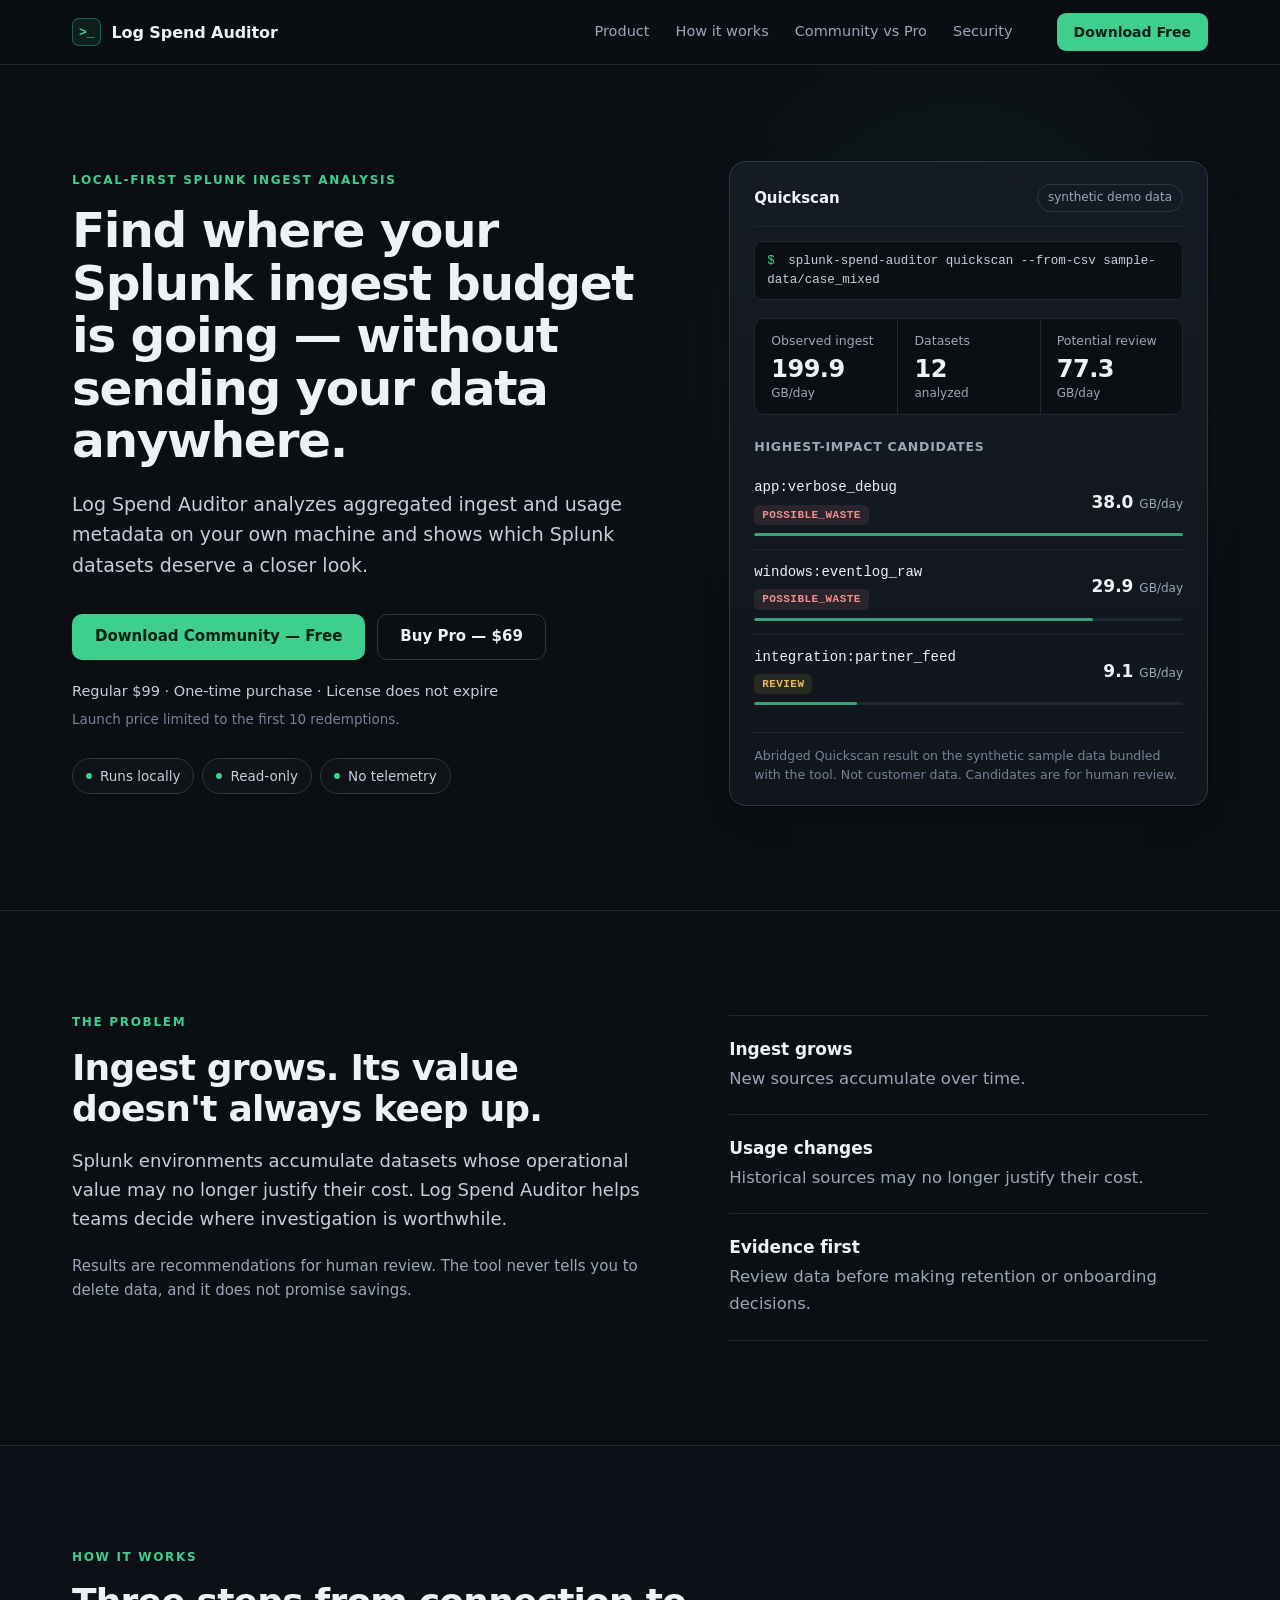
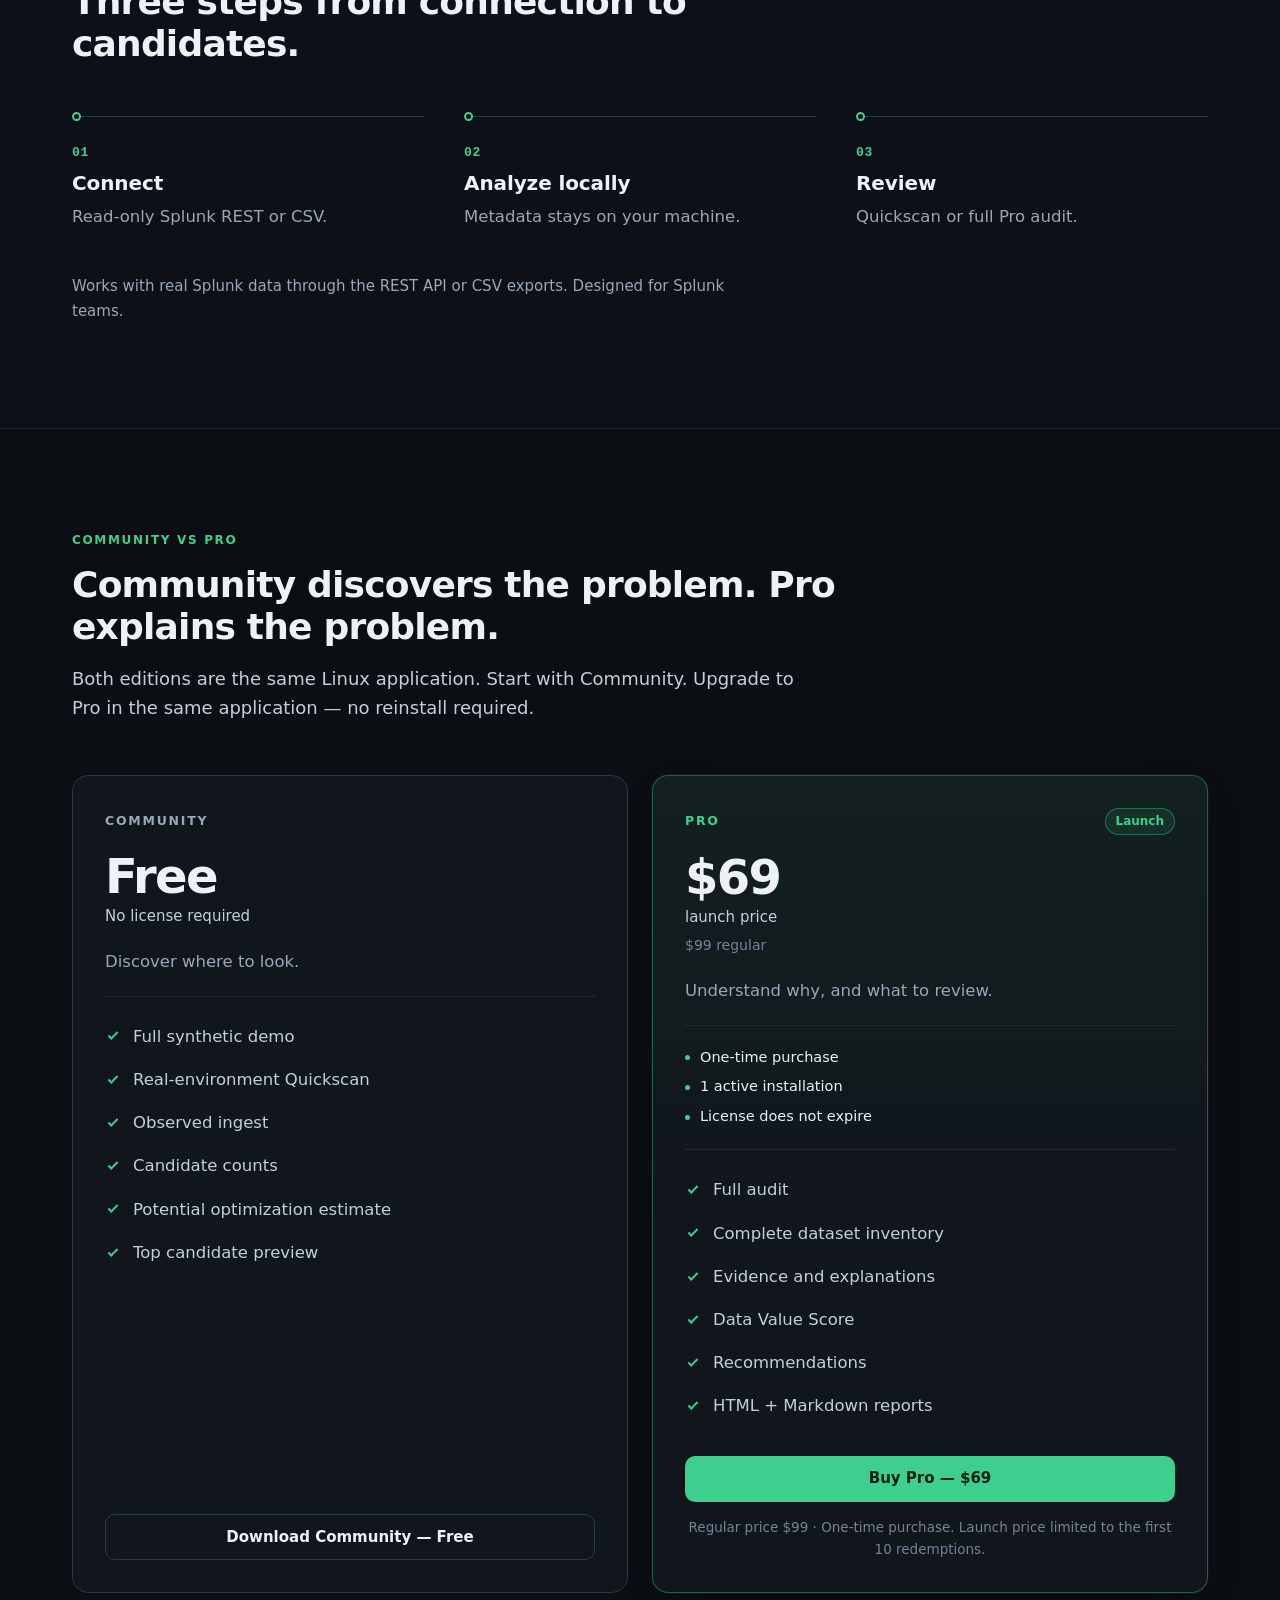
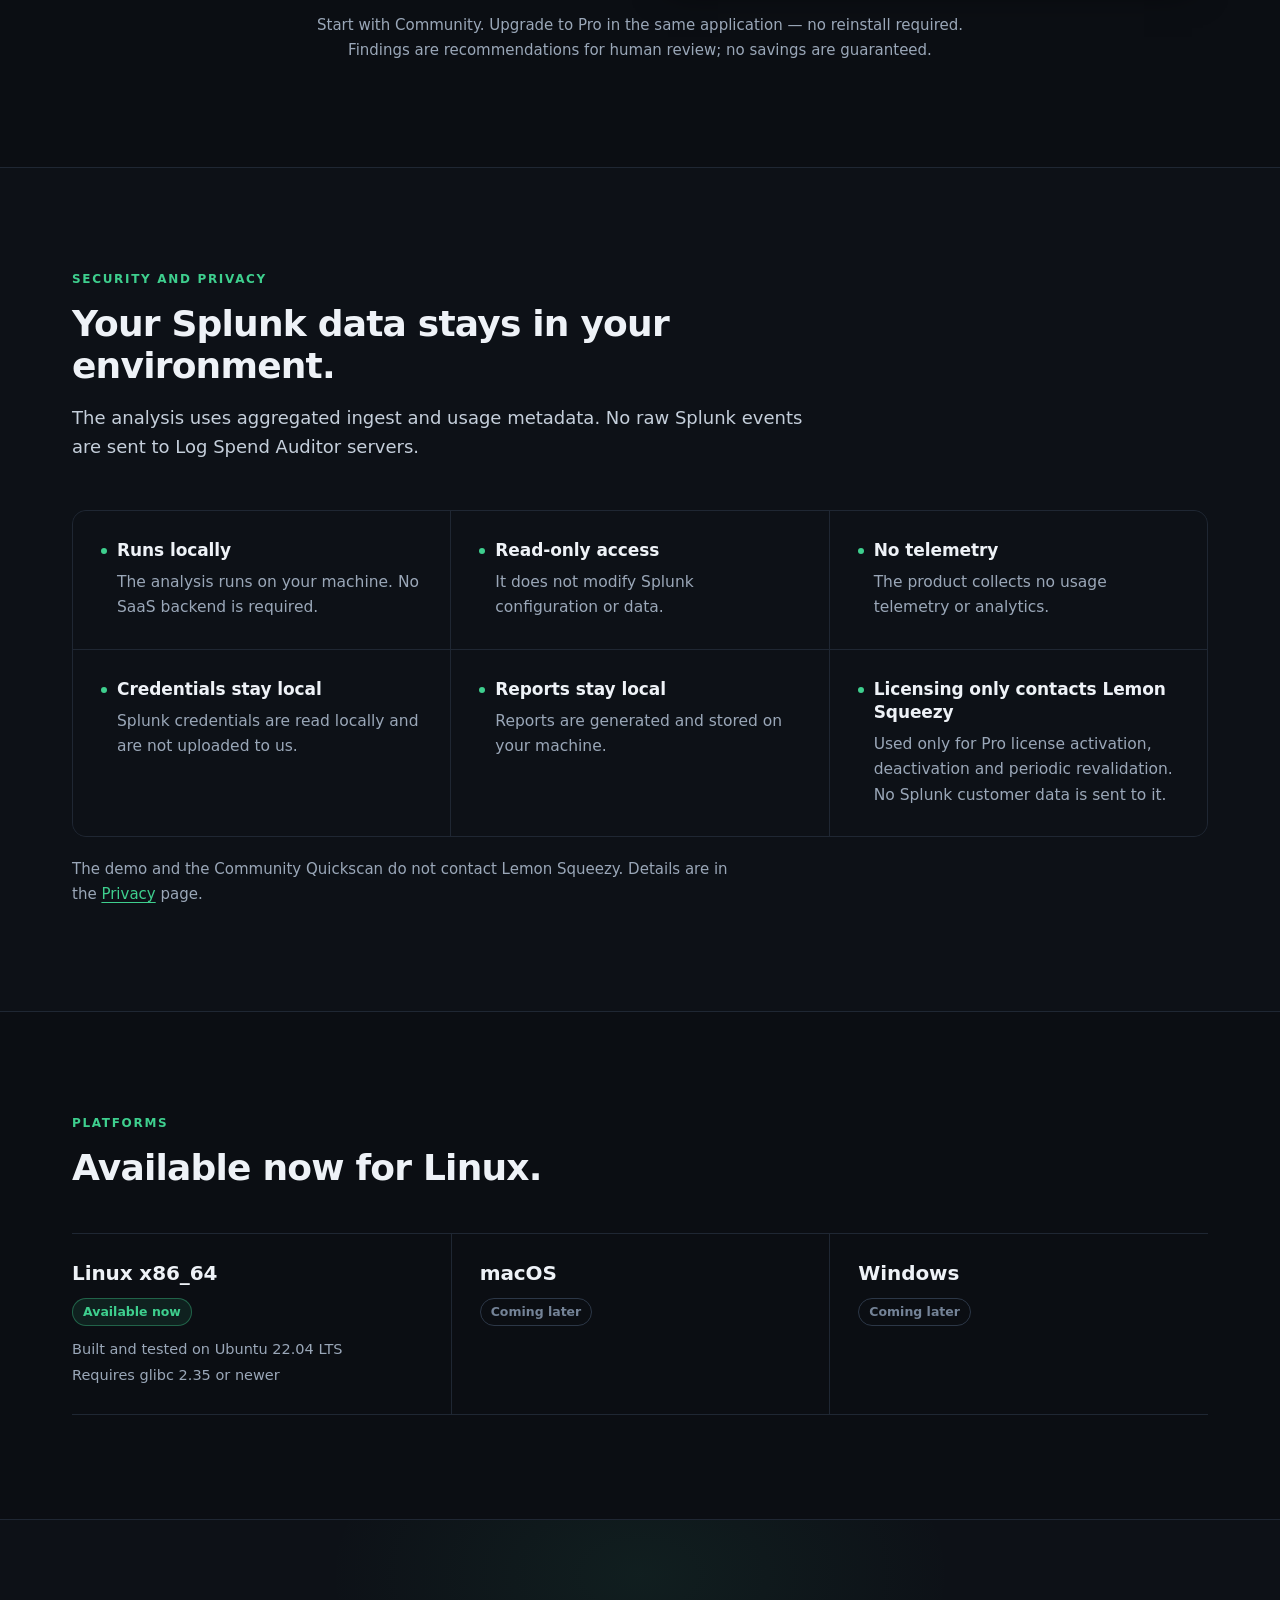
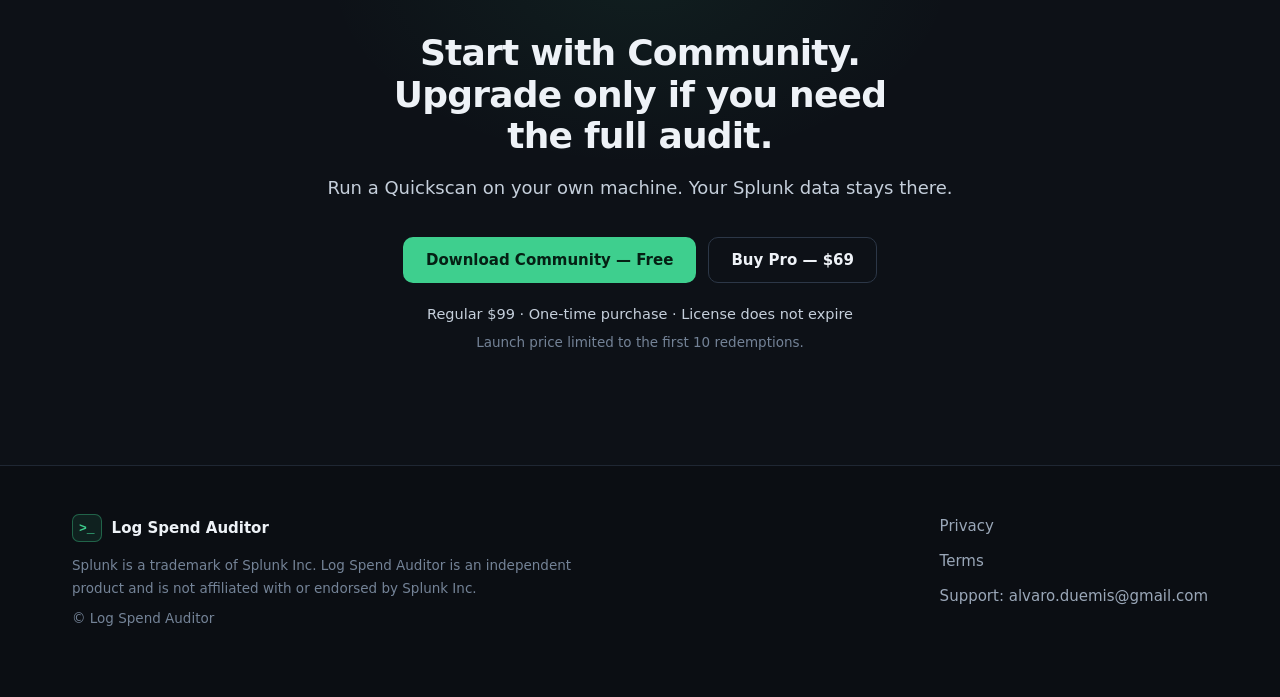
==== index.html @ 69019ebb "Phase 5E.5F: full visual redesign v2 (new stylesheet, product result panel, simplified sections, no " ====
<!doctype html>
<html lang="en">
<head>
<meta charset="utf-8">
<meta name="viewport" content="width=device-width, initial-scale=1">
<title>Log Spend Auditor — Local-first Splunk ingest cost analysis for Linux</title>
<meta name="description" content="Local-first Splunk ingest cost analysis for Linux. Run a free Quickscan on your own machine to find ingest optimization candidates; upgrade to Pro for the full audit. No Splunk events leave your environment.">
<link rel="canonical" href="https://logspendauditor.com/">
<meta property="og:type" content="website">
<meta property="og:site_name" content="Log Spend Auditor">
<meta property="og:url" content="https://logspendauditor.com/">
<meta property="og:title" content="Log Spend Auditor — Local-first Splunk ingest cost analysis for Linux">
<meta property="og:description" content="Find where your Splunk ingest budget is going — without sending your data anywhere. Free Community Quickscan; Pro for the full audit.">
<meta name="twitter:card" content="summary">
<meta name="theme-color" content="#0b0e13">
<link rel="icon" type="image/svg+xml" href="favicon.svg">
<link rel="stylesheet" href="site-v2.css">
</head>
<body>
<a class="skip" href="#main">Skip to content</a>

<header class="site">
  <div class="wrap bar">
    <a class="brand" href="./" aria-label="Log Spend Auditor — home"><span class="mark" aria-hidden="true">&gt;_</span><span class="brand-name">Log Spend Auditor</span></a>
    <nav aria-label="Primary">
      <ul>
        <li><a href="#product">Product</a></li>
        <li><a href="#how-it-works">How it works</a></li>
        <li><a href="#compare">Community vs Pro</a></li>
        <li><a href="#security">Security</a></li>
      </ul>
    </nav>
    <a class="btn btn-primary btn-nav" href="https://logspendauditor.lemonsqueezy.com/checkout/buy/523549b0-405d-4bcf-a2f1-47c3e58e5934" rel="noopener">Download Free</a>
  </div>
</header>

<main id="main">

  <section class="hero" aria-labelledby="hero-title">
    <div class="wrap hero-grid">
      <div class="hero-copy">
        <p class="eyebrow">Local-first Splunk ingest analysis</p>
        <h1 id="hero-title">Find where your Splunk ingest budget is going — without sending your data anywhere.</h1>
        <p class="lead">Log Spend Auditor analyzes aggregated ingest and usage metadata on your own machine and shows which Splunk datasets deserve a closer look.</p>
        <div class="cta">
          <a class="btn btn-primary" href="https://logspendauditor.lemonsqueezy.com/checkout/buy/523549b0-405d-4bcf-a2f1-47c3e58e5934" rel="noopener">Download Community — Free</a>
          <a class="btn btn-secondary" href="https://logspendauditor.lemonsqueezy.com/checkout/buy/294c335c-f859-4297-9a2c-e9415ec3e669?checkout[discount_code]=LAUNCH69" rel="noopener">Buy Pro — $69</a>
        </div>
        <p class="price-line">Regular $99 · One-time purchase · License does not expire</p>
        <p class="price-fine">Launch price limited to the first 10 redemptions.</p>
        <ul class="chips" aria-label="Key properties">
          <li>Runs locally</li>
          <li>Read-only</li>
          <li>No telemetry</li>
        </ul>
      </div>

      <figure class="result" aria-labelledby="result-cap">
        <div class="result-head">
          <span class="result-title">Quickscan</span>
          <span class="result-tag">synthetic demo data</span>
        </div>
        <p class="result-cmd"><span class="prompt" aria-hidden="true">$</span> splunk-spend-auditor quickscan --from-csv sample-data/case_mixed</p>

        <dl class="stats">
          <div><dt>Observed ingest</dt><dd>199.9 <small>GB/day</small></dd></div>
          <div><dt>Datasets</dt><dd>12 <small>analyzed</small></dd></div>
          <div><dt>Potential review</dt><dd>77.3 <small>GB/day</small></dd></div>
        </dl>

        <p class="result-sub">Highest-impact candidates</p>
        <ul class="cands">
          <li>
            <span class="cand-name">app:verbose_debug</span>
            <span class="cand-val">38.0 <small>GB/day</small></span>
            <span class="cand-status st-waste">POSSIBLE_WASTE</span>
            <span class="cand-bar" aria-hidden="true"><i class="w100"></i></span>
          </li>
          <li>
            <span class="cand-name">windows:eventlog_raw</span>
            <span class="cand-val">29.9 <small>GB/day</small></span>
            <span class="cand-status st-waste">POSSIBLE_WASTE</span>
            <span class="cand-bar" aria-hidden="true"><i class="w79"></i></span>
          </li>
          <li>
            <span class="cand-name">integration:partner_feed</span>
            <span class="cand-val">9.1 <small>GB/day</small></span>
            <span class="cand-status st-review">REVIEW</span>
            <span class="cand-bar" aria-hidden="true"><i class="w24"></i></span>
          </li>
        </ul>
        <figcaption id="result-cap">Abridged Quickscan result on the synthetic sample data bundled with the tool. Not customer data. Candidates are for human review.</figcaption>
      </figure>
    </div>
  </section>

  <section class="section" id="product" aria-labelledby="product-title">
    <div class="wrap two-col">
      <div>
        <p class="eyebrow">The problem</p>
        <h2 id="product-title">Ingest grows. Its value doesn't always keep up.</h2>
        <p class="body-lg">Splunk environments accumulate datasets whose operational value may no longer justify their cost. Log Spend Auditor helps teams decide where investigation is worthwhile.</p>
        <p class="muted">Results are recommendations for human review. The tool never tells you to delete data, and it does not promise savings.</p>
      </div>
      <ul class="statements">
        <li><h3>Ingest grows</h3><p>New sources accumulate over time.</p></li>
        <li><h3>Usage changes</h3><p>Historical sources may no longer justify their cost.</p></li>
        <li><h3>Evidence first</h3><p>Review data before making retention or onboarding decisions.</p></li>
      </ul>
    </div>
  </section>

  <section class="section section-alt" id="how-it-works" aria-labelledby="how-title">
    <div class="wrap">
      <p class="eyebrow">How it works</p>
      <h2 id="how-title">Three steps from connection to candidates.</h2>
      <ol class="timeline">
        <li>
          <span class="step-no">01</span>
          <h3>Connect</h3>
          <p>Read-only Splunk REST or CSV.</p>
        </li>
        <li>
          <span class="step-no">02</span>
          <h3>Analyze locally</h3>
          <p>Metadata stays on your machine.</p>
        </li>
        <li>
          <span class="step-no">03</span>
          <h3>Review</h3>
          <p>Quickscan or full Pro audit.</p>
        </li>
      </ol>
      <p class="muted">Works with real Splunk data through the REST API or CSV exports. Designed for Splunk teams.</p>
    </div>
  </section>

  <section class="section" id="compare" aria-labelledby="compare-title">
    <div class="wrap">
      <p class="eyebrow">Community vs Pro</p>
      <h2 id="compare-title">Community discovers the problem. Pro explains the problem.</h2>
      <p class="body-lg narrow">Both editions are the same Linux application. Start with Community. Upgrade to Pro in the same application — no reinstall required.</p>

      <div class="editions">
        <article class="edition" aria-labelledby="ed-community">
          <div class="ed-top"><h3 id="ed-community" class="ed-label">Community</h3></div>
          <div class="ed-price">
            <p class="amount">Free</p>
            <p class="amount-sub">No license required</p>
          </div>
          <p class="ed-tagline">Discover where to look.</p>
          <ul class="check">
            <li>Full synthetic demo</li>
            <li>Real-environment Quickscan</li>
            <li>Observed ingest</li>
            <li>Candidate counts</li>
            <li>Potential optimization estimate</li>
            <li>Top candidate preview</li>
          </ul>
          <a class="btn btn-secondary btn-block" href="https://logspendauditor.lemonsqueezy.com/checkout/buy/523549b0-405d-4bcf-a2f1-47c3e58e5934" rel="noopener">Download Community — Free</a>
        </article>

        <article class="edition edition-pro" aria-labelledby="ed-pro">
          <div class="ed-top">
            <h3 id="ed-pro" class="ed-label">Pro</h3>
            <span class="badge-launch">Launch</span>
          </div>
          <div class="ed-price">
            <p class="amount">$69</p>
            <p class="amount-sub">launch price</p>
            <p class="amount-was">$99 regular</p>
          </div>
          <p class="ed-tagline">Understand why, and what to review.</p>
          <ul class="terms">
            <li>One-time purchase</li>
            <li>1 active installation</li>
            <li>License does not expire</li>
          </ul>
          <ul class="check">
            <li>Full audit</li>
            <li>Complete dataset inventory</li>
            <li>Evidence and explanations</li>
            <li>Data Value Score</li>
            <li>Recommendations</li>
            <li>HTML + Markdown reports</li>
          </ul>
          <a class="btn btn-primary btn-block" href="https://logspendauditor.lemonsqueezy.com/checkout/buy/294c335c-f859-4297-9a2c-e9415ec3e669?checkout[discount_code]=LAUNCH69" rel="noopener">Buy Pro — $69</a>
          <p class="fine">Regular price $99 · One-time purchase. Launch price limited to the first 10 redemptions.</p>
        </article>
      </div>
      <p class="muted center">Start with Community. Upgrade to Pro in the same application — no reinstall required. Findings are recommendations for human review; no savings are guaranteed.</p>
    </div>
  </section>

  <section class="section section-alt" id="security" aria-labelledby="security-title">
    <div class="wrap">
      <p class="eyebrow">Security and privacy</p>
      <h2 id="security-title">Your Splunk data stays in your environment.</h2>
      <p class="body-lg narrow">The analysis uses aggregated ingest and usage metadata. No raw Splunk events are sent to Log Spend Auditor servers.</p>
      <ul class="facts">
        <li><h3>Runs locally</h3><p>The analysis runs on your machine. No SaaS backend is required.</p></li>
        <li><h3>Read-only access</h3><p>It does not modify Splunk configuration or data.</p></li>
        <li><h3>No telemetry</h3><p>The product collects no usage telemetry or analytics.</p></li>
        <li><h3>Credentials stay local</h3><p>Splunk credentials are read locally and are not uploaded to us.</p></li>
        <li><h3>Reports stay local</h3><p>Reports are generated and stored on your machine.</p></li>
        <li><h3>Licensing only contacts Lemon Squeezy</h3><p>Used only for Pro license activation, deactivation and periodic revalidation. No Splunk customer data is sent to it.</p></li>
      </ul>
      <p class="muted">The demo and the Community Quickscan do not contact Lemon Squeezy. Details are in the <a href="privacy/">Privacy</a> page.</p>
    </div>
  </section>

  <section class="section" id="platforms" aria-labelledby="platforms-title">
    <div class="wrap">
      <p class="eyebrow">Platforms</p>
      <h2 id="platforms-title">Available now for Linux.</h2>
      <ul class="platforms">
        <li class="plat-live">
          <h3>Linux x86_64</h3>
          <p class="plat-status"><span class="status-ok">Available now</span></p>
          <p class="plat-detail">Built and tested on Ubuntu 22.04 LTS</p>
          <p class="plat-detail">Requires glibc 2.35 or newer</p>
        </li>
        <li>
          <h3>macOS</h3>
          <p class="plat-status"><span class="status-later">Coming later</span></p>
        </li>
        <li>
          <h3>Windows</h3>
          <p class="plat-status"><span class="status-later">Coming later</span></p>
        </li>
      </ul>
    </div>
  </section>

  <section class="final" id="get-started" aria-labelledby="final-title">
    <div class="wrap final-inner">
      <h2 id="final-title">Start with Community. Upgrade only if you need the full audit.</h2>
      <p class="body-lg">Run a Quickscan on your own machine. Your Splunk data stays there.</p>
      <div class="cta cta-center">
        <a class="btn btn-primary" href="https://logspendauditor.lemonsqueezy.com/checkout/buy/523549b0-405d-4bcf-a2f1-47c3e58e5934" rel="noopener">Download Community — Free</a>
        <a class="btn btn-secondary" href="https://logspendauditor.lemonsqueezy.com/checkout/buy/294c335c-f859-4297-9a2c-e9415ec3e669?checkout[discount_code]=LAUNCH69" rel="noopener">Buy Pro — $69</a>
      </div>
      <p class="price-line center">Regular $99 · One-time purchase · License does not expire</p>
      <p class="price-fine center">Launch price limited to the first 10 redemptions.</p>
    </div>
  </section>
</main>

<footer class="site-foot">
  <div class="wrap foot-grid">
    <div>
      <p class="foot-brand"><span class="mark" aria-hidden="true">&gt;_</span> Log Spend Auditor</p>
      <p class="legal">Splunk is a trademark of Splunk Inc. Log Spend Auditor is an independent product and is not affiliated with or endorsed by Splunk Inc.</p>
      <p class="legal">&copy; Log Spend Auditor</p>
    </div>
    <nav aria-label="Footer">
      <ul class="links">
        <li><a href="privacy/">Privacy</a></li>
        <li><a href="terms/">Terms</a></li>
        <li><a href="mailto:alvaro.duemis@gmail.com">Support: alvaro.duemis@gmail.com</a></li>
      </ul>
    </nav>
  </div>
</footer>
</body>
</html>
---- site-v2.css ----
/* Log Spend Auditor — static site, design system v2.
   System fonts only. No external fonts, scripts, images or requests. */
:root {
  /* surfaces */
  --bg: #0b0e13;
  --bg-alt: #0d1117;
  --surface: #11161d;
  --surface-2: #151b24;
  /* borders */
  --border: #1f2733;
  --border-strong: #2c3747;
  /* text */
  --text: #eef2f7;
  --text-2: #c5cfdb;
  --muted: #9aa7b8;
  --faint: #748397;
  /* accents (green sparingly, cyan only for technical detail) */
  --accent: #3ecf8e;
  --accent-hover: #5fdba5;
  --accent-ink: #052014;
  --accent-soft: rgba(62, 207, 142, .10);
  --accent-line: rgba(62, 207, 142, .38);
  --cyan: #7cc4f5;
  --amber: #e6b95a;
  --red: #f08f8f;
  /* shape + rhythm */
  --radius: 12px;
  --radius-sm: 8px;
  --shadow: 0 1px 2px rgba(0, 0, 0, .35), 0 12px 32px -16px rgba(0, 0, 0, .6);
  --maxw: 1200px;
  --gutter: 32px;
  --sans: system-ui, -apple-system, "Segoe UI", Roboto, "Helvetica Neue", Arial, sans-serif;
  --mono: ui-monospace, "SF Mono", "Cascadia Mono", Menlo, Consolas, "Liberation Mono", monospace;
}
*, *::before, *::after { box-sizing: border-box; }
html { scroll-behavior: smooth; -webkit-text-size-adjust: 100%; }
body { margin: 0; background: var(--bg); color: var(--text); font: 400 16.5px/1.65 var(--sans); -webkit-font-smoothing: antialiased; }
h1, h2, h3, p, ul, ol, dl, dd, figure { margin: 0; padding: 0; }
ul, ol { list-style: none; }
a { color: var(--accent); text-underline-offset: 3px; }
a:hover { color: var(--accent-hover); }
:focus-visible { outline: 2px solid var(--cyan); outline-offset: 3px; border-radius: 6px; }
.skip { position: absolute; left: -999px; top: 8px; z-index: 50; padding: 10px 16px; border-radius: var(--radius-sm); background: var(--accent); color: var(--accent-ink); font-weight: 600; }
.skip:focus { left: 8px; }
.wrap { width: 100%; max-width: var(--maxw); margin: 0 auto; padding: 0 var(--gutter); }
.center { text-align: center; margin-left: auto; margin-right: auto; }

/* ---------- typography ---------- */
h1 { font-size: clamp(32px, 3.8vw, 50px); line-height: 1.08; font-weight: 650; letter-spacing: -.028em; }
h2 { font-size: clamp(26px, 3vw, 36px); line-height: 1.15; font-weight: 650; letter-spacing: -.022em; max-width: 32ch; }
h3 { font-size: 17px; line-height: 1.35; font-weight: 600; letter-spacing: -.005em; }
.eyebrow { margin-bottom: 16px; font: 600 12px/1.3 var(--sans); letter-spacing: .14em; text-transform: uppercase; color: var(--accent); }
.body-lg { margin-top: 18px; font-size: 18px; line-height: 1.6; color: var(--text-2); max-width: 58ch; }
.narrow { max-width: 64ch; }
.muted { margin-top: 20px; font-size: 15px; color: var(--muted); max-width: 70ch; }
.muted.center { text-align: center; }
.fine { margin-top: 14px; font-size: 13.5px; color: var(--faint); text-align: center; }

/* ---------- header ---------- */
header.site { position: sticky; top: 0; z-index: 30; background: rgba(11, 14, 19, .92); border-bottom: 1px solid var(--border); }
.bar { display: flex; align-items: center; gap: 12px 32px; min-height: 64px; }
.brand { display: inline-flex; align-items: center; gap: 10px; color: var(--text); text-decoration: none; font: 650 16px var(--sans); letter-spacing: -.005em; }
.brand:hover { color: var(--text); }
.mark { display: inline-grid; place-items: center; min-width: 28px; height: 28px; padding: 0 6px; border-radius: 7px; border: 1px solid var(--accent-line); background: var(--accent-soft); color: var(--accent); font: 700 13px var(--mono); }
header.site nav { margin-left: auto; }
header.site nav ul { display: flex; gap: 2px; }
header.site nav a { display: block; padding: 8px 12px; border-radius: 8px; color: var(--muted); text-decoration: none; font-size: 14.5px; font-weight: 500; }
header.site nav a:hover { color: var(--text); background: var(--surface); }

/* ---------- buttons: primary, secondary, text link ---------- */
.btn { display: inline-flex; align-items: center; justify-content: center; min-height: 46px; padding: 0 22px; border-radius: 10px; border: 1px solid transparent; font: 600 15px/1 var(--sans); text-decoration: none; text-align: center; cursor: pointer; transition: background-color .15s ease, border-color .15s ease, color .15s ease, transform .15s ease; }
.btn-primary { background: var(--accent); color: var(--accent-ink); }
.btn-primary:hover { background: var(--accent-hover); color: var(--accent-ink); }
.btn-secondary { background: transparent; color: var(--text); border-color: var(--border-strong); }
.btn-secondary:hover { color: var(--text); border-color: var(--muted); background: var(--surface); }
.btn-nav { min-height: 38px; padding: 0 16px; font-size: 14px; border-radius: 9px; }
.btn-block { width: 100%; }
.btn:active { transform: translateY(1px); }

/* ---------- hero ---------- */
.hero { position: relative; padding: 96px 0 104px; border-bottom: 1px solid var(--border); overflow: hidden; }
.hero::before { content: ""; position: absolute; pointer-events: none; right: -10%; top: -30%; width: 70%; height: 130%; background: radial-gradient(closest-side, rgba(62, 207, 142, .09), transparent 70%); }
.hero-grid { position: relative; display: grid; grid-template-columns: minmax(0, 11fr) minmax(0, 9fr); gap: 72px; align-items: center; }
.hero-copy .lead { margin-top: 22px; font-size: 19px; line-height: 1.6; color: var(--text-2); max-width: 50ch; }
.cta { display: flex; flex-wrap: wrap; gap: 12px; margin-top: 34px; }
.cta-center { justify-content: center; }
.price-line { margin-top: 20px; font-size: 14.5px; color: var(--text-2); }
.price-fine { margin-top: 4px; font-size: 13.5px; color: var(--faint); }
.chips { display: flex; flex-wrap: wrap; gap: 8px; margin-top: 28px; }
.chips li { display: inline-flex; align-items: center; gap: 8px; padding: 6px 13px; border: 1px solid var(--border-strong); border-radius: 999px; font-size: 13.5px; font-weight: 500; color: var(--text-2); background: rgba(255, 255, 255, .015); }
.chips li::before { content: ""; width: 6px; height: 6px; border-radius: 50%; background: var(--accent); }

/* ---------- product result panel ---------- */
.result { min-width: 0; padding: 22px 24px 20px; border: 1px solid var(--border-strong); border-radius: 16px; background: linear-gradient(180deg, var(--surface-2), var(--surface)); box-shadow: var(--shadow); }
.result-head { display: flex; align-items: center; justify-content: space-between; gap: 12px; padding-bottom: 14px; border-bottom: 1px solid var(--border); }
.result-title { font-size: 15px; font-weight: 600; letter-spacing: -.005em; }
.result-tag { padding: 3px 10px; border: 1px solid var(--border-strong); border-radius: 999px; font-size: 12px; color: var(--muted); }
.result-cmd { margin-top: 14px; padding: 10px 12px; border-radius: var(--radius-sm); background: var(--bg); border: 1px solid var(--border); font: 12.5px/1.5 var(--mono); color: var(--text-2); overflow-wrap: anywhere; }
.result-cmd .prompt { color: var(--accent); margin-right: 6px; }
.stats { display: grid; grid-template-columns: repeat(3, minmax(0, 1fr)); gap: 0; margin-top: 18px; border: 1px solid var(--border); border-radius: 10px; background: var(--bg); }
.stats > div { padding: 14px 16px; min-width: 0; }
.stats > div + div { border-left: 1px solid var(--border); }
.stats dt { font-size: 12.5px; color: var(--muted); line-height: 1.35; }
.stats dd { margin-top: 6px; font-size: 24px; line-height: 1.1; font-weight: 650; letter-spacing: -.02em; font-variant-numeric: tabular-nums; }
.stats dd small { display: block; margin-top: 4px; }
.stats small, .cand-val small { font-size: 12px; font-weight: 500; color: var(--muted); letter-spacing: 0; }
.result-sub { margin-top: 22px; font-size: 12.5px; font-weight: 600; letter-spacing: .06em; text-transform: uppercase; color: var(--muted); }
.cands { margin-top: 8px; }
.cands li { display: grid; grid-template-columns: minmax(0, 1fr) auto; column-gap: 16px; row-gap: 8px; align-items: center; padding: 13px 0; border-top: 1px solid var(--border); }
.cands li:first-child { border-top: 0; }
.cand-name { grid-column: 1; font: 500 14px/1.3 var(--mono); color: var(--text); overflow-wrap: anywhere; }
.cand-val { grid-column: 2; grid-row: 1 / span 2; align-self: center; text-align: right; font-size: 17px; font-weight: 650; font-variant-numeric: tabular-nums; white-space: nowrap; }
.cand-status { grid-column: 1; justify-self: start; padding: 2px 8px; border-radius: 5px; font: 600 11px/1.5 var(--mono); letter-spacing: .04em; }
.st-waste { color: var(--red); background: rgba(240, 143, 143, .10); }
.st-review { color: var(--amber); background: rgba(230, 185, 90, .10); }
.cand-bar { grid-column: 1 / -1; height: 3px; border-radius: 3px; background: var(--border); overflow: hidden; }
.cand-bar i { display: block; height: 100%; border-radius: 3px; background: var(--accent); opacity: .75; }
.cand-bar .w100 { width: 100%; } .cand-bar .w79 { width: 79%; } .cand-bar .w24 { width: 24%; }
.result figcaption { margin-top: 14px; padding-top: 14px; border-top: 1px solid var(--border); font-size: 12.5px; line-height: 1.5; color: var(--faint); }

/* ---------- sections ---------- */
.section { padding: 104px 0; border-bottom: 1px solid var(--border); scroll-margin-top: 64px; }
.section-alt { background: var(--bg-alt); }
.two-col { display: grid; grid-template-columns: minmax(0, 11fr) minmax(0, 9fr); gap: 72px; align-items: start; }
.statements { border-top: 1px solid var(--border); }
.statements li { padding: 22px 0; border-bottom: 1px solid var(--border); }
.statements p { margin-top: 4px; color: var(--muted); }

/* ---------- how it works: horizontal timeline ---------- */
.timeline { display: grid; grid-template-columns: repeat(3, minmax(0, 1fr)); gap: 40px; margin: 52px 0 0; }
.timeline li { position: relative; padding-top: 28px; border-top: 1px solid var(--border-strong); }
.timeline li::before { content: ""; position: absolute; top: -5px; left: 0; width: 9px; height: 9px; border-radius: 50%; background: var(--bg-alt); border: 2px solid var(--accent); }
.step-no { display: block; margin-bottom: 10px; font: 600 13px var(--mono); color: var(--accent); letter-spacing: .05em; }
.timeline h3 { font-size: 20px; }
.timeline p { margin-top: 6px; color: var(--muted); }
.timeline + .muted { margin-top: 44px; }

/* ---------- Community vs Pro ---------- */
.editions { display: grid; grid-template-columns: repeat(2, minmax(0, 1fr)); gap: 24px; margin-top: 52px; align-items: stretch; }
.edition { display: flex; flex-direction: column; padding: 32px; border: 1px solid var(--border-strong); border-radius: 16px; background: var(--surface); min-width: 0; }
.edition-pro { border-color: var(--accent-line); background: linear-gradient(180deg, #13201f, var(--surface) 55%); box-shadow: var(--shadow), 0 0 0 1px rgba(62, 207, 142, .08); }
.ed-top { min-height: 26px; display: flex; align-items: center; justify-content: space-between; gap: 12px; }
.ed-label { font: 600 12.5px/1.3 var(--sans); letter-spacing: .14em; text-transform: uppercase; color: var(--muted); }
.edition-pro .ed-label { color: var(--accent); }
.badge-launch { padding: 3px 10px; border-radius: 999px; border: 1px solid var(--accent-line); background: var(--accent-soft); color: var(--accent); font-size: 12px; font-weight: 600; }
.ed-price { display: flex; flex-direction: column; gap: 4px; margin-top: 18px; }
.amount { font-size: 48px; line-height: 1; font-weight: 650; letter-spacing: -.035em; }
.amount-sub { font-size: 15px; color: var(--text-2); }
.amount-was { font-size: 14px; color: var(--faint); }
.ed-tagline { margin-top: 20px; padding-bottom: 20px; border-bottom: 1px solid var(--border); color: var(--muted); }
ul.terms { display: flex; flex-direction: column; gap: 6px; margin-top: 20px; padding-bottom: 20px; border-bottom: 1px solid var(--border); font-size: 14.5px; color: var(--text); font-weight: 500; }
ul.terms li { display: flex; align-items: center; gap: 10px; }
ul.terms li::before { content: ""; width: 5px; height: 5px; border-radius: 50%; background: var(--accent); flex: none; }
ul.check { margin: 18px 0 28px; flex: 1; }
ul.check li { position: relative; padding: 8px 0 8px 28px; color: var(--text-2); }
ul.check li::before { content: ""; position: absolute; left: 3px; top: 1.08em; width: 10px; height: 5px; border-left: 2px solid var(--accent); border-bottom: 2px solid var(--accent); transform: rotate(-45deg); }

/* ---------- security: 2x3 facts ---------- */
.facts { display: grid; grid-template-columns: repeat(3, minmax(0, 1fr)); margin-top: 48px; border: 1px solid var(--border); border-radius: 14px; background: var(--border); gap: 1px; overflow: hidden; }
.facts li { padding: 28px; background: var(--bg-alt); min-width: 0; }
.facts h3 { display: flex; align-items: baseline; gap: 10px; }
.facts h3::before { content: ""; width: 6px; height: 6px; border-radius: 50%; background: var(--accent); flex: none; transform: translateY(-2px); }
.facts p { margin-top: 8px; padding-left: 16px; color: var(--muted); font-size: 15.5px; }

/* ---------- platforms: one horizontal row ---------- */
.platforms { display: grid; grid-template-columns: repeat(3, minmax(0, 1fr)); margin-top: 44px; border-top: 1px solid var(--border); border-bottom: 1px solid var(--border); }
.platforms li { padding: 26px 28px 26px 0; min-width: 0; }
.platforms li + li { padding-left: 28px; border-left: 1px solid var(--border); }
.platforms h3 { font-size: 20px; }
.plat-status { margin-top: 10px; }
.status-ok, .status-later { display: inline-block; padding: 3px 10px; border-radius: 999px; font-size: 12.5px; font-weight: 600; }
.status-ok { color: var(--accent); background: var(--accent-soft); border: 1px solid var(--accent-line); }
.status-later { color: var(--faint); border: 1px solid var(--border-strong); }
.plat-detail { margin-top: 8px; font-size: 14.5px; color: var(--muted); }
.plat-detail + .plat-detail { margin-top: 2px; }
.plat-live .plat-status + .plat-detail { margin-top: 12px; }

/* ---------- final CTA ---------- */
.final { padding: 112px 0; text-align: center; background: var(--bg-alt); position: relative; overflow: hidden; }
.final::before { content: ""; position: absolute; left: 50%; top: -40%; width: 70%; height: 100%; transform: translateX(-50%); pointer-events: none; background: radial-gradient(closest-side, rgba(62, 207, 142, .07), transparent 70%); }
.final-inner { position: relative; }
.final h2 { margin: 0 auto; max-width: 22ch; }
.final .body-lg { margin-left: auto; margin-right: auto; }

/* ---------- footer ---------- */
.site-foot { padding: 48px 0 60px; border-top: 1px solid var(--border); background: var(--bg); font-size: 15px; color: var(--muted); }
.foot-grid { display: flex; flex-wrap: wrap; justify-content: space-between; gap: 28px 48px; }
.foot-brand { display: flex; align-items: center; gap: 10px; margin-bottom: 12px; font: 650 15px var(--sans); color: var(--text); }
.legal { max-width: 62ch; margin-bottom: 8px; font-size: 13.5px; color: var(--faint); }
.site-foot .links { display: grid; gap: 10px; }
.site-foot .links a { color: var(--muted); text-decoration: none; }
.site-foot .links a:hover { color: var(--text); text-decoration: underline; }

/* ---------- legal pages (privacy, terms) ---------- */
.doc { padding: 72px 0 104px; }
.doc .wrap { max-width: 820px; }
.doc h1 { font-size: clamp(30px, 4vw, 42px); margin-bottom: 12px; }
.doc .note { margin-bottom: 28px; font-size: 14.5px; color: var(--faint); }
.doc h2 { max-width: none; margin: 44px 0 14px; padding-top: 28px; border-top: 1px solid var(--border); font-size: 22px; letter-spacing: -.012em; }
.doc p, .doc li { max-width: 72ch; color: var(--text-2); }
.doc p { margin-bottom: 1em; }
.doc ul { list-style: disc; padding-left: 22px; }
.doc li { margin: 9px 0; padding-left: 4px; }
.doc li::marker { color: var(--accent); }

/* ---------- responsive ---------- */
@media (max-width: 1080px) {
  :root { --gutter: 28px; }
  .hero { padding: 72px 0 80px; }
  .hero-grid { gap: 48px; }
  .two-col { gap: 48px; }
  .facts { grid-template-columns: repeat(2, minmax(0, 1fr)); }
}
@media (max-width: 900px) {
  .hero-grid, .two-col { grid-template-columns: 1fr; }
  .section { padding: 80px 0; }
  .editions { grid-template-columns: 1fr; }
  .timeline { grid-template-columns: 1fr; gap: 0; margin-top: 36px; border-left: 1px solid var(--border-strong); }
  .timeline li { padding: 0 0 32px 28px; border-top: 0; }
  .timeline li:last-child { padding-bottom: 8px; }
  .timeline li::before { top: 3px; left: -6px; }
  .platforms { grid-template-columns: 1fr; }
  .platforms li, .platforms li + li { padding: 22px 0; border-left: 0; }
  .platforms li + li { border-top: 1px solid var(--border); }
}
@media (max-width: 760px) {
  header.site { position: static; }
  .bar { flex-wrap: wrap; padding-top: 12px; padding-bottom: 8px; gap: 8px 12px; }
  .btn-nav { margin-left: auto; }
  header.site nav { order: 3; flex-basis: 100%; margin: 0 -12px; }
  header.site nav ul { flex-wrap: wrap; }
}
@media (max-width: 560px) {
  :root { --gutter: 20px; }
  body { font-size: 16px; }
  .hero { padding: 48px 0 56px; }
  .hero-copy .lead { font-size: 17.5px; }
  .cta .btn { width: 100%; }
  .section { padding: 64px 0; }
  .final { padding: 72px 0; }
  .facts { grid-template-columns: 1fr; }
  .facts li { padding: 22px; }
  .edition { padding: 26px 22px; }
  .result { padding: 18px 16px 16px; }
  .stats { grid-template-columns: 1fr; }
  .stats > div { display: flex; justify-content: space-between; align-items: baseline; gap: 12px; padding: 12px 14px; }
  .stats > div + div { border-left: 0; border-top: 1px solid var(--border); }
  .stats dd { margin-top: 0; font-size: 20px; display: flex; align-items: baseline; gap: 8px; }
  .stats dd small { display: inline; margin: 0; }
  .brand-name { font-size: 14px; }
  .btn-nav { padding: 0 10px; font-size: 12.5px; min-height: 36px; }
  .brand { gap: 8px; }
}
@media (prefers-reduced-motion: reduce) {
  html { scroll-behavior: auto; }
  *, *::before, *::after { transition: none !important; }
}
@media (max-width: 400px) {
  :root { --gutter: 16px; }
  .brand-name { font-size: 13.5px; }
  .brand { gap: 7px; }
  .btn-nav { padding: 0 9px; font-size: 12px; }
}
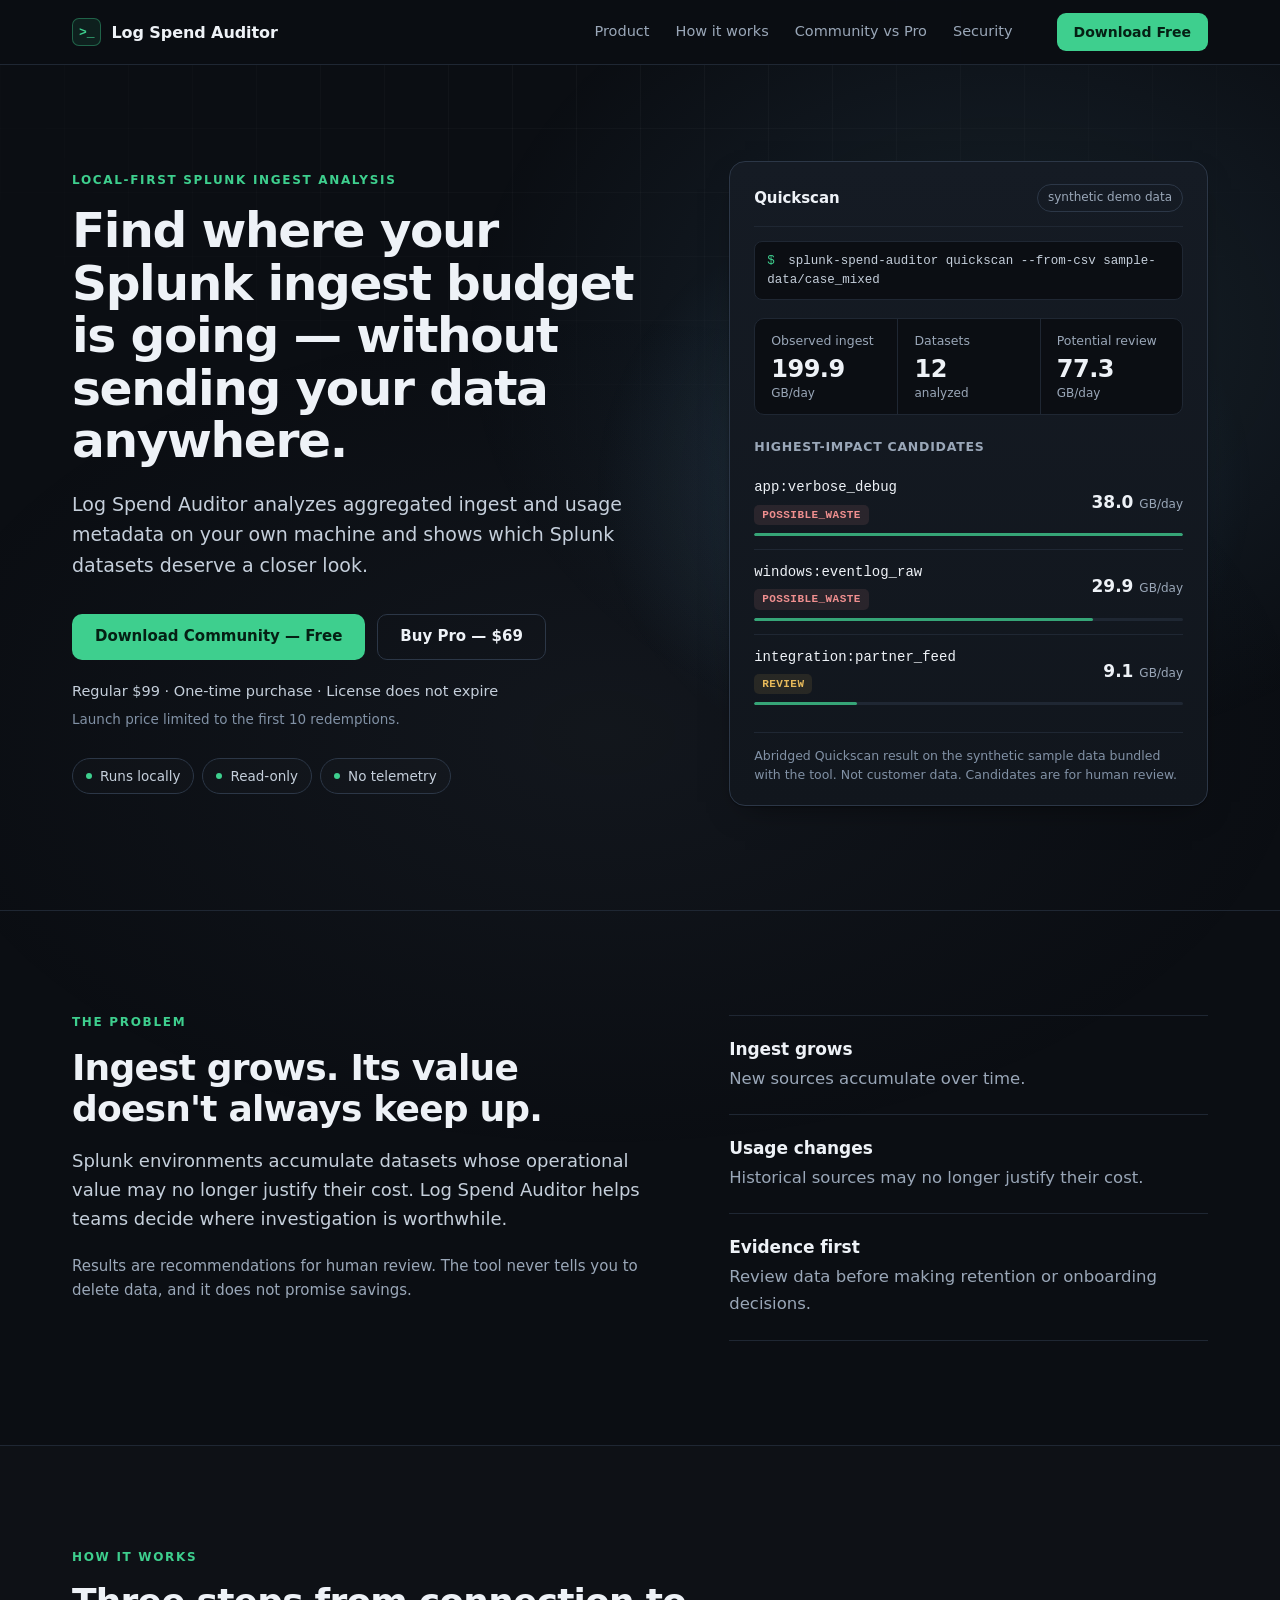
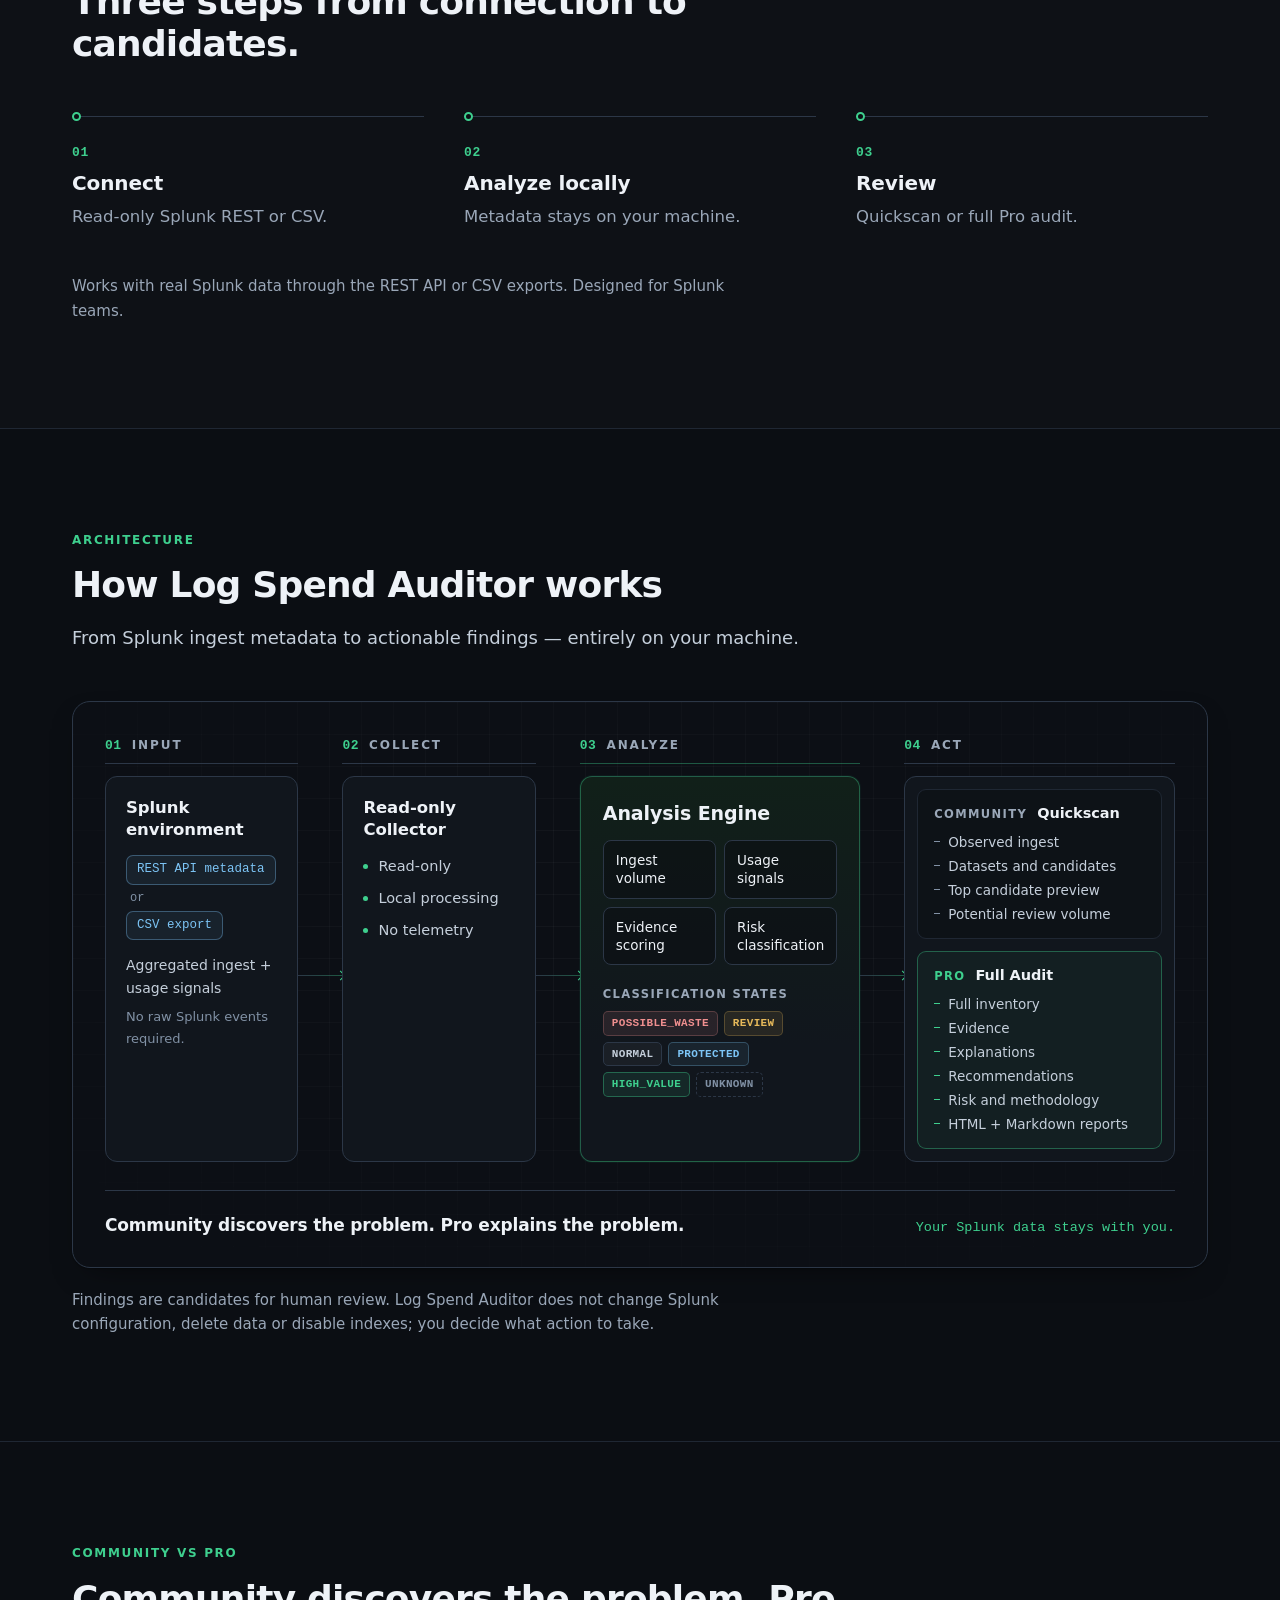
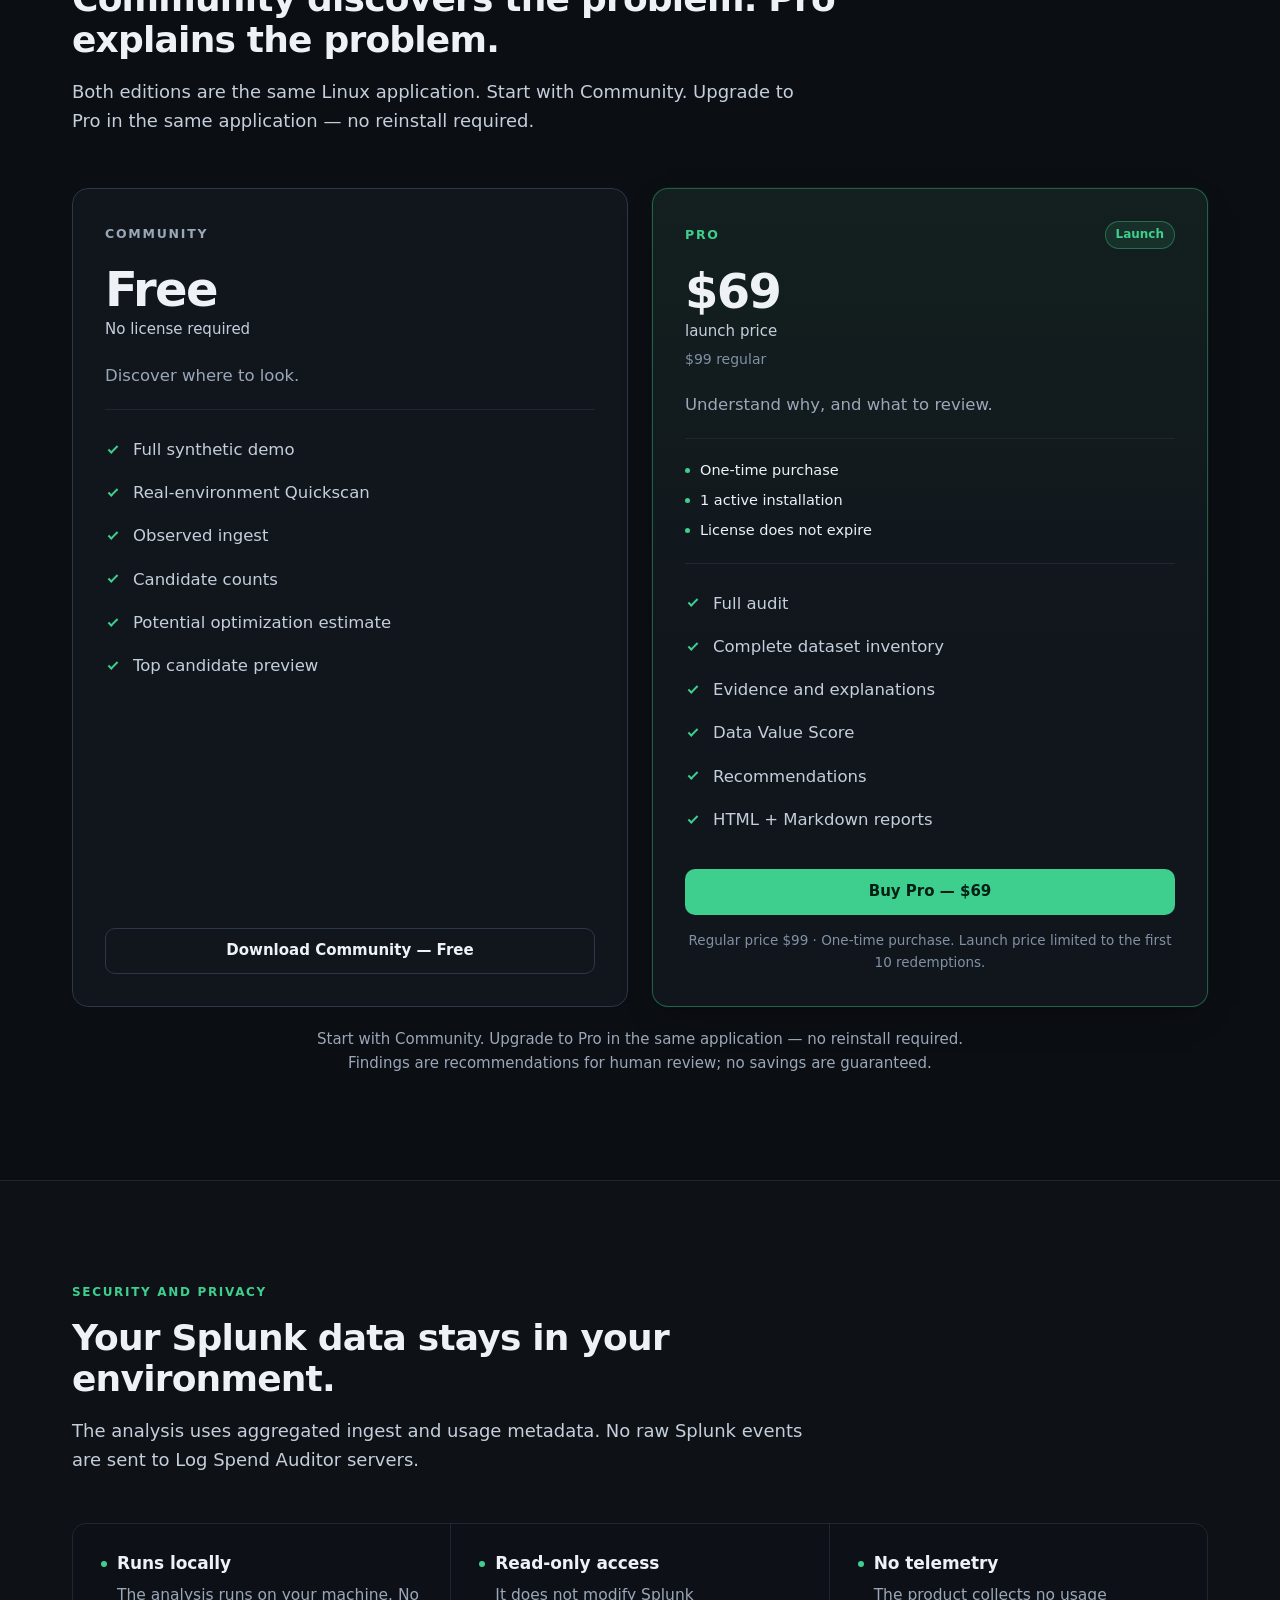
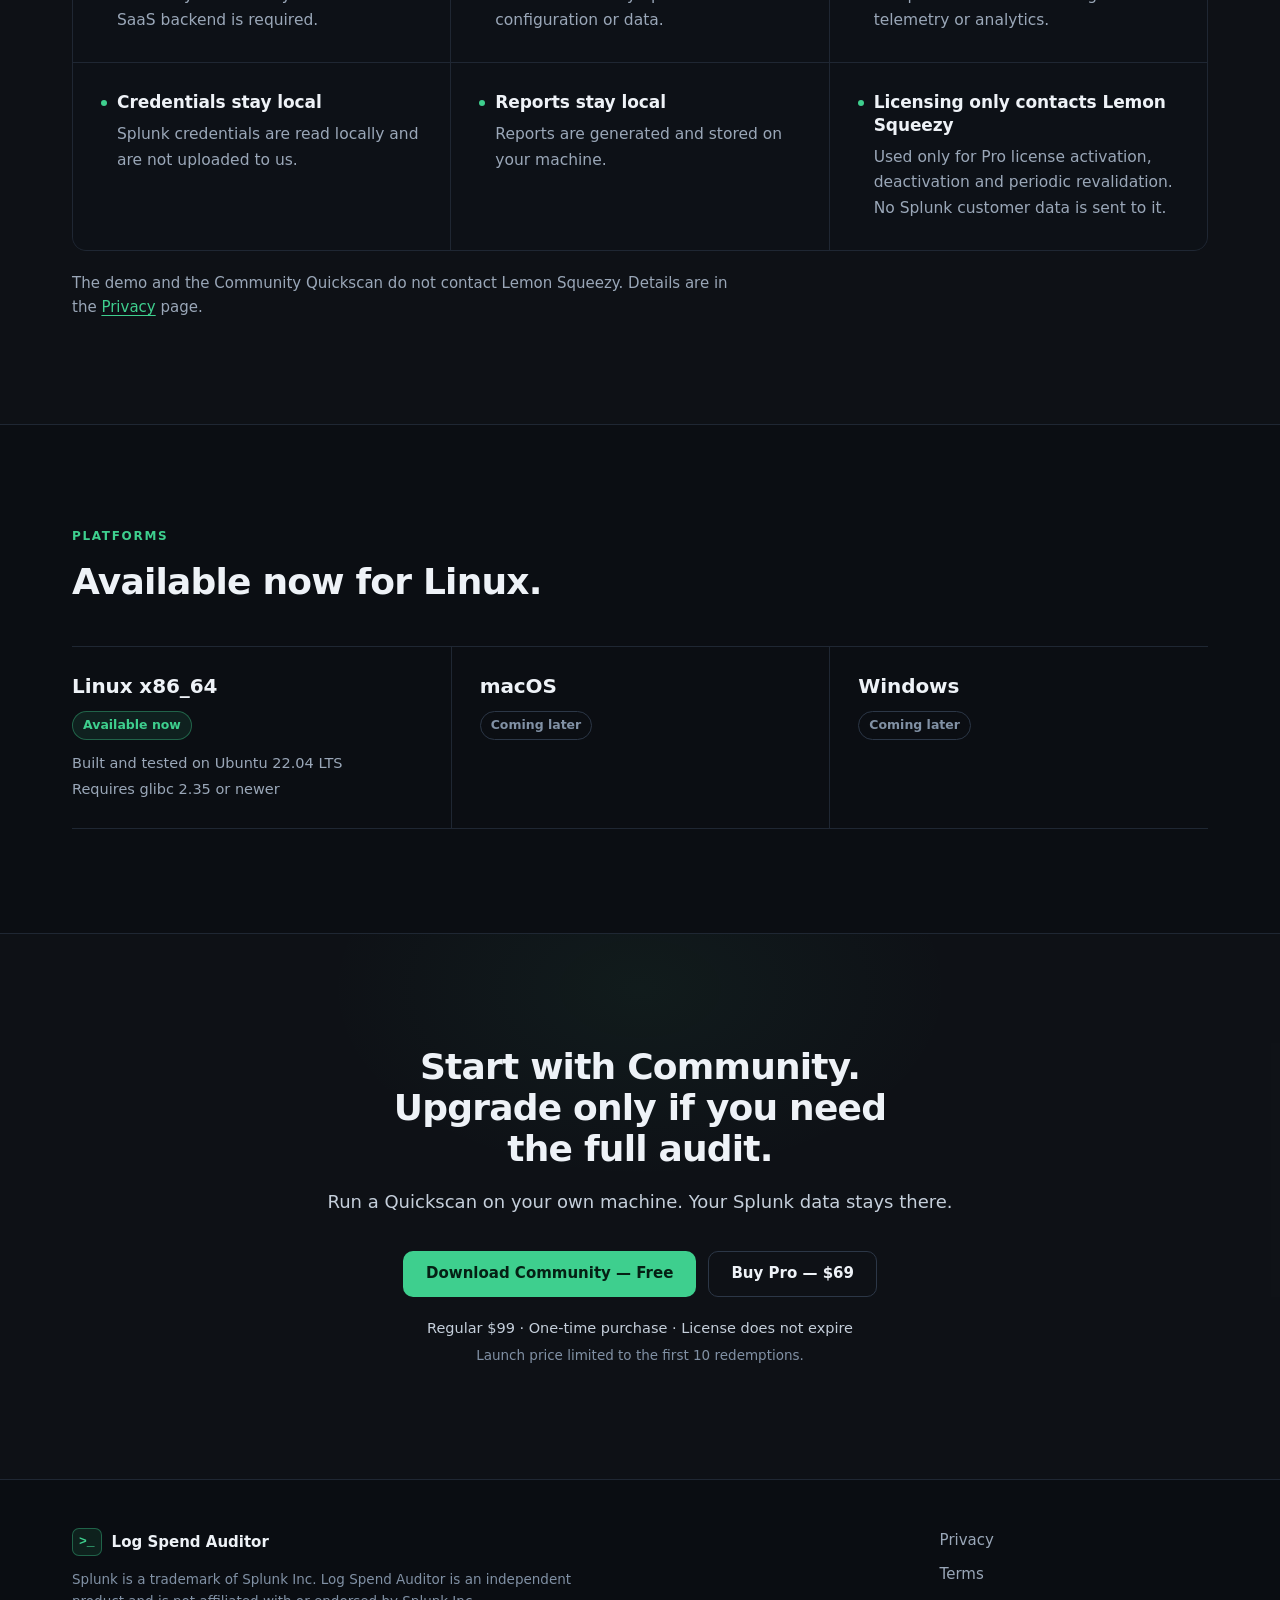
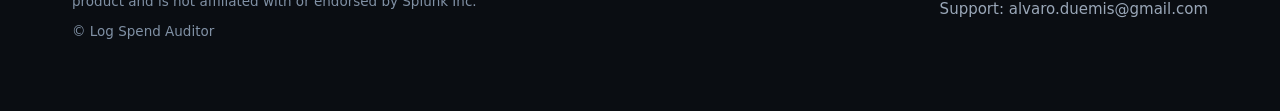
==== commit a4e33f3a: "Add 'How Log Spend Auditor works' technical architecture diagram (HTML + CSS only) Co-Authored-By: C" ====
--- a/index.html
+++ b/index.html
@@ -132,6 +132,98 @@
         </li>
       </ol>
       <p class="muted">Works with real Splunk data through the REST API or CSV exports. Designed for Splunk teams.</p>
+    </div>
+  </section>
+
+  <section class="section" id="architecture" aria-labelledby="arch-title">
+    <div class="wrap">
+      <p class="eyebrow">Architecture</p>
+      <h2 id="arch-title">How Log Spend Auditor works</h2>
+      <p class="body-lg narrow">From Splunk ingest metadata to actionable findings — entirely on your machine.</p>
+
+      <div class="arch">
+        <ol class="arch-flow" aria-label="Log Spend Auditor processing pipeline">
+          <li class="stage stage-input">
+            <p class="stage-tag"><span class="stage-no">01</span><span class="stage-name">Input</span></p>
+            <div class="stage-body">
+              <h3>Splunk environment</h3>
+              <ul class="sources">
+                <li class="src">REST API metadata</li>
+                <li class="src-or" aria-hidden="true">or</li>
+                <li class="src">CSV export</li>
+              </ul>
+              <p class="stage-text">Aggregated ingest + usage signals</p>
+              <p class="stage-note">No raw Splunk events required.</p>
+            </div>
+          </li>
+
+          <li class="stage stage-collect">
+            <p class="stage-tag"><span class="stage-no">02</span><span class="stage-name">Collect</span></p>
+            <div class="stage-body">
+              <h3>Read-only Collector</h3>
+              <ul class="props">
+                <li>Read-only</li>
+                <li>Local processing</li>
+                <li>No telemetry</li>
+              </ul>
+            </div>
+          </li>
+
+          <li class="stage stage-engine">
+            <p class="stage-tag"><span class="stage-no">03</span><span class="stage-name">Analyze</span></p>
+            <div class="stage-body">
+              <h3>Analysis Engine</h3>
+              <ul class="signals">
+                <li>Ingest volume</li>
+                <li>Usage signals</li>
+                <li>Evidence scoring</li>
+                <li>Risk classification</li>
+              </ul>
+              <p class="tags-label">Classification states</p>
+              <ul class="tags">
+                <li class="tag tag-waste">POSSIBLE_WASTE</li>
+                <li class="tag tag-review">REVIEW</li>
+                <li class="tag tag-normal">NORMAL</li>
+                <li class="tag tag-protected">PROTECTED</li>
+                <li class="tag tag-value">HIGH_VALUE</li>
+                <li class="tag tag-unknown">UNKNOWN</li>
+              </ul>
+            </div>
+          </li>
+
+          <li class="stage stage-act">
+            <p class="stage-tag"><span class="stage-no">04</span><span class="stage-name">Act</span></p>
+            <div class="stage-body outputs">
+              <div class="output output-community">
+                <h3><span class="out-edition">Community</span> <span class="out-name">Quickscan</span></h3>
+                <ul>
+                  <li>Observed ingest</li>
+                  <li>Datasets and candidates</li>
+                  <li>Top candidate preview</li>
+                  <li>Potential review volume</li>
+                </ul>
+              </div>
+              <div class="output output-pro">
+                <h3><span class="out-edition">Pro</span> <span class="out-name">Full Audit</span></h3>
+                <ul>
+                  <li>Full inventory</li>
+                  <li>Evidence</li>
+                  <li>Explanations</li>
+                  <li>Recommendations</li>
+                  <li>Risk and methodology</li>
+                  <li>HTML + Markdown reports</li>
+                </ul>
+              </div>
+            </div>
+          </li>
+        </ol>
+
+        <div class="arch-foot">
+          <p class="arch-claim">Community discovers the problem. Pro explains the problem.</p>
+          <p class="arch-secure">Your Splunk data stays with you.</p>
+        </div>
+      </div>
+      <p class="muted">Findings are candidates for human review. Log Spend Auditor does not change Splunk configuration, delete data or disable indexes; you decide what action to take.</p>
     </div>
   </section>
 
--- a/site-v2.css
+++ b/site-v2.css
@@ -13,7 +13,7 @@
   --text: #eef2f7;
   --text-2: #c5cfdb;
   --muted: #9aa7b8;
-  --faint: #748397;
+  --faint: #8191a5;
   /* accents (green sparingly, cyan only for technical detail) */
   --accent: #3ecf8e;
   --accent-hover: #5fdba5;
@@ -28,12 +28,48 @@
   --radius-sm: 8px;
   --shadow: 0 1px 2px rgba(0, 0, 0, .35), 0 12px 32px -16px rgba(0, 0, 0, .6);
   --maxw: 1200px;
+  /* ambient background (html.quiet = legal pages, lower intensity) */
+  --amb-green: .14;
+  --amb-cyan: .11;
+  --amb-neutral: .06;
+  --amb-grid: .035;
+  --hero-glow: .20;
   --gutter: 32px;
   --sans: system-ui, -apple-system, "Segoe UI", Roboto, "Helvetica Neue", Arial, sans-serif;
   --mono: ui-monospace, "SF Mono", "Cascadia Mono", Menlo, Consolas, "Liberation Mono", monospace;
 }
 *, *::before, *::after { box-sizing: border-box; }
 html { scroll-behavior: smooth; -webkit-text-size-adjust: 100%; }
+html.quiet { --amb-green: .055; --amb-cyan: .04; --amb-neutral: .03; --amb-grid: .02; --hero-glow: 0; }
+
+/* ---------- ambient background: 3 fixed, pointer-less layers (2 slowly animated) ---------- */
+html::before, body::before, body::after { content: ""; position: fixed; pointer-events: none; z-index: -1; }
+/* A: muted green glow (upper left) + neutral glow (bottom) — 38s drift */
+html::before {
+  inset: -20vmax;
+  background:
+    radial-gradient(closest-side at 18% 14%, rgba(62, 207, 142, var(--amb-green)), transparent 100%) 0 0 / 70% 70% no-repeat,
+    radial-gradient(closest-side at 50% 50%, rgba(140, 160, 190, var(--amb-neutral)), transparent 100%) 40% 100% / 80% 60% no-repeat;
+  animation: drift-a 38s ease-in-out infinite alternate; will-change: transform;
+}
+/* B: subtle cyan/blue glow (right) — 30s drift */
+body::before {
+  inset: -20vmax;
+  background: radial-gradient(closest-side at 50% 50%, rgba(124, 196, 245, var(--amb-cyan)), transparent 100%) 100% 30% / 60% 60% no-repeat;
+  animation: drift-b 30s ease-in-out infinite alternate; will-change: transform;
+}
+/* C: technical grid, static, fading toward the edges and lower viewport */
+body::after {
+  inset: 0;
+  background-image:
+    linear-gradient(rgba(255, 255, 255, var(--amb-grid)) 1px, transparent 1px),
+    linear-gradient(90deg, rgba(255, 255, 255, var(--amb-grid)) 1px, transparent 1px);
+  background-size: 64px 64px;
+  -webkit-mask-image: radial-gradient(ellipse 85% 75% at 50% 0%, #000 5%, transparent 78%);
+  mask-image: radial-gradient(ellipse 85% 75% at 50% 0%, #000 5%, transparent 78%);
+}
+@keyframes drift-a { from { transform: translate3d(0, 0, 0) scale(1); } to { transform: translate3d(4vw, 3vh, 0) scale(1.08); } }
+@keyframes drift-b { from { transform: translate3d(0, 0, 0) scale(1.04); } to { transform: translate3d(-4vw, 4vh, 0) scale(.96); } }
 body { margin: 0; background: var(--bg); color: var(--text); font: 400 16.5px/1.65 var(--sans); -webkit-font-smoothing: antialiased; }
 h1, h2, h3, p, ul, ol, dl, dd, figure { margin: 0; padding: 0; }
 ul, ol { list-style: none; }
@@ -57,7 +93,7 @@
 .fine { margin-top: 14px; font-size: 13.5px; color: var(--faint); text-align: center; }
 
 /* ---------- header ---------- */
-header.site { position: sticky; top: 0; z-index: 30; background: rgba(11, 14, 19, .92); border-bottom: 1px solid var(--border); }
+header.site { position: sticky; top: 0; z-index: 30; background: rgba(11, 14, 19, .97); border-bottom: 1px solid var(--border); }
 .bar { display: flex; align-items: center; gap: 12px 32px; min-height: 64px; }
 .brand { display: inline-flex; align-items: center; gap: 10px; color: var(--text); text-decoration: none; font: 650 16px var(--sans); letter-spacing: -.005em; }
 .brand:hover { color: var(--text); }
@@ -79,8 +115,8 @@
 
 /* ---------- hero ---------- */
 .hero { position: relative; padding: 96px 0 104px; border-bottom: 1px solid var(--border); overflow: hidden; }
-.hero::before { content: ""; position: absolute; pointer-events: none; right: -10%; top: -30%; width: 70%; height: 130%; background: radial-gradient(closest-side, rgba(62, 207, 142, .09), transparent 70%); }
-.hero-grid { position: relative; display: grid; grid-template-columns: minmax(0, 11fr) minmax(0, 9fr); gap: 72px; align-items: center; }
+.hero::before { content: ""; position: absolute; z-index: 0; pointer-events: none; right: 2%; top: 50%; width: 660px; height: 600px; transform: translateY(-50%); background: radial-gradient(closest-side, rgba(62, 207, 142, var(--hero-glow)), rgba(124, 196, 245, calc(var(--hero-glow) * .4)) 55%, transparent 100%); }
+.hero-grid { position: relative; z-index: 1; display: grid; grid-template-columns: minmax(0, 11fr) minmax(0, 9fr); gap: 72px; align-items: center; }
 .hero-copy .lead { margin-top: 22px; font-size: 19px; line-height: 1.6; color: var(--text-2); max-width: 50ch; }
 .cta { display: flex; flex-wrap: wrap; gap: 12px; margin-top: 34px; }
 .cta-center { justify-content: center; }
@@ -120,7 +156,7 @@
 
 /* ---------- sections ---------- */
 .section { padding: 104px 0; border-bottom: 1px solid var(--border); scroll-margin-top: 64px; }
-.section-alt { background: var(--bg-alt); }
+.section-alt { background: rgba(255, 255, 255, .016); }
 .two-col { display: grid; grid-template-columns: minmax(0, 11fr) minmax(0, 9fr); gap: 72px; align-items: start; }
 .statements { border-top: 1px solid var(--border); }
 .statements li { padding: 22px 0; border-bottom: 1px solid var(--border); }
@@ -129,7 +165,7 @@
 /* ---------- how it works: horizontal timeline ---------- */
 .timeline { display: grid; grid-template-columns: repeat(3, minmax(0, 1fr)); gap: 40px; margin: 52px 0 0; }
 .timeline li { position: relative; padding-top: 28px; border-top: 1px solid var(--border-strong); }
-.timeline li::before { content: ""; position: absolute; top: -5px; left: 0; width: 9px; height: 9px; border-radius: 50%; background: var(--bg-alt); border: 2px solid var(--accent); }
+.timeline li::before { content: ""; position: absolute; top: -5px; left: 0; width: 9px; height: 9px; border-radius: 50%; background: var(--bg); border: 2px solid var(--accent); }
 .step-no { display: block; margin-bottom: 10px; font: 600 13px var(--mono); color: var(--accent); letter-spacing: .05em; }
 .timeline h3 { font-size: 20px; }
 .timeline p { margin-top: 6px; color: var(--muted); }
@@ -176,14 +212,14 @@
 .plat-live .plat-status + .plat-detail { margin-top: 12px; }
 
 /* ---------- final CTA ---------- */
-.final { padding: 112px 0; text-align: center; background: var(--bg-alt); position: relative; overflow: hidden; }
-.final::before { content: ""; position: absolute; left: 50%; top: -40%; width: 70%; height: 100%; transform: translateX(-50%); pointer-events: none; background: radial-gradient(closest-side, rgba(62, 207, 142, .07), transparent 70%); }
+.final { padding: 112px 0; text-align: center; background: rgba(255, 255, 255, .016); position: relative; overflow: hidden; }
+.final::before { content: ""; position: absolute; left: 50%; top: -40%; width: 70%; height: 100%; transform: translateX(-50%); pointer-events: none; background: radial-gradient(closest-side, rgba(62, 207, 142, .05), transparent 70%); }
 .final-inner { position: relative; }
 .final h2 { margin: 0 auto; max-width: 22ch; }
 .final .body-lg { margin-left: auto; margin-right: auto; }
 
 /* ---------- footer ---------- */
-.site-foot { padding: 48px 0 60px; border-top: 1px solid var(--border); background: var(--bg); font-size: 15px; color: var(--muted); }
+.site-foot { padding: 48px 0 60px; border-top: 1px solid var(--border); background: rgba(11, 14, 19, .6); font-size: 15px; color: var(--muted); }
 .foot-grid { display: flex; flex-wrap: wrap; justify-content: space-between; gap: 28px 48px; }
 .foot-brand { display: flex; align-items: center; gap: 10px; margin-bottom: 12px; font: 650 15px var(--sans); color: var(--text); }
 .legal { max-width: 62ch; margin-bottom: 8px; font-size: 13.5px; color: var(--faint); }
@@ -203,6 +239,82 @@
 .doc li { margin: 9px 0; padding-left: 4px; }
 .doc li::marker { color: var(--accent); }
 
+/* ---------- architecture diagram (HTML + CSS only; no scripts, no inline styles) ---------- */
+.arch { position: relative; margin-top: 48px; padding: 36px 32px 28px; border: 1px solid var(--border-strong); border-radius: 18px; background: rgba(13, 17, 23, .72); box-shadow: var(--shadow); overflow: hidden; }
+.arch::before { content: ""; position: absolute; inset: 0; pointer-events: none; background-image: linear-gradient(rgba(255, 255, 255, .03) 1px, transparent 1px), linear-gradient(90deg, rgba(255, 255, 255, .03) 1px, transparent 1px); background-size: 32px 32px; -webkit-mask-image: radial-gradient(ellipse 90% 90% at 50% 40%, #000 20%, transparent 85%); mask-image: radial-gradient(ellipse 90% 90% at 50% 40%, #000 20%, transparent 85%); }
+.arch-flow { position: relative; display: grid; grid-template-columns: minmax(0, 1fr) minmax(0, 1fr) minmax(0, 1.45fr) minmax(0, 1.4fr); gap: 44px; align-items: stretch; }
+.stage { position: relative; display: flex; flex-direction: column; min-width: 0; }
+.stage-tag { display: flex; align-items: baseline; gap: 10px; margin: 0 0 12px; padding-bottom: 10px; border-bottom: 1px solid var(--border-strong); }
+.stage-no { font: 600 13px var(--mono); color: var(--accent); letter-spacing: .04em; }
+.stage-name { font: 600 12px var(--sans); letter-spacing: .16em; text-transform: uppercase; color: var(--muted); }
+.stage-body { flex: 1; padding: 20px; border: 1px solid var(--border-strong); border-radius: 12px; background: var(--surface); min-width: 0; }
+.stage h3 { font-size: 16.5px; margin-bottom: 14px; }
+.stage-text { margin: 14px 0 0; font-size: 14px; color: var(--text-2); }
+.stage-note { margin: 6px 0 0; font-size: 13px; color: var(--faint); }
+
+/* connectors between stages (decorative) */
+.stage:not(:last-child)::after { content: ""; position: absolute; top: 56%; right: -44px; width: 44px; height: 1px; background: linear-gradient(90deg, var(--border-strong), var(--accent-line)); }
+.stage:not(:last-child)::before { content: ""; position: absolute; top: calc(56% - 3px); right: -46px; width: 7px; height: 7px; border-top: 1px solid var(--accent); border-right: 1px solid var(--accent); transform: rotate(45deg); }
+
+/* 01 input */
+.sources { display: flex; flex-direction: column; align-items: flex-start; gap: 6px; }
+.src { padding: 5px 10px; border: 1px solid rgba(124, 196, 245, .35); border-radius: 7px; background: rgba(124, 196, 245, .07); font: 500 12.5px/1.4 var(--mono); color: var(--cyan); }
+.src-or { padding-left: 4px; font: 500 12px var(--mono); color: var(--faint); }
+
+/* 02 collect */
+.props { display: flex; flex-direction: column; gap: 8px; }
+.props li { display: flex; align-items: center; gap: 10px; font-size: 14.5px; color: var(--text-2); }
+.props li::before { content: ""; width: 5px; height: 5px; border-radius: 50%; background: var(--accent); flex: none; }
+
+/* 03 engine: visually dominant */
+.stage-engine .stage-tag { border-bottom-color: var(--accent-line); }
+.stage-engine .stage-body { border-color: var(--accent-line); background: linear-gradient(180deg, #112019, var(--surface) 70%); box-shadow: 0 0 0 1px rgba(62, 207, 142, .06); padding: 24px 22px; }
+.stage-engine h3 { font-size: 19px; }
+.signals { display: grid; grid-template-columns: repeat(2, minmax(0, 1fr)); gap: 8px; }
+.signals li { padding: 10px 12px; border: 1px solid var(--border-strong); border-radius: 8px; background: rgba(11, 14, 19, .6); font-size: 13.5px; line-height: 1.35; color: var(--text); }
+.tags-label { margin: 22px 0 10px; font: 600 11.5px var(--sans); letter-spacing: .12em; text-transform: uppercase; color: var(--muted); }
+.tags { display: flex; flex-wrap: wrap; gap: 6px; }
+.tag { padding: 3px 8px; border-radius: 5px; font: 600 11px/1.5 var(--mono); letter-spacing: .03em; border: 1px solid transparent; }
+.tag-waste { color: var(--red); background: rgba(240, 143, 143, .10); border-color: rgba(240, 143, 143, .25); }
+.tag-review { color: var(--amber); background: rgba(230, 185, 90, .10); border-color: rgba(230, 185, 90, .25); }
+.tag-normal { color: var(--text-2); background: rgba(255, 255, 255, .04); border-color: var(--border-strong); }
+.tag-protected { color: var(--cyan); background: rgba(124, 196, 245, .08); border-color: rgba(124, 196, 245, .28); }
+.tag-value { color: var(--accent); background: var(--accent-soft); border-color: var(--accent-line); }
+.tag-unknown { color: var(--faint); background: transparent; border-color: var(--border-strong); border-style: dashed; }
+
+/* 04 outputs: two levels */
+.outputs { display: flex; flex-direction: column; gap: 12px; padding: 12px; }
+.output { padding: 14px 16px; border: 1px solid var(--border); border-radius: 9px; background: rgba(11, 14, 19, .5); }
+.output-pro { border-color: var(--accent-line); background: rgba(62, 207, 142, .05); }
+.output h3 { display: flex; flex-wrap: wrap; align-items: baseline; gap: 4px 10px; margin-bottom: 10px; font-size: 14.5px; }
+.out-edition { font: 700 11.5px var(--sans); letter-spacing: .12em; text-transform: uppercase; color: var(--muted); }
+.output-pro .out-edition { color: var(--accent); }
+.out-name { font-weight: 600; }
+.output ul { display: flex; flex-direction: column; gap: 5px; }
+.output li { position: relative; padding-left: 14px; font-size: 13.5px; line-height: 1.4; color: var(--text-2); }
+.output li::before { content: ""; position: absolute; left: 0; top: .6em; width: 6px; height: 1px; background: var(--faint); }
+.output-pro li::before { background: var(--accent); }
+
+/* footer statements */
+.arch-foot { position: relative; display: flex; flex-wrap: wrap; justify-content: space-between; align-items: baseline; gap: 8px 32px; margin-top: 28px; padding-top: 20px; border-top: 1px solid var(--border-strong); }
+.arch-claim { margin: 0; font-size: 17px; font-weight: 600; letter-spacing: -.01em; }
+.arch-secure { margin: 0; font: 500 13.5px var(--mono); color: var(--accent); }
+
+/* tablet / mobile: vertical stepped sequence */
+@media (max-width: 1180px) {
+  .arch { padding: 28px 22px 22px; }
+  .arch-flow { grid-template-columns: minmax(0, 1fr); gap: 40px; max-width: 640px; margin: 0 auto; }
+  .stage:not(:last-child)::after { top: auto; right: auto; bottom: -34px; left: 28px; width: 1px; height: 28px; background: linear-gradient(180deg, var(--border-strong), var(--accent-line)); }
+  .stage:not(:last-child)::before { top: auto; right: auto; bottom: -34px; left: 25px; transform: rotate(135deg); }
+  .arch-foot { max-width: 640px; margin-left: auto; margin-right: auto; }
+}
+@media (max-width: 560px) {
+  .arch { margin-top: 36px; padding: 22px 14px 18px; border-radius: 14px; }
+  .stage-body { padding: 16px; }
+  .stage-engine .stage-body { padding: 18px 16px; }
+  .signals { grid-template-columns: 1fr; }
+}
+
 /* ---------- responsive ---------- */
 @media (max-width: 1080px) {
   :root { --gutter: 28px; }
@@ -212,6 +324,7 @@
   .facts { grid-template-columns: repeat(2, minmax(0, 1fr)); }
 }
 @media (max-width: 900px) {
+  .hero::before { right: 50%; top: auto; bottom: 0; width: 120vw; height: 70%; transform: translateX(50%); }
   .hero-grid, .two-col { grid-template-columns: 1fr; }
   .section { padding: 80px 0; }
   .editions { grid-template-columns: 1fr; }
@@ -231,7 +344,8 @@
   header.site nav ul { flex-wrap: wrap; }
 }
 @media (max-width: 560px) {
-  :root { --gutter: 20px; }
+  :root { --gutter: 20px; --amb-grid: .024; }
+  body::after { background-size: 48px 48px; }
   body { font-size: 16px; }
   .hero { padding: 48px 0 56px; }
   .hero-copy .lead { font-size: 17.5px; }
@@ -253,7 +367,8 @@
 }
 @media (prefers-reduced-motion: reduce) {
   html { scroll-behavior: auto; }
-  *, *::before, *::after { transition: none !important; }
+  *, *::before, *::after { transition: none !important; animation: none !important; }
+  html::before, body::before { will-change: auto; }
 }
 @media (max-width: 400px) {
   :root { --gutter: 16px; }
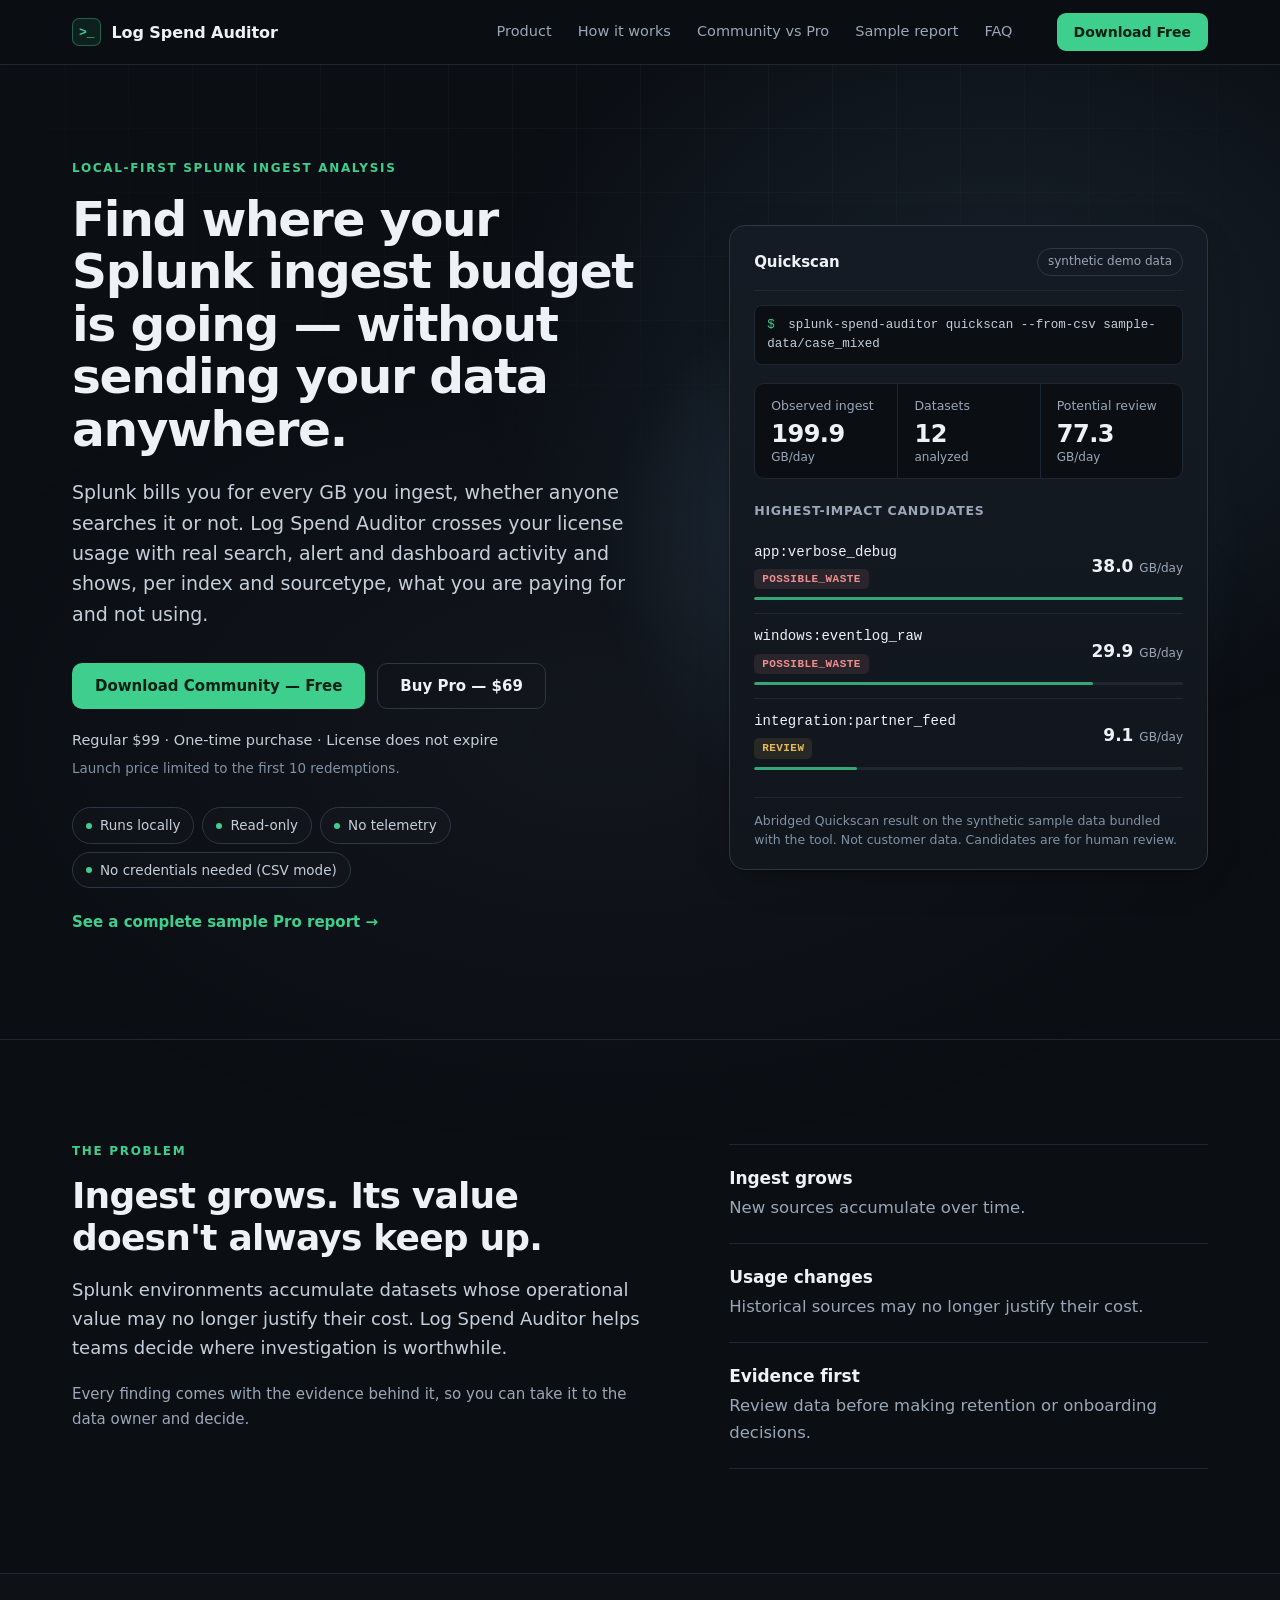
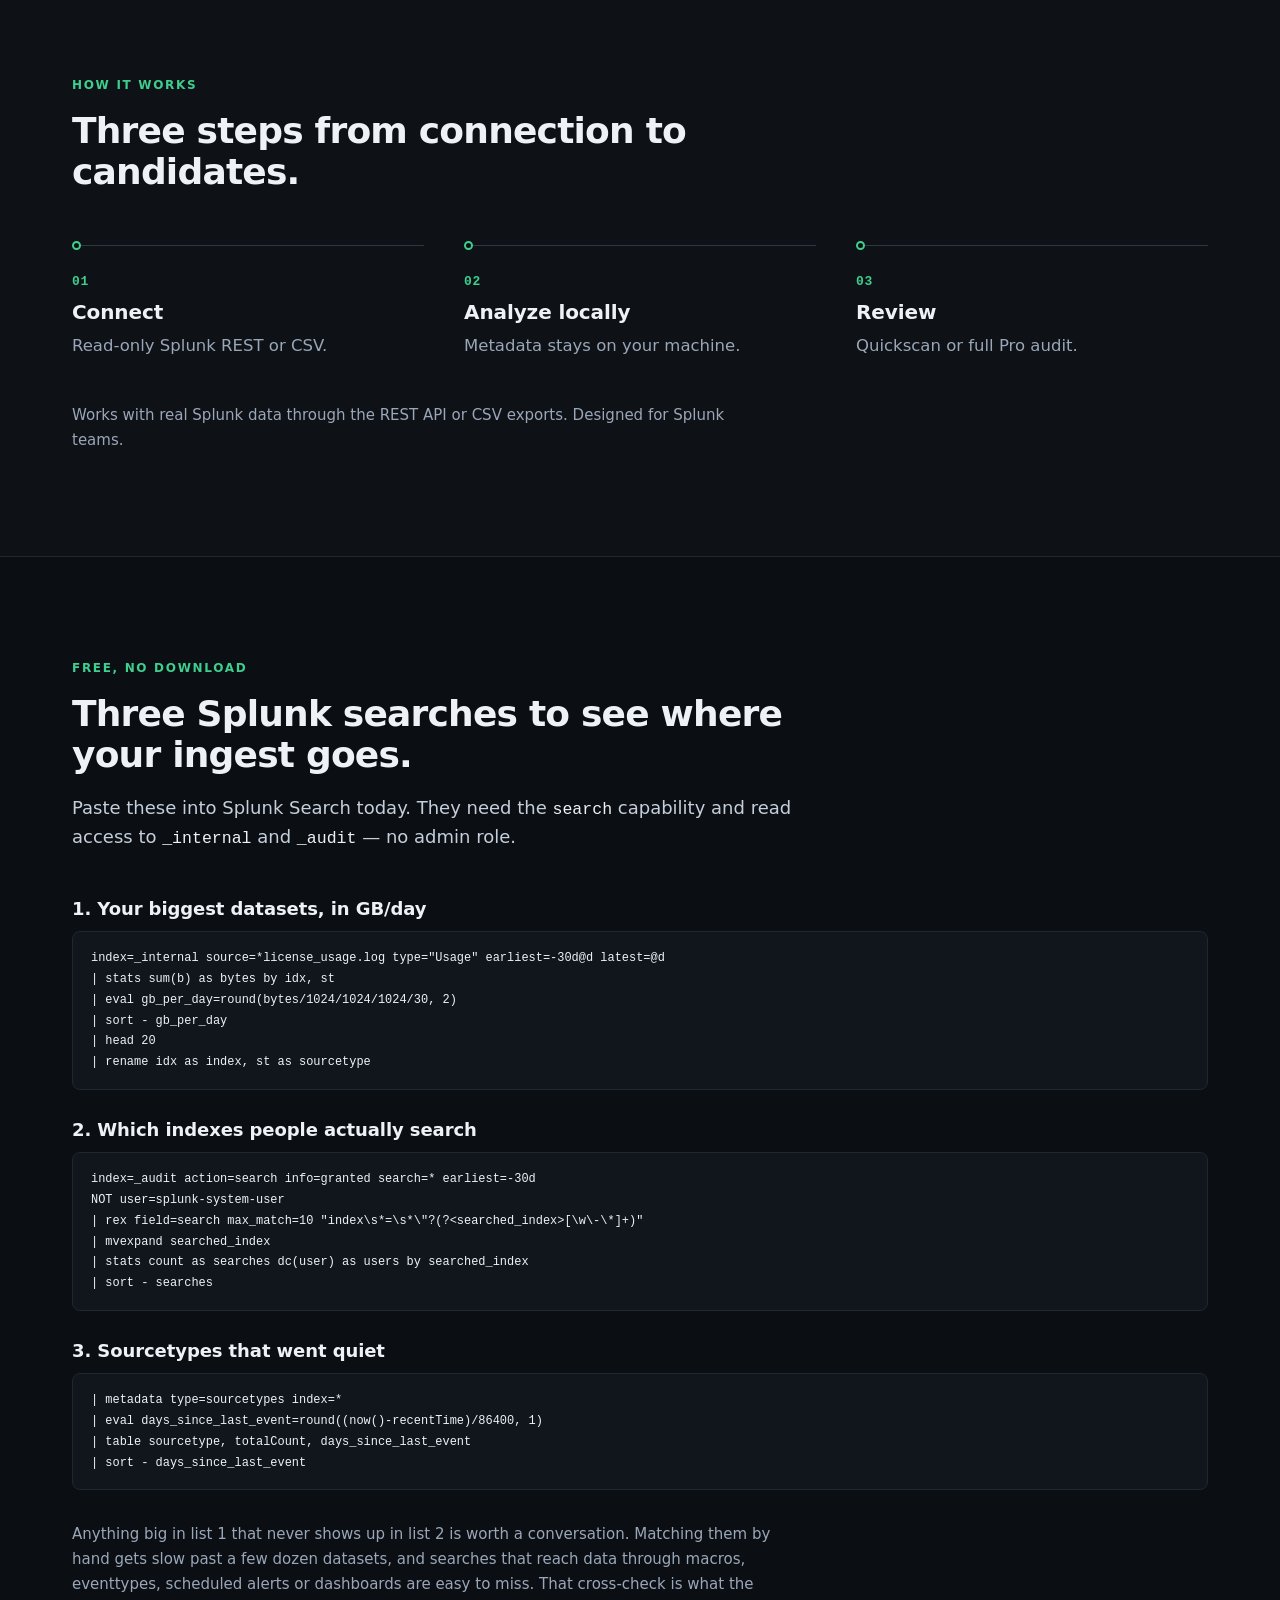
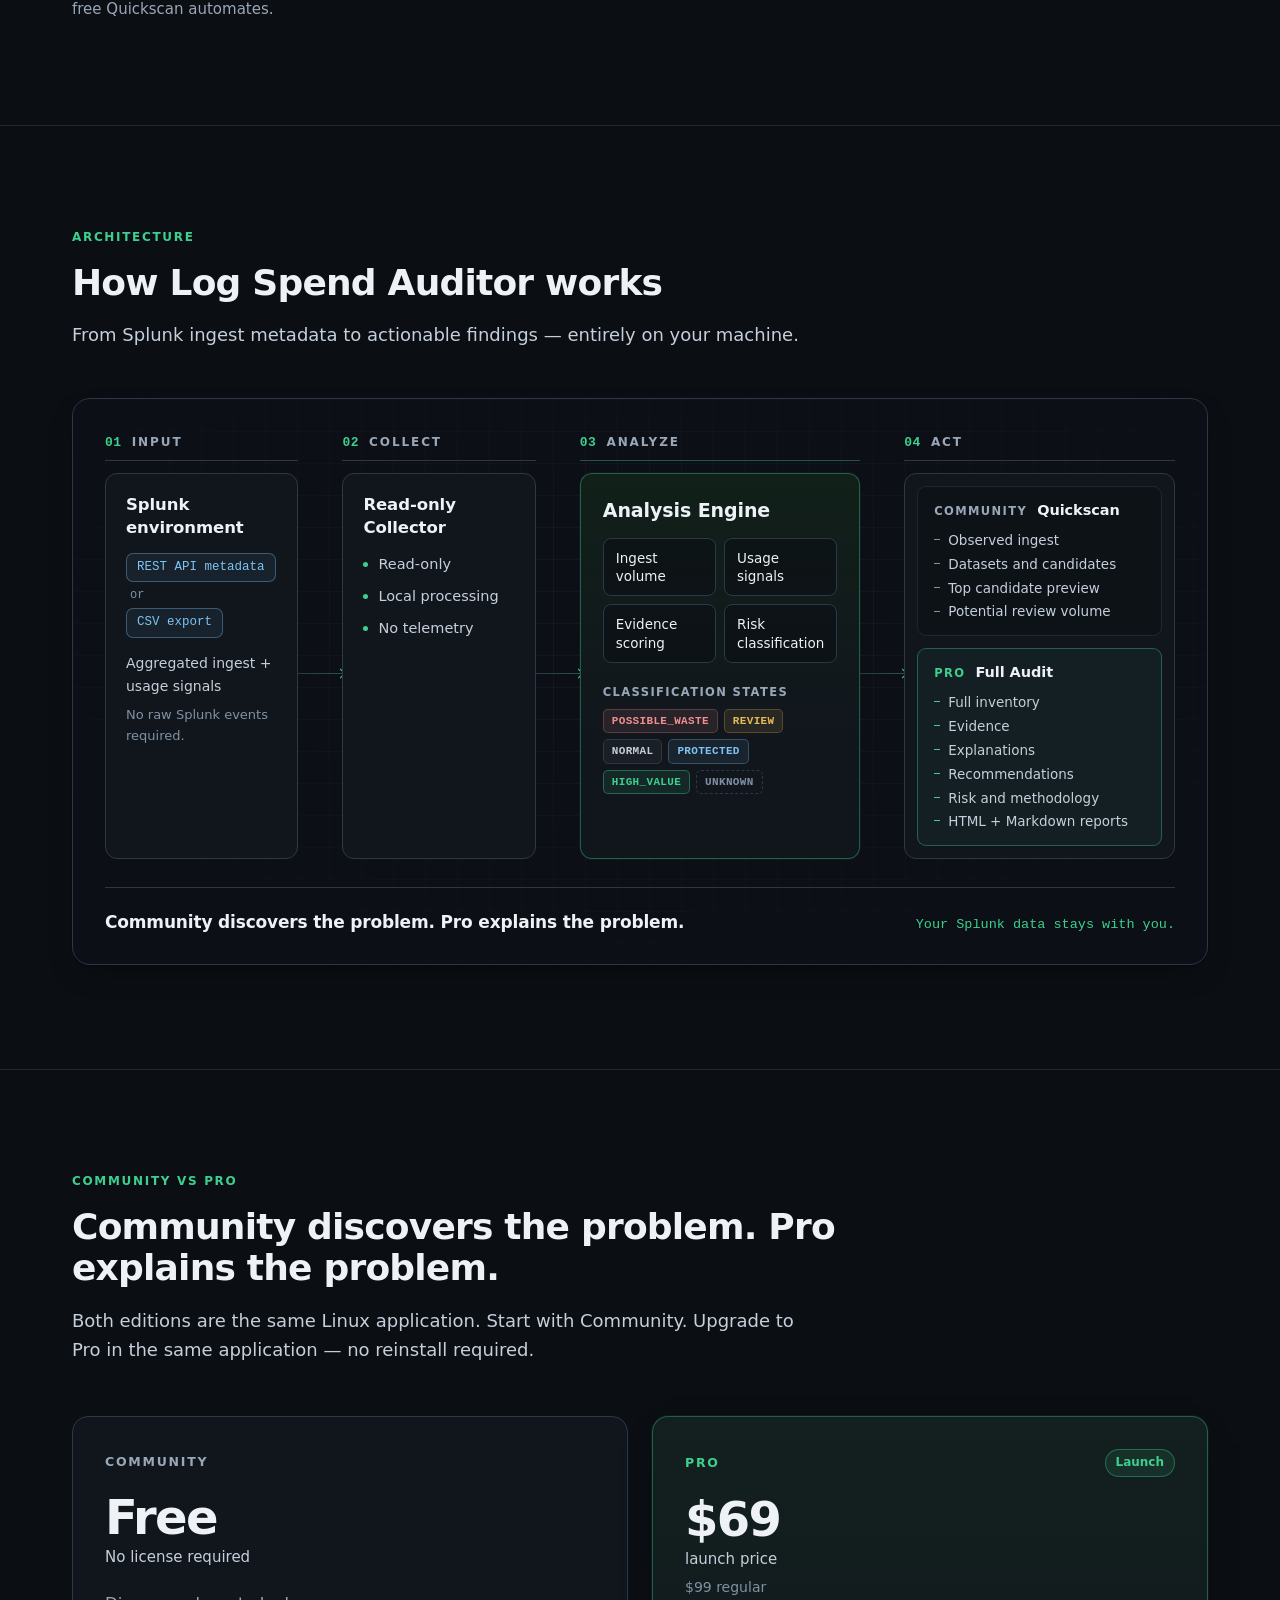
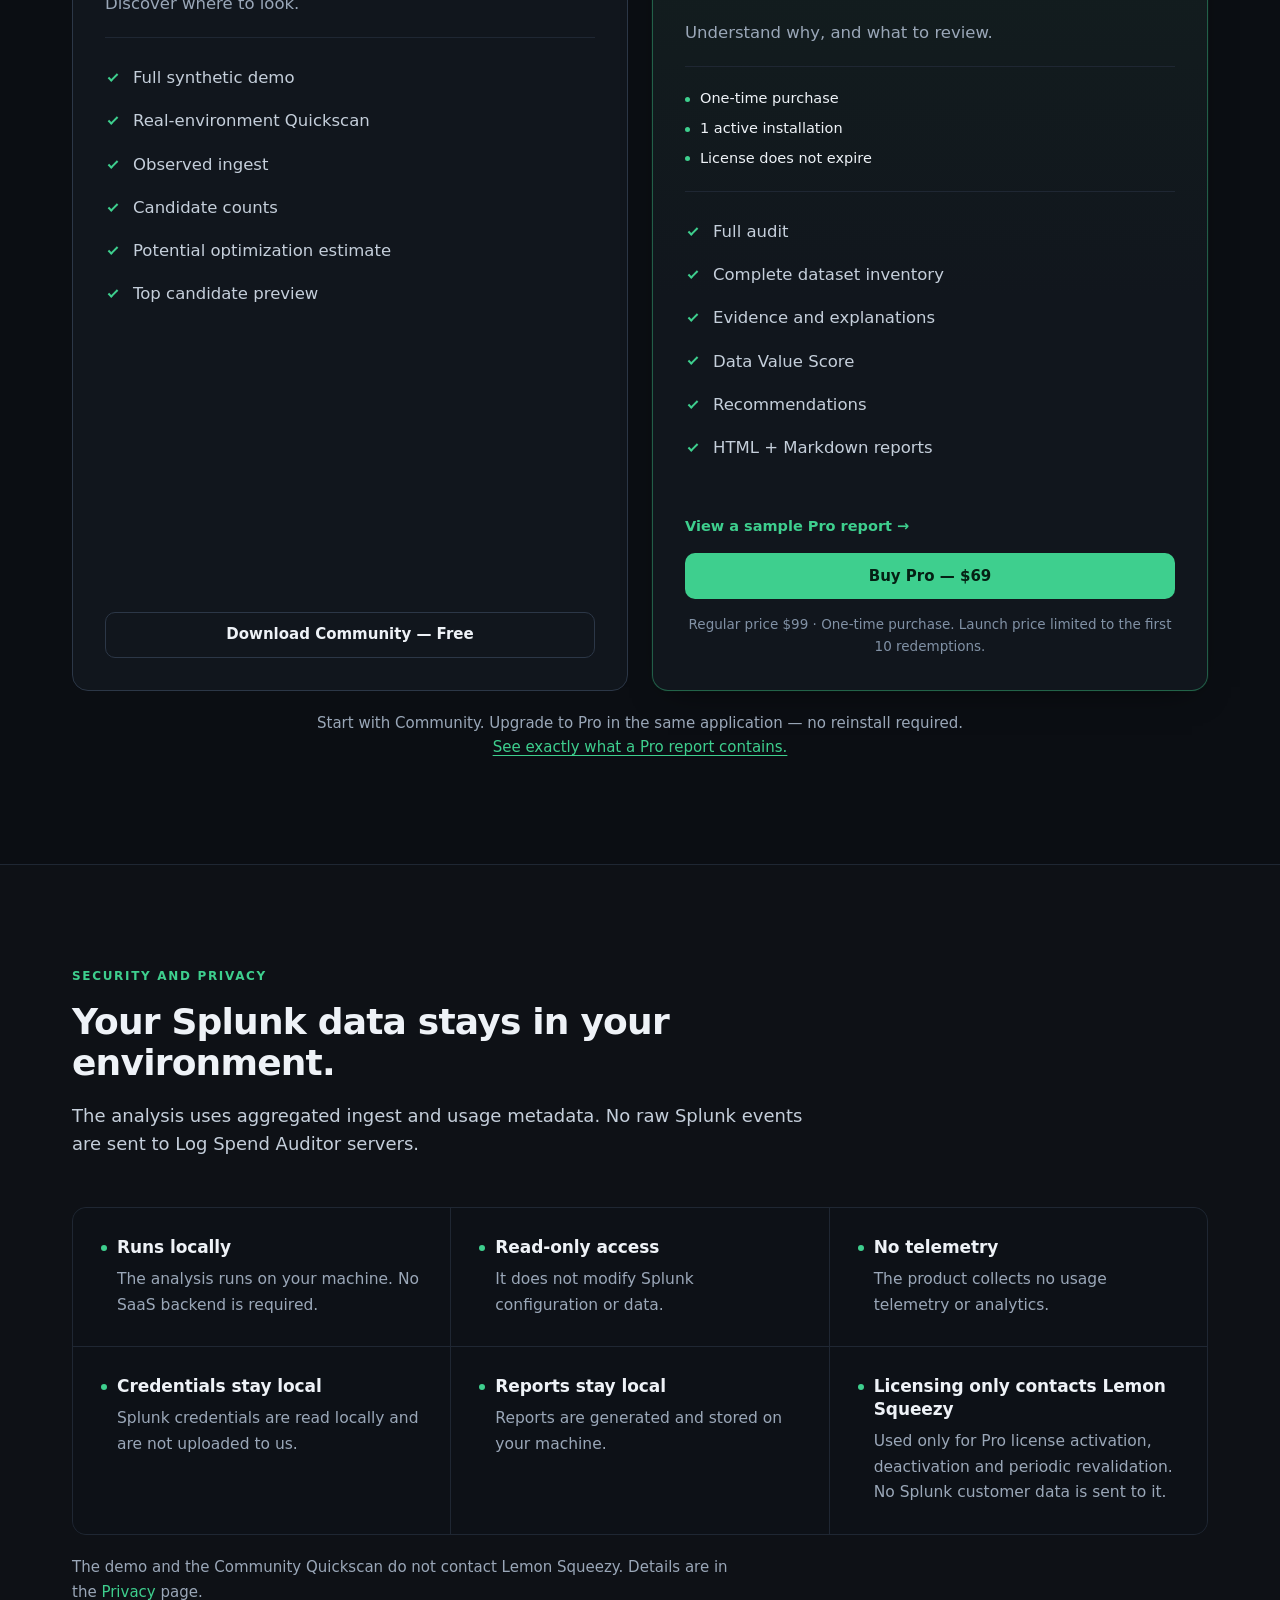
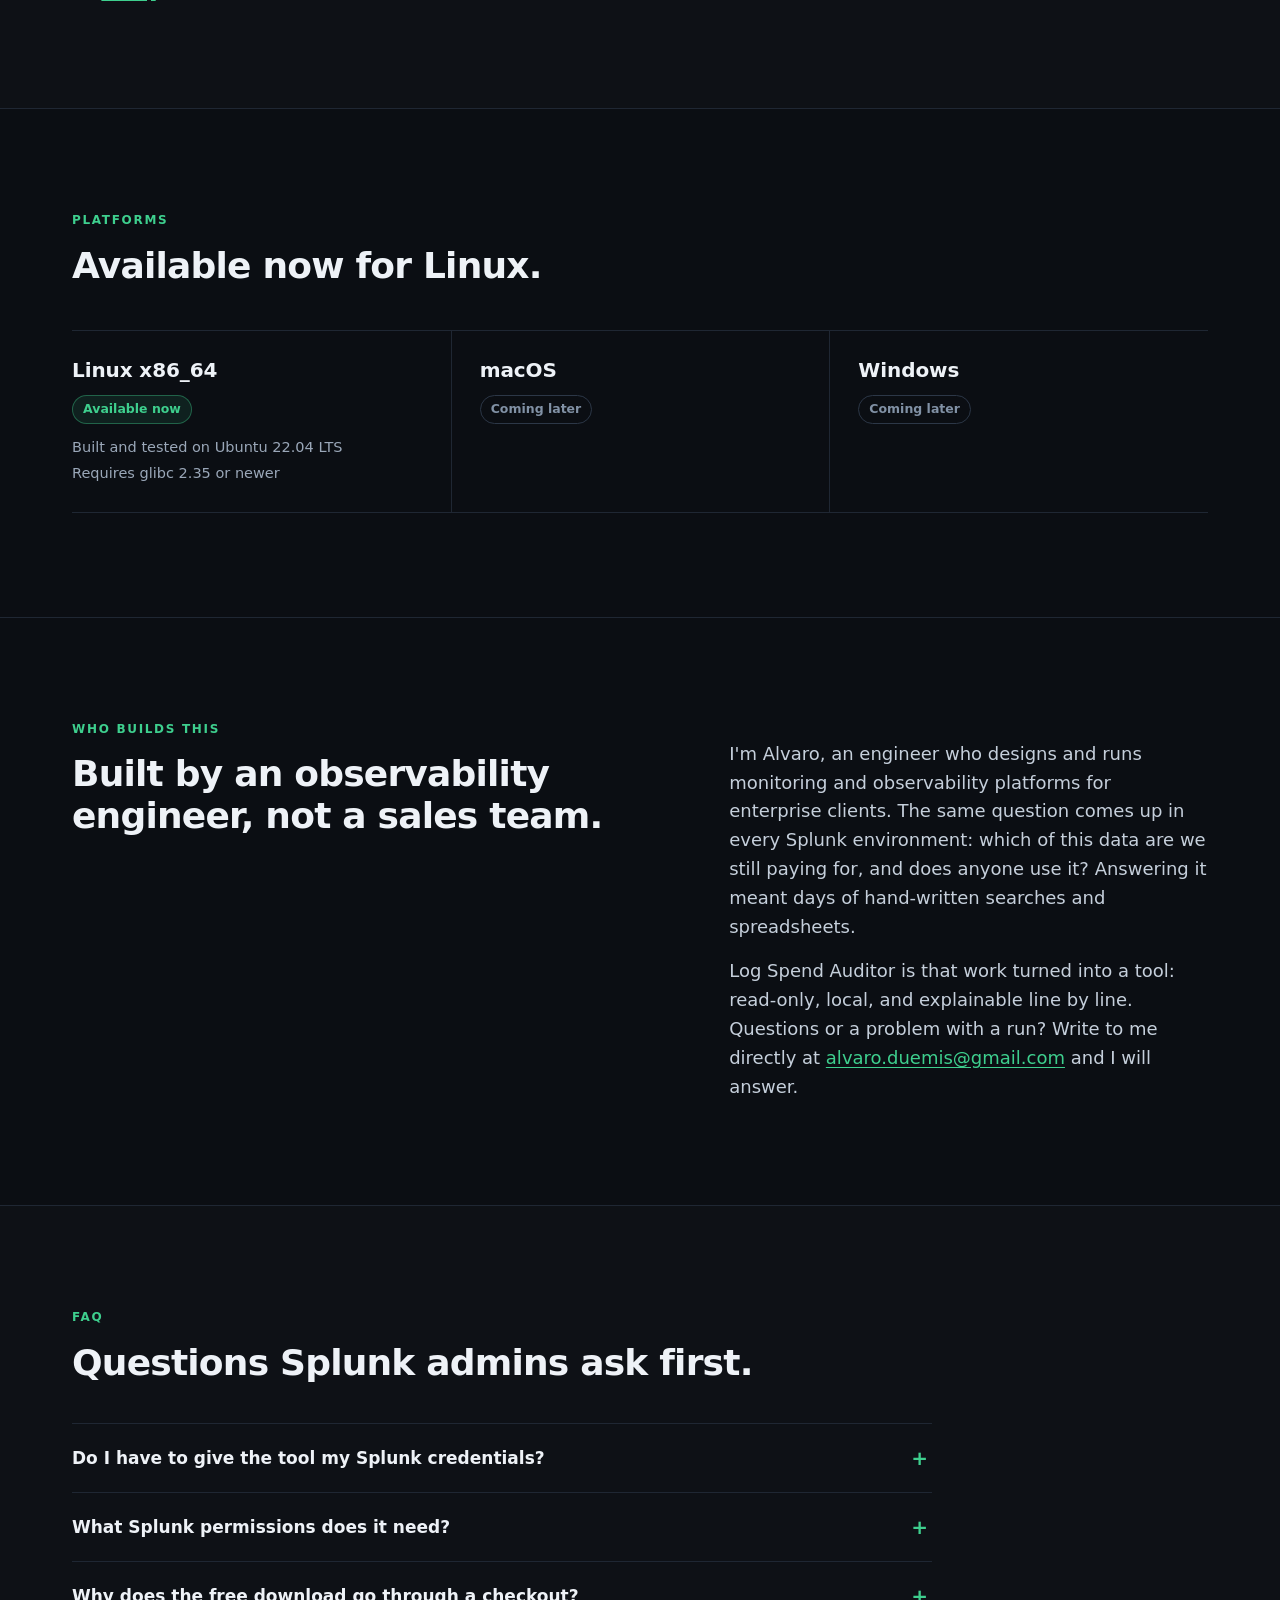
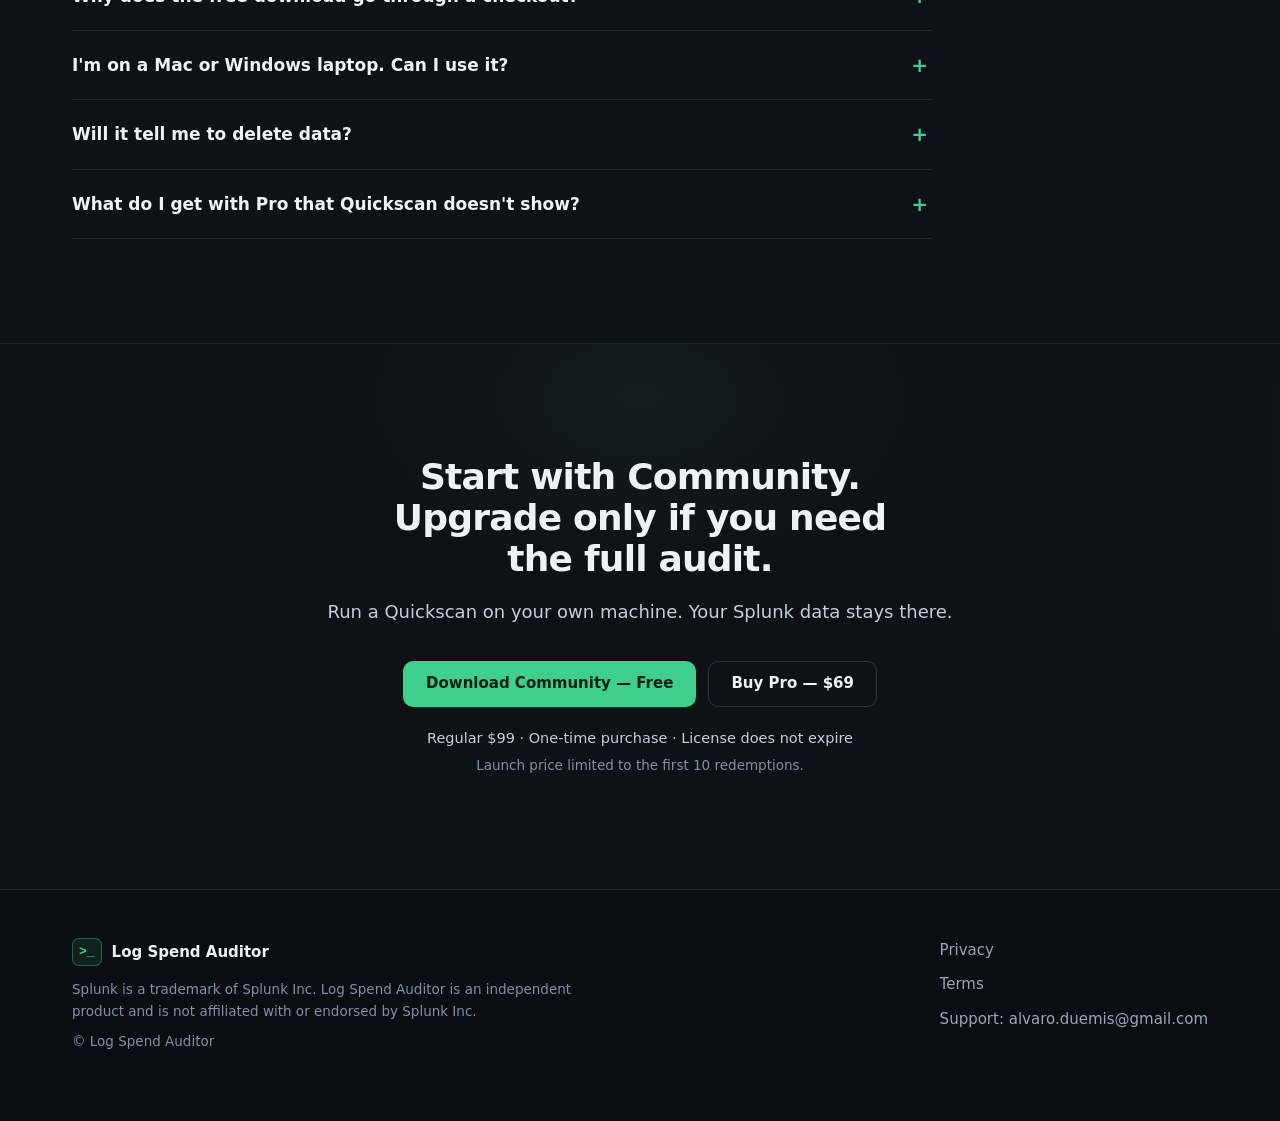
==== commit c76b98ab: "Landing conversion pass: sample Pro report, free SPL queries, builder, FAQ - New /sample-report/ pag" ====
--- a/index.html
+++ b/index.html
@@ -3,13 +3,13 @@
 <head>
 <meta charset="utf-8">
 <meta name="viewport" content="width=device-width, initial-scale=1">
-<title>Log Spend Auditor — Local-first Splunk ingest cost analysis for Linux</title>
-<meta name="description" content="Local-first Splunk ingest cost analysis for Linux. Run a free Quickscan on your own machine to find ingest optimization candidates; upgrade to Pro for the full audit. No Splunk events leave your environment.">
+<title>Log Spend Auditor — Find the Splunk ingest nobody uses</title>
+<meta name="description" content="Find the Splunk data you pay to ingest but rarely search. Run a free, read-only Quickscan on your own machine to find ingest optimization candidates; upgrade to Pro for the full audit. No Splunk events leave your environment.">
 <link rel="canonical" href="https://logspendauditor.com/">
 <meta property="og:type" content="website">
 <meta property="og:site_name" content="Log Spend Auditor">
 <meta property="og:url" content="https://logspendauditor.com/">
-<meta property="og:title" content="Log Spend Auditor — Local-first Splunk ingest cost analysis for Linux">
+<meta property="og:title" content="Log Spend Auditor — Find the Splunk ingest nobody uses">
 <meta property="og:description" content="Find where your Splunk ingest budget is going — without sending your data anywhere. Free Community Quickscan; Pro for the full audit.">
 <meta name="twitter:card" content="summary">
 <meta name="theme-color" content="#0b0e13">
@@ -27,7 +27,8 @@
         <li><a href="#product">Product</a></li>
         <li><a href="#how-it-works">How it works</a></li>
         <li><a href="#compare">Community vs Pro</a></li>
-        <li><a href="#security">Security</a></li>
+        <li><a href="sample-report/">Sample report</a></li>
+        <li><a href="#faq">FAQ</a></li>
       </ul>
     </nav>
     <a class="btn btn-primary btn-nav" href="https://logspendauditor.lemonsqueezy.com/checkout/buy/523549b0-405d-4bcf-a2f1-47c3e58e5934" rel="noopener">Download Free</a>
@@ -41,7 +42,7 @@
       <div class="hero-copy">
         <p class="eyebrow">Local-first Splunk ingest analysis</p>
         <h1 id="hero-title">Find where your Splunk ingest budget is going — without sending your data anywhere.</h1>
-        <p class="lead">Log Spend Auditor analyzes aggregated ingest and usage metadata on your own machine and shows which Splunk datasets deserve a closer look.</p>
+        <p class="lead">Splunk bills you for every GB you ingest, whether anyone searches it or not. Log Spend Auditor crosses your license usage with real search, alert and dashboard activity and shows, per index and sourcetype, what you are paying for and not using.</p>
         <div class="cta">
           <a class="btn btn-primary" href="https://logspendauditor.lemonsqueezy.com/checkout/buy/523549b0-405d-4bcf-a2f1-47c3e58e5934" rel="noopener">Download Community — Free</a>
           <a class="btn btn-secondary" href="https://logspendauditor.lemonsqueezy.com/checkout/buy/294c335c-f859-4297-9a2c-e9415ec3e669?checkout[discount_code]=LAUNCH69" rel="noopener">Buy Pro — $69</a>
@@ -52,7 +53,9 @@
           <li>Runs locally</li>
           <li>Read-only</li>
           <li>No telemetry</li>
+          <li>No credentials needed (CSV mode)</li>
         </ul>
+        <p class="hero-link"><a href="sample-report/">See a complete sample Pro report →</a></p>
       </div>
 
       <figure class="result" aria-labelledby="result-cap">
@@ -100,7 +103,7 @@
         <p class="eyebrow">The problem</p>
         <h2 id="product-title">Ingest grows. Its value doesn't always keep up.</h2>
         <p class="body-lg">Splunk environments accumulate datasets whose operational value may no longer justify their cost. Log Spend Auditor helps teams decide where investigation is worthwhile.</p>
-        <p class="muted">Results are recommendations for human review. The tool never tells you to delete data, and it does not promise savings.</p>
+        <p class="muted">Every finding comes with the evidence behind it, so you can take it to the data owner and decide.</p>
       </div>
       <ul class="statements">
         <li><h3>Ingest grows</h3><p>New sources accumulate over time.</p></li>
@@ -132,6 +135,43 @@
         </li>
       </ol>
       <p class="muted">Works with real Splunk data through the REST API or CSV exports. Designed for Splunk teams.</p>
+    </div>
+  </section>
+
+
+  <section class="section" id="free-queries" aria-labelledby="queries-title">
+    <div class="wrap">
+      <p class="eyebrow">Free, no download</p>
+      <h2 id="queries-title">Three Splunk searches to see where your ingest goes.</h2>
+      <p class="body-lg narrow">Paste these into Splunk Search today. They need the <code>search</code> capability and read access to <code>_internal</code> and <code>_audit</code> — no admin role.</p>
+      <ol class="queries">
+        <li>
+          <h3>1. Your biggest datasets, in GB/day</h3>
+          <pre><code>index=_internal source=*license_usage.log type="Usage" earliest=-30d@d latest=@d
+| stats sum(b) as bytes by idx, st
+| eval gb_per_day=round(bytes/1024/1024/1024/30, 2)
+| sort - gb_per_day
+| head 20
+| rename idx as index, st as sourcetype</code></pre>
+        </li>
+        <li>
+          <h3>2. Which indexes people actually search</h3>
+          <pre><code>index=_audit action=search info=granted search=* earliest=-30d
+NOT user=splunk-system-user
+| rex field=search max_match=10 "index\s*=\s*\"?(?&lt;searched_index&gt;[\w\-\*]+)"
+| mvexpand searched_index
+| stats count as searches dc(user) as users by searched_index
+| sort - searches</code></pre>
+        </li>
+        <li>
+          <h3>3. Sourcetypes that went quiet</h3>
+          <pre><code>| metadata type=sourcetypes index=*
+| eval days_since_last_event=round((now()-recentTime)/86400, 1)
+| table sourcetype, totalCount, days_since_last_event
+| sort - days_since_last_event</code></pre>
+        </li>
+      </ol>
+      <p class="muted">Anything big in list 1 that never shows up in list 2 is worth a conversation. Matching them by hand gets slow past a few dozen datasets, and searches that reach data through macros, eventtypes, scheduled alerts or dashboards are easy to miss. That cross-check is what the free Quickscan automates.</p>
     </div>
   </section>
 
@@ -223,8 +263,7 @@
           <p class="arch-secure">Your Splunk data stays with you.</p>
         </div>
       </div>
-      <p class="muted">Findings are candidates for human review. Log Spend Auditor does not change Splunk configuration, delete data or disable indexes; you decide what action to take.</p>
-    </div>
+          </div>
   </section>
 
   <section class="section" id="compare" aria-labelledby="compare-title">
@@ -276,11 +315,12 @@
             <li>Recommendations</li>
             <li>HTML + Markdown reports</li>
           </ul>
+          <p class="ed-sample"><a href="sample-report/">View a sample Pro report →</a></p>
           <a class="btn btn-primary btn-block" href="https://logspendauditor.lemonsqueezy.com/checkout/buy/294c335c-f859-4297-9a2c-e9415ec3e669?checkout[discount_code]=LAUNCH69" rel="noopener">Buy Pro — $69</a>
           <p class="fine">Regular price $99 · One-time purchase. Launch price limited to the first 10 redemptions.</p>
         </article>
       </div>
-      <p class="muted center">Start with Community. Upgrade to Pro in the same application — no reinstall required. Findings are recommendations for human review; no savings are guaranteed.</p>
+      <p class="muted center">Start with Community. Upgrade to Pro in the same application — no reinstall required. <a href="sample-report/">See exactly what a Pro report contains.</a></p>
     </div>
   </section>
 
@@ -324,6 +364,53 @@
     </div>
   </section>
 
+
+  <section class="section" id="builder" aria-labelledby="builder-title">
+    <div class="wrap two-col">
+      <div>
+        <p class="eyebrow">Who builds this</p>
+        <h2 id="builder-title">Built by an observability engineer, not a sales team.</h2>
+      </div>
+      <div>
+        <p class="body-lg">I'm Alvaro, an engineer who designs and runs monitoring and observability platforms for enterprise clients. The same question comes up in every Splunk environment: which of this data are we still paying for, and does anyone use it? Answering it meant days of hand-written searches and spreadsheets.</p>
+        <p class="body-lg">Log Spend Auditor is that work turned into a tool: read-only, local, and explainable line by line. Questions or a problem with a run? Write to me directly at <a href="mailto:alvaro.duemis@gmail.com">alvaro.duemis@gmail.com</a> and I will answer.</p>
+      </div>
+    </div>
+  </section>
+
+  <section class="section section-alt" id="faq" aria-labelledby="faq-title">
+    <div class="wrap">
+      <p class="eyebrow">FAQ</p>
+      <h2 id="faq-title">Questions Splunk admins ask first.</h2>
+      <div class="faq">
+        <details>
+          <summary>Do I have to give the tool my Splunk credentials?</summary>
+          <p>No. In CSV mode you run the bundled searches yourself, export the results and point the tool at the folder. It never talks to Splunk. REST mode is optional and uses a read-only token you provide, which stays on your machine.</p>
+        </details>
+        <details>
+          <summary>What Splunk permissions does it need?</summary>
+          <p>The <code>search</code> capability plus read access to <code>_internal</code> (license usage) and <code>_audit</code> (search activity). No admin role. It never creates, modifies or deletes configuration or data.</p>
+        </details>
+        <details>
+          <summary>Why does the free download go through a checkout?</summary>
+          <p>Community is delivered through Lemon Squeezy so you get a permanent download link by email. It is free: no payment details and no license key are needed.</p>
+        </details>
+        <details>
+          <summary>I'm on a Mac or Windows laptop. Can I use it?</summary>
+          <p>The current build runs on Linux x86_64 with glibc 2.35 or newer, for example a jump host, a VM or WSL2 with Ubuntu 22.04. Native macOS and Windows builds come later.</p>
+        </details>
+        <details>
+          <summary>Will it tell me to delete data?</summary>
+          <p>No. It classifies each index and sourcetype and shows the evidence behind it. Findings are candidates for review with the data owner; savings are an estimate, not a guarantee, and you decide what to change.</p>
+        </details>
+        <details>
+          <summary>What do I get with Pro that Quickscan doesn't show?</summary>
+          <p>The full inventory of every dataset, the evidence and explanation for each classification, the Data Value Score, recommendations, risks and methodology, as an HTML and Markdown report you can share. <a href="sample-report/">Here is a complete example.</a></p>
+        </details>
+      </div>
+    </div>
+  </section>
+
   <section class="final" id="get-started" aria-labelledby="final-title">
     <div class="wrap final-inner">
       <h2 id="final-title">Start with Community. Upgrade only if you need the full audit.</h2>
--- a/site-v2.css
+++ b/site-v2.css
@@ -376,3 +376,25 @@
   .brand { gap: 7px; }
   .btn-nav { padding: 0 9px; font-size: 12px; }
 }
+
+/* --- conversion pass: sample report link, free queries, builder, FAQ --- */
+.hero-link { margin-top: 22px; font-size: 15px; }
+.hero-link a, .ed-sample a { color: var(--accent); font-weight: 600; text-decoration: none; }
+.hero-link a:hover, .ed-sample a:hover { text-decoration: underline; }
+.ed-sample { margin: 18px 0 14px; font-size: 14.5px; }
+.queries { display: grid; grid-template-columns: minmax(0, 1fr); gap: 28px; margin-top: 44px; }
+.queries li { min-width: 0; }
+.queries h3 { font-size: 18px; margin-bottom: 10px; }
+.queries pre { margin: 0; padding: 16px 18px; border: 1px solid var(--border); border-radius: var(--radius-sm); background: var(--surface); overflow-x: auto; font: 13px/1.6 var(--mono); color: var(--text-2); }
+.queries + .muted { margin-top: 32px; max-width: 75ch; }
+.section code { font-family: var(--mono); font-size: .92em; color: var(--text); }
+#builder .body-lg + .body-lg { margin-top: 16px; }
+#builder a, .faq a { color: var(--accent); }
+.faq { margin-top: 40px; border-top: 1px solid var(--border); max-width: 860px; }
+.faq details { border-bottom: 1px solid var(--border); }
+.faq summary { padding: 20px 28px 20px 0; cursor: pointer; font-weight: 600; font-size: 17px; list-style: none; position: relative; }
+.faq summary::-webkit-details-marker { display: none; }
+.faq summary::after { content: "+"; position: absolute; right: 4px; top: 18px; color: var(--accent); font-size: 20px; }
+.faq details[open] summary::after { content: "–"; }
+.faq details p { padding: 0 0 22px; color: var(--muted); max-width: 72ch; }
+@media (max-width: 720px) { .queries pre { font-size: 12px; } .faq summary { font-size: 16px; } }
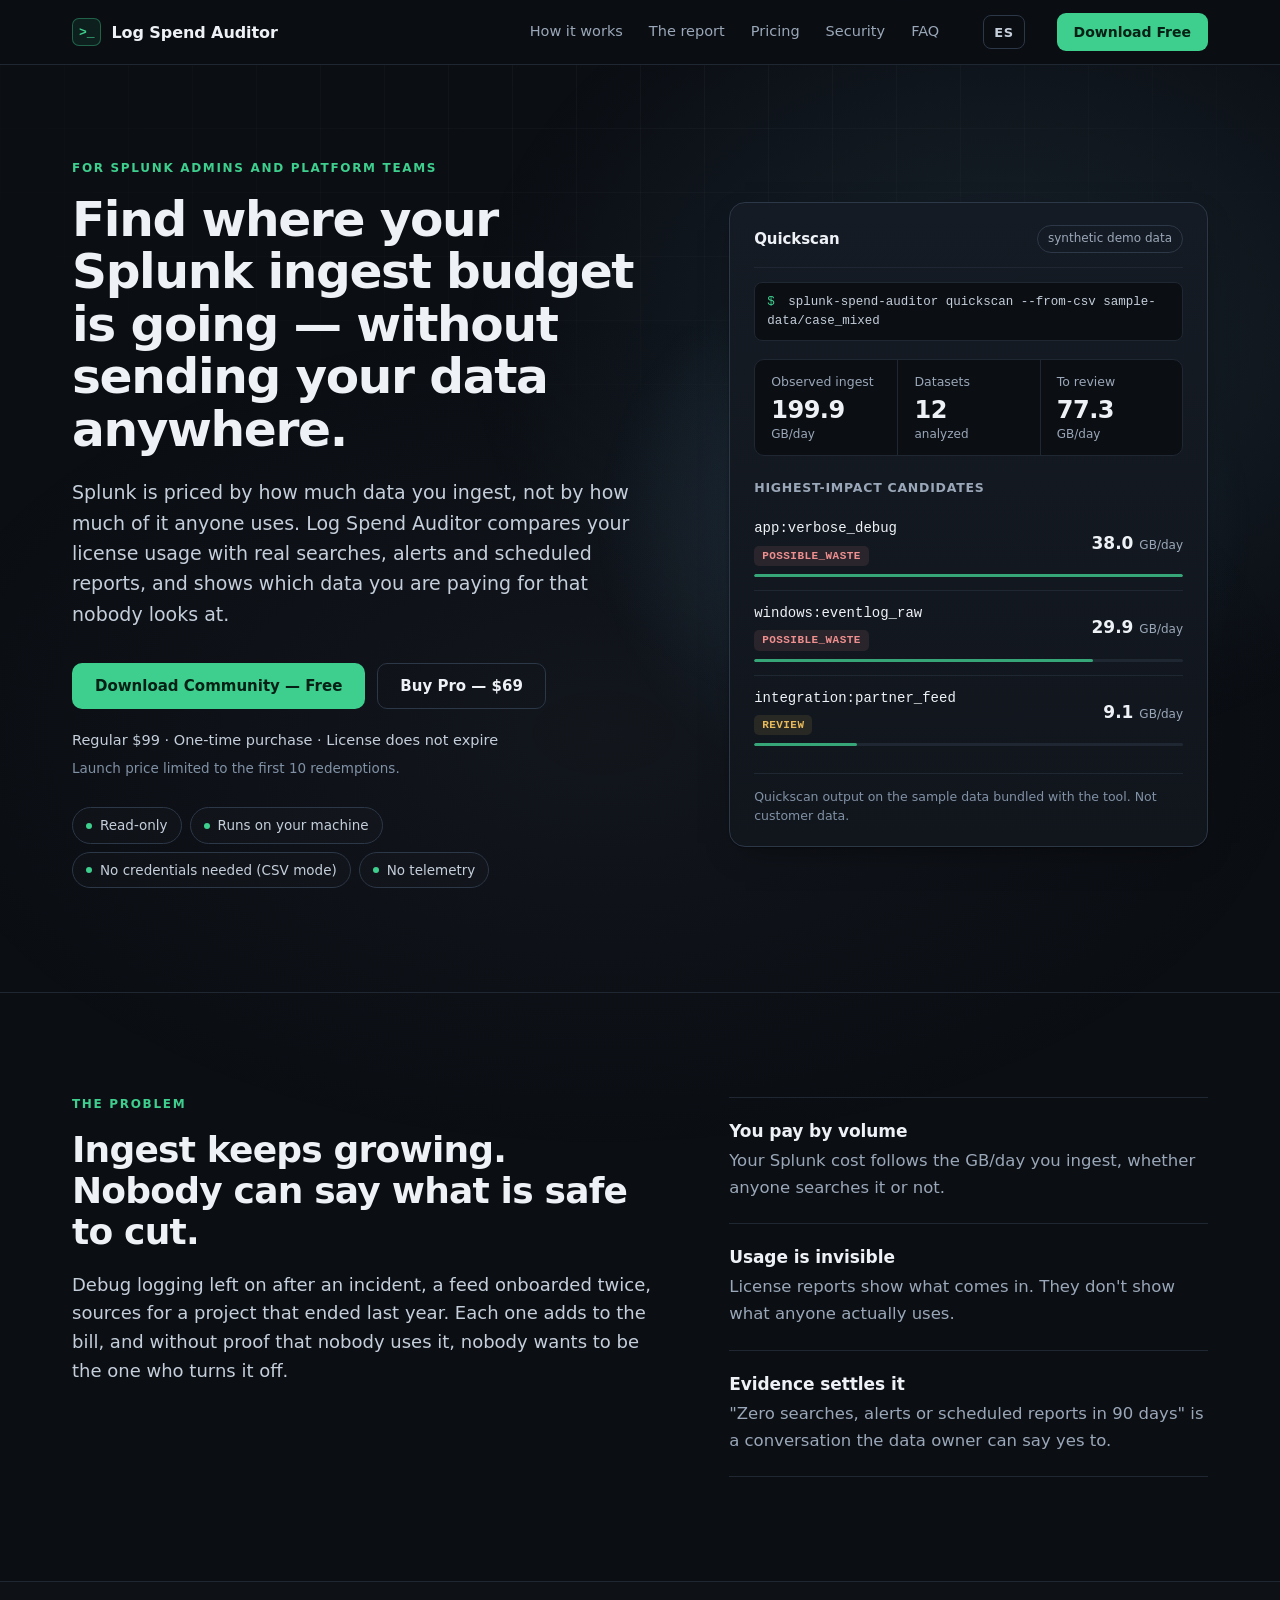
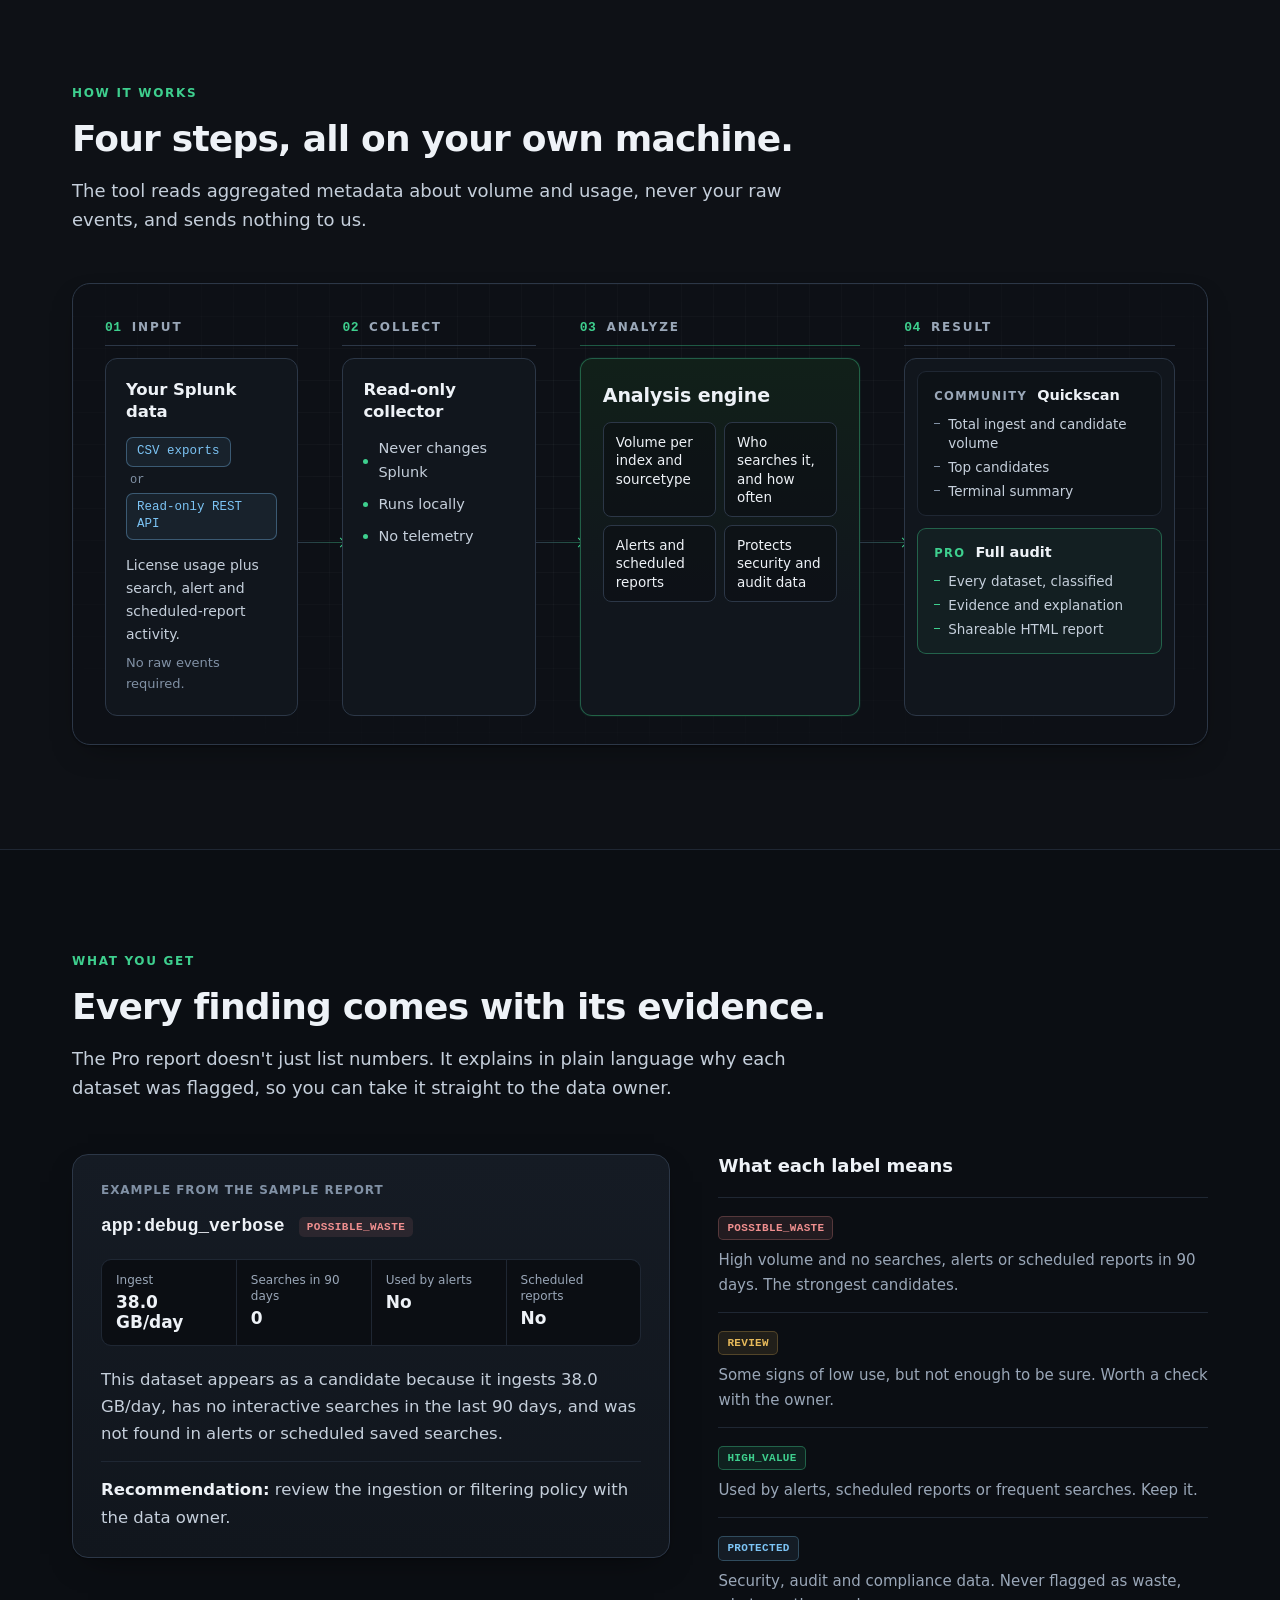
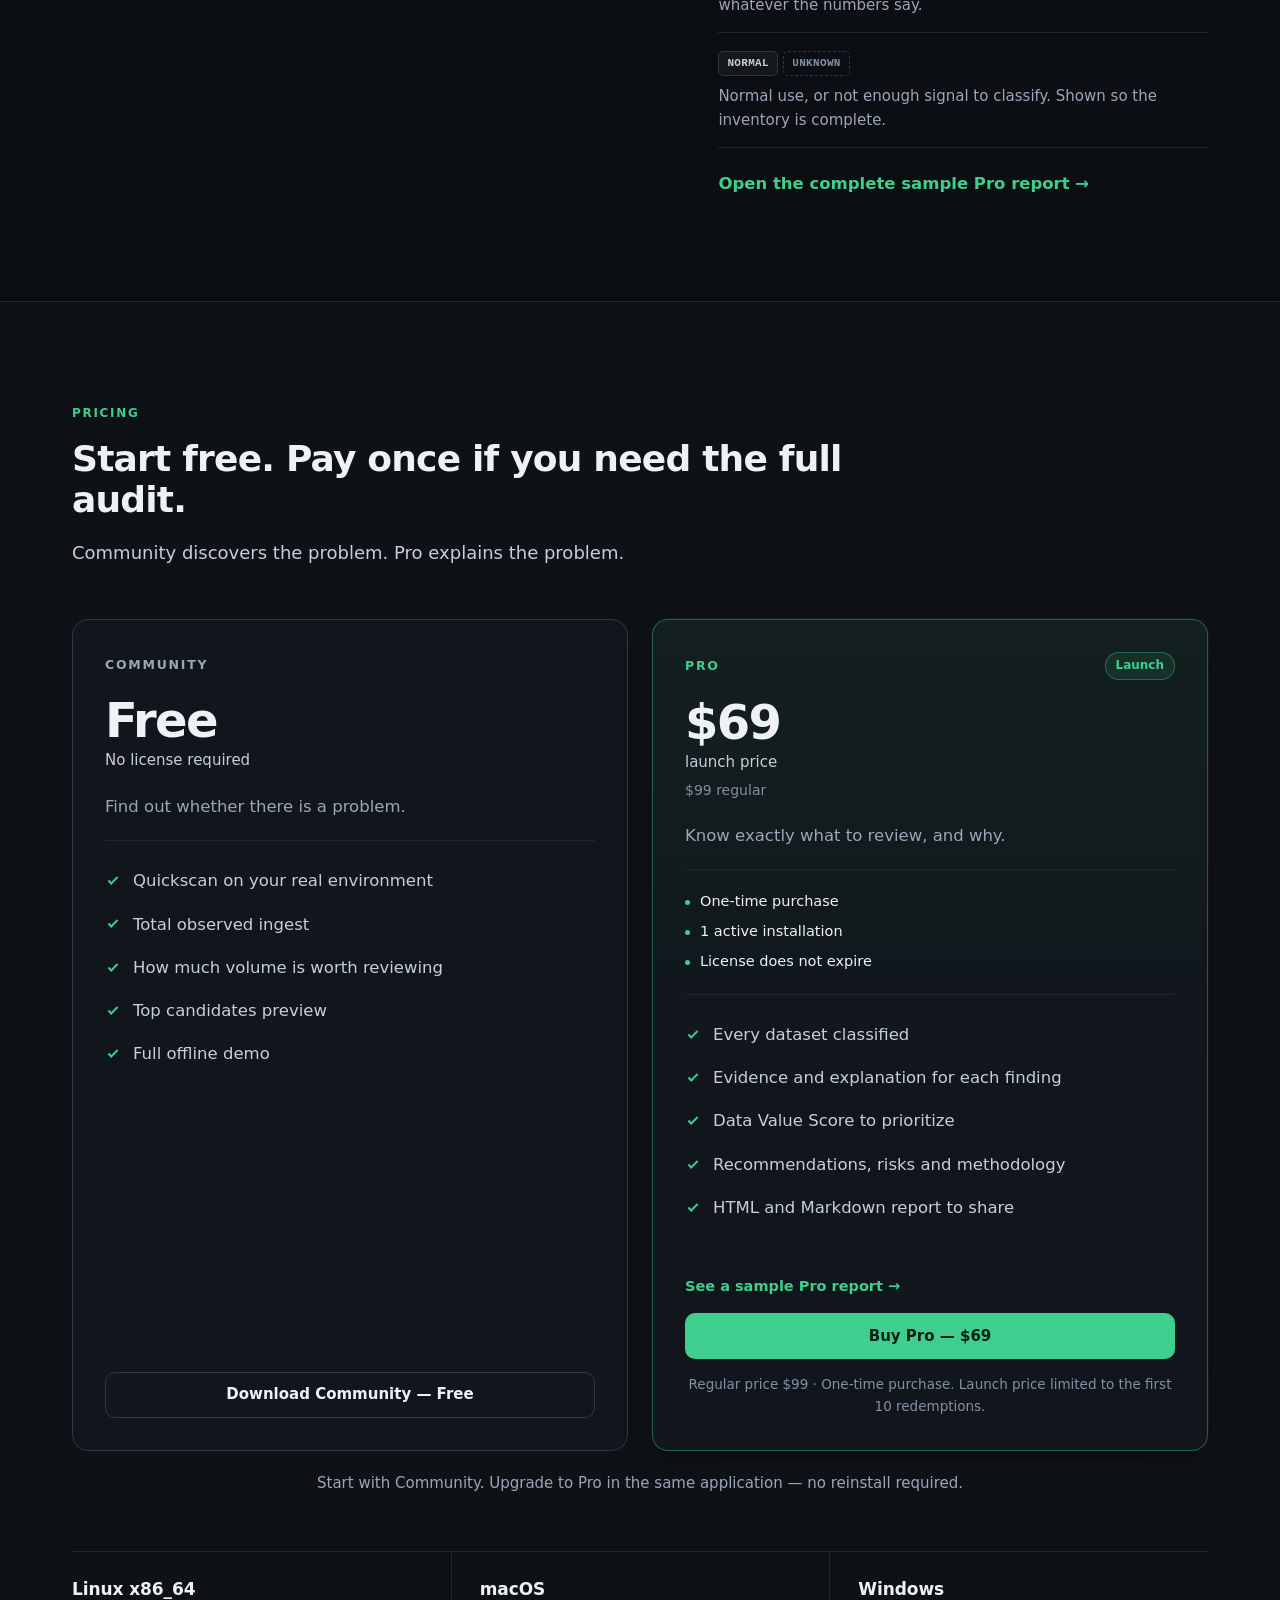
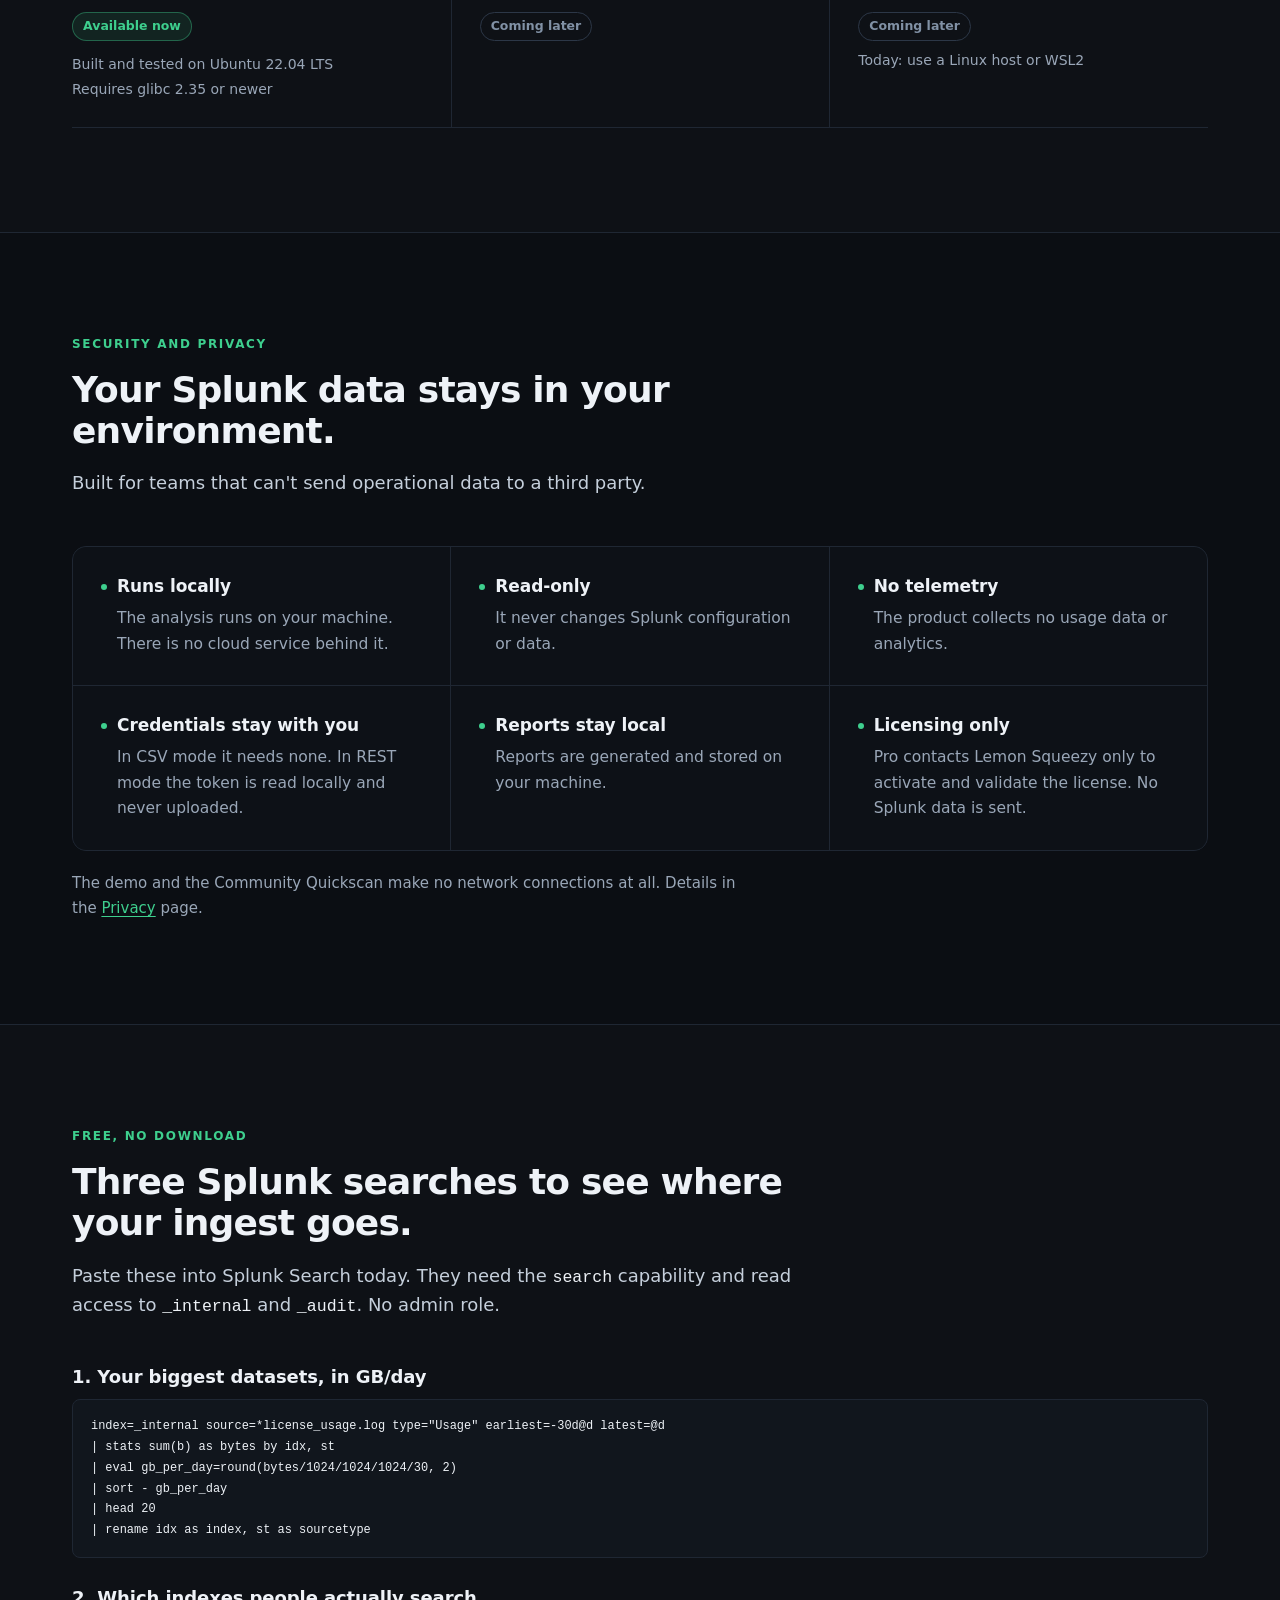
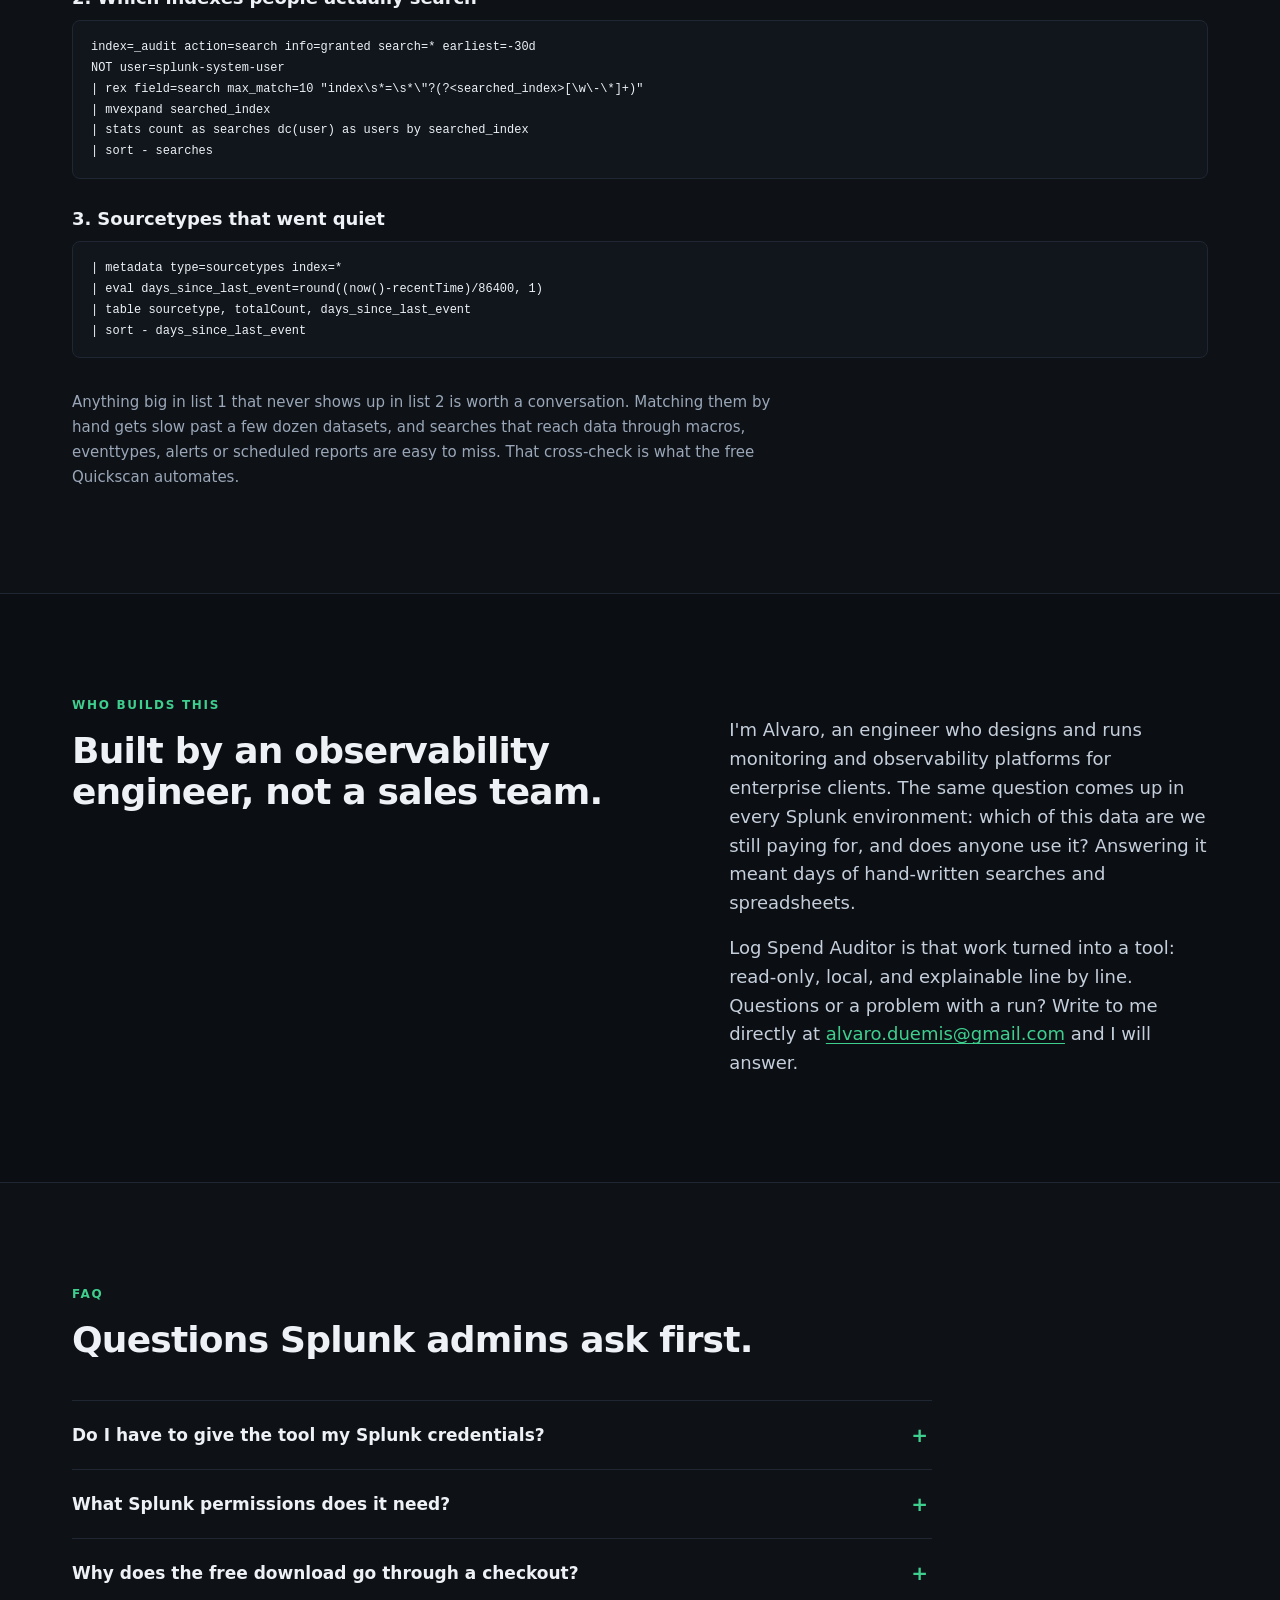
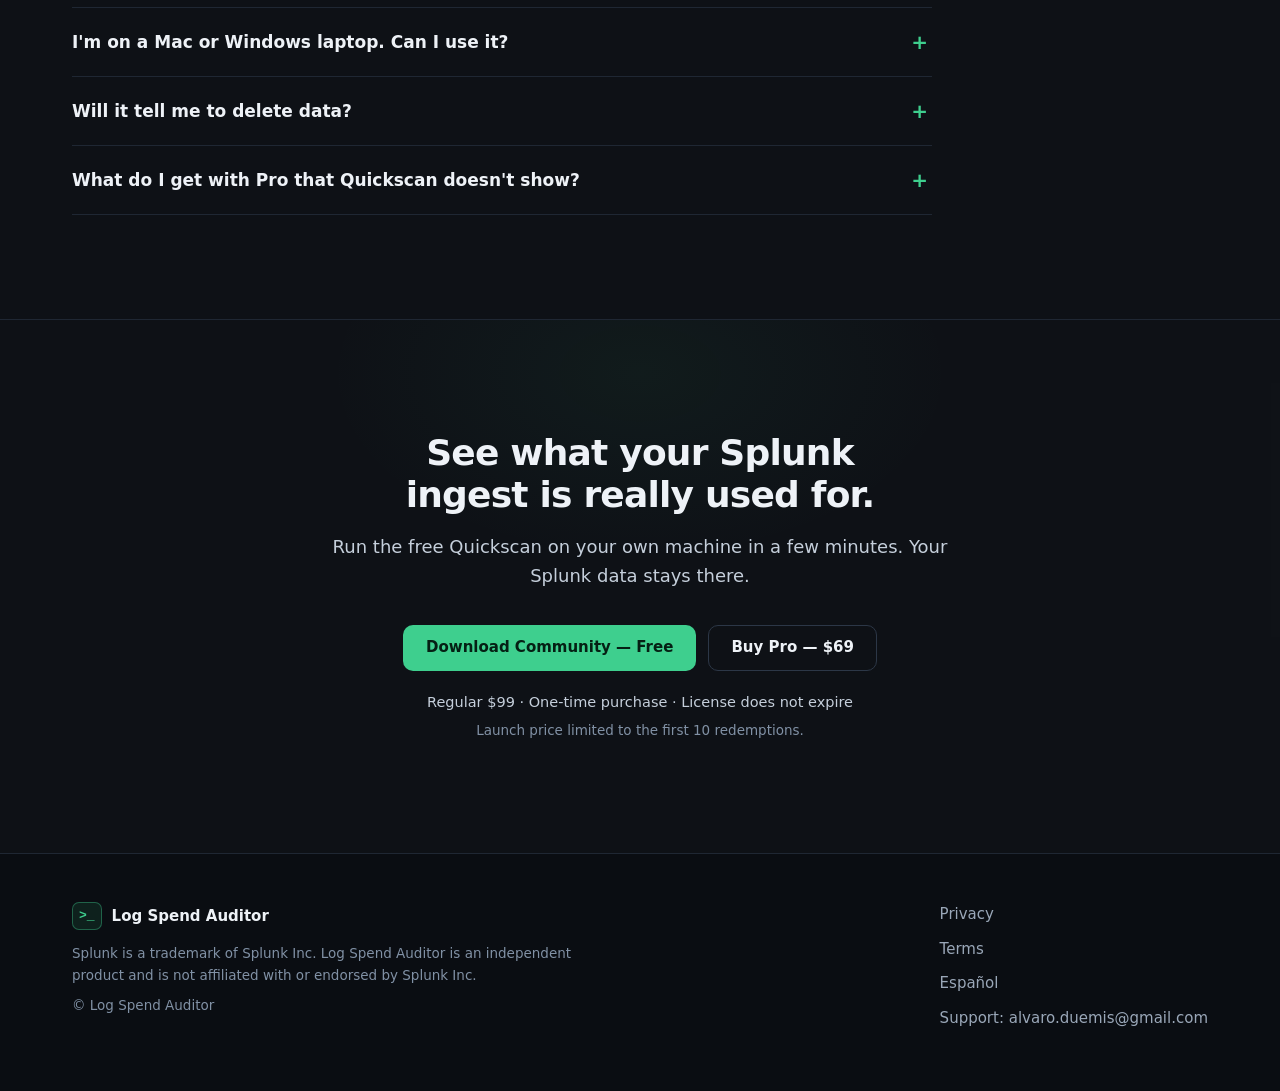
==== commit da7b0cf1: "Redesign landing for clarity and add Spanish version (/es/) - One template (scripts/i18n/template.ht" ====
--- a/index.html
+++ b/index.html
@@ -1,16 +1,21 @@
 <!doctype html>
+<!-- GENERATED by scripts/build_i18n.py from scripts/i18n/ — edit the template or the strings there, not this file. -->
 <html lang="en">
 <head>
 <meta charset="utf-8">
 <meta name="viewport" content="width=device-width, initial-scale=1">
 <title>Log Spend Auditor — Find the Splunk ingest nobody uses</title>
-<meta name="description" content="Find the Splunk data you pay to ingest but rarely search. Run a free, read-only Quickscan on your own machine to find ingest optimization candidates; upgrade to Pro for the full audit. No Splunk events leave your environment.">
+<meta name="description" content="Find the Splunk data you pay to ingest but nobody searches. A read-only tool that runs on your own machine: free Quickscan, one-time Pro audit with evidence for every finding.">
 <link rel="canonical" href="https://logspendauditor.com/">
+<link rel="alternate" hreflang="en" href="https://logspendauditor.com/">
+<link rel="alternate" hreflang="es" href="https://logspendauditor.com/es/">
+<link rel="alternate" hreflang="x-default" href="https://logspendauditor.com/">
 <meta property="og:type" content="website">
 <meta property="og:site_name" content="Log Spend Auditor">
+<meta property="og:locale" content="en_US">
 <meta property="og:url" content="https://logspendauditor.com/">
 <meta property="og:title" content="Log Spend Auditor — Find the Splunk ingest nobody uses">
-<meta property="og:description" content="Find where your Splunk ingest budget is going — without sending your data anywhere. Free Community Quickscan; Pro for the full audit.">
+<meta property="og:description" content="Find the Splunk data you pay to ingest but nobody searches — without sending your data anywhere.">
 <meta name="twitter:card" content="summary">
 <meta name="theme-color" content="#0b0e13">
 <link rel="icon" type="image/svg+xml" href="favicon.svg">
@@ -24,13 +29,14 @@
     <a class="brand" href="./" aria-label="Log Spend Auditor — home"><span class="mark" aria-hidden="true">&gt;_</span><span class="brand-name">Log Spend Auditor</span></a>
     <nav aria-label="Primary">
       <ul>
-        <li><a href="#product">Product</a></li>
         <li><a href="#how-it-works">How it works</a></li>
-        <li><a href="#compare">Community vs Pro</a></li>
-        <li><a href="sample-report/">Sample report</a></li>
+        <li><a href="#report">The report</a></li>
+        <li><a href="#pricing">Pricing</a></li>
+        <li><a href="#security">Security</a></li>
         <li><a href="#faq">FAQ</a></li>
       </ul>
     </nav>
+    <a class="lang" href="es/" hreflang="es" lang="es" aria-label="Ver esta página en español">ES</a>
     <a class="btn btn-primary btn-nav" href="https://logspendauditor.lemonsqueezy.com/checkout/buy/523549b0-405d-4bcf-a2f1-47c3e58e5934" rel="noopener">Download Free</a>
   </div>
 </header>
@@ -40,9 +46,9 @@
   <section class="hero" aria-labelledby="hero-title">
     <div class="wrap hero-grid">
       <div class="hero-copy">
-        <p class="eyebrow">Local-first Splunk ingest analysis</p>
+        <p class="eyebrow">For Splunk admins and platform teams</p>
         <h1 id="hero-title">Find where your Splunk ingest budget is going — without sending your data anywhere.</h1>
-        <p class="lead">Splunk bills you for every GB you ingest, whether anyone searches it or not. Log Spend Auditor crosses your license usage with real search, alert and dashboard activity and shows, per index and sourcetype, what you are paying for and not using.</p>
+        <p class="lead">Splunk is priced by how much data you ingest, not by how much of it anyone uses. Log Spend Auditor compares your license usage with real searches, alerts and scheduled reports, and shows which data you are paying for that nobody looks at.</p>
         <div class="cta">
           <a class="btn btn-primary" href="https://logspendauditor.lemonsqueezy.com/checkout/buy/523549b0-405d-4bcf-a2f1-47c3e58e5934" rel="noopener">Download Community — Free</a>
           <a class="btn btn-secondary" href="https://logspendauditor.lemonsqueezy.com/checkout/buy/294c335c-f859-4297-9a2c-e9415ec3e669?checkout[discount_code]=LAUNCH69" rel="noopener">Buy Pro — $69</a>
@@ -50,12 +56,11 @@
         <p class="price-line">Regular $99 · One-time purchase · License does not expire</p>
         <p class="price-fine">Launch price limited to the first 10 redemptions.</p>
         <ul class="chips" aria-label="Key properties">
-          <li>Runs locally</li>
           <li>Read-only</li>
+          <li>Runs on your machine</li>
+          <li>No credentials needed (CSV mode)</li>
           <li>No telemetry</li>
-          <li>No credentials needed (CSV mode)</li>
         </ul>
-        <p class="hero-link"><a href="sample-report/">See a complete sample Pro report →</a></p>
       </div>
 
       <figure class="result" aria-labelledby="result-cap">
@@ -64,51 +69,33 @@
           <span class="result-tag">synthetic demo data</span>
         </div>
         <p class="result-cmd"><span class="prompt" aria-hidden="true">$</span> splunk-spend-auditor quickscan --from-csv sample-data/case_mixed</p>
-
         <dl class="stats">
           <div><dt>Observed ingest</dt><dd>199.9 <small>GB/day</small></dd></div>
           <div><dt>Datasets</dt><dd>12 <small>analyzed</small></dd></div>
-          <div><dt>Potential review</dt><dd>77.3 <small>GB/day</small></dd></div>
+          <div><dt>To review</dt><dd>77.3 <small>GB/day</small></dd></div>
         </dl>
-
         <p class="result-sub">Highest-impact candidates</p>
         <ul class="cands">
-          <li>
-            <span class="cand-name">app:verbose_debug</span>
-            <span class="cand-val">38.0 <small>GB/day</small></span>
-            <span class="cand-status st-waste">POSSIBLE_WASTE</span>
-            <span class="cand-bar" aria-hidden="true"><i class="w100"></i></span>
-          </li>
-          <li>
-            <span class="cand-name">windows:eventlog_raw</span>
-            <span class="cand-val">29.9 <small>GB/day</small></span>
-            <span class="cand-status st-waste">POSSIBLE_WASTE</span>
-            <span class="cand-bar" aria-hidden="true"><i class="w79"></i></span>
-          </li>
-          <li>
-            <span class="cand-name">integration:partner_feed</span>
-            <span class="cand-val">9.1 <small>GB/day</small></span>
-            <span class="cand-status st-review">REVIEW</span>
-            <span class="cand-bar" aria-hidden="true"><i class="w24"></i></span>
-          </li>
+          <li><span class="cand-name">app:verbose_debug</span><span class="cand-val">38.0 <small>GB/day</small></span><span class="cand-status st-waste">POSSIBLE_WASTE</span><span class="cand-bar" aria-hidden="true"><i class="w100"></i></span></li>
+          <li><span class="cand-name">windows:eventlog_raw</span><span class="cand-val">29.9 <small>GB/day</small></span><span class="cand-status st-waste">POSSIBLE_WASTE</span><span class="cand-bar" aria-hidden="true"><i class="w79"></i></span></li>
+          <li><span class="cand-name">integration:partner_feed</span><span class="cand-val">9.1 <small>GB/day</small></span><span class="cand-status st-review">REVIEW</span><span class="cand-bar" aria-hidden="true"><i class="w24"></i></span></li>
         </ul>
-        <figcaption id="result-cap">Abridged Quickscan result on the synthetic sample data bundled with the tool. Not customer data. Candidates are for human review.</figcaption>
+        <figcaption id="result-cap">Quickscan output on the sample data bundled with the tool. Not customer data.</figcaption>
       </figure>
     </div>
   </section>
 
-  <section class="section" id="product" aria-labelledby="product-title">
+  <section class="section" id="problem" aria-labelledby="problem-title">
     <div class="wrap two-col">
       <div>
         <p class="eyebrow">The problem</p>
-        <h2 id="product-title">Ingest grows. Its value doesn't always keep up.</h2>
-        <p class="body-lg">Splunk environments accumulate datasets whose operational value may no longer justify their cost. Log Spend Auditor helps teams decide where investigation is worthwhile.</p>
-        <p class="muted">Every finding comes with the evidence behind it, so you can take it to the data owner and decide.</p>
+        <h2 id="problem-title">Ingest keeps growing. Nobody can say what is safe to cut.</h2>
+        <p class="body-lg">Debug logging left on after an incident, a feed onboarded twice, sources for a project that ended last year. Each one adds to the bill, and without proof that nobody uses it, nobody wants to be the one who turns it off.</p>
       </div>
       <ul class="statements">
-        <li><h3>Ingest grows</h3><p>New sources accumulate over time.</p></li>
-        <li><h3>Usage changes</h3><p>Historical sources may no longer justify their cost.</p></li>
-        <li><h3>Evidence first</h3><p>Review data before making retention or onboarding decisions.</p></li>
+        <li><h3>You pay by volume</h3><p>Your Splunk cost follows the GB/day you ingest, whether anyone searches it or not.</p></li>
+        <li><h3>Usage is invisible</h3><p>License reports show what comes in. They don't show what anyone actually uses.</p></li>
+        <li><h3>Evidence settles it</h3><p>"Zero searches, alerts or scheduled reports in 90 days" is a conversation the data owner can say yes to.</p></li>
       </ul>
     </div>
   </section>
@@ -116,162 +103,105 @@
   <section class="section section-alt" id="how-it-works" aria-labelledby="how-title">
     <div class="wrap">
       <p class="eyebrow">How it works</p>
-      <h2 id="how-title">Three steps from connection to candidates.</h2>
-      <ol class="timeline">
-        <li>
-          <span class="step-no">01</span>
-          <h3>Connect</h3>
-          <p>Read-only Splunk REST or CSV.</p>
-        </li>
-        <li>
-          <span class="step-no">02</span>
-          <h3>Analyze locally</h3>
-          <p>Metadata stays on your machine.</p>
-        </li>
-        <li>
-          <span class="step-no">03</span>
-          <h3>Review</h3>
-          <p>Quickscan or full Pro audit.</p>
-        </li>
-      </ol>
-      <p class="muted">Works with real Splunk data through the REST API or CSV exports. Designed for Splunk teams.</p>
-    </div>
-  </section>
-
-
-  <section class="section" id="free-queries" aria-labelledby="queries-title">
-    <div class="wrap">
-      <p class="eyebrow">Free, no download</p>
-      <h2 id="queries-title">Three Splunk searches to see where your ingest goes.</h2>
-      <p class="body-lg narrow">Paste these into Splunk Search today. They need the <code>search</code> capability and read access to <code>_internal</code> and <code>_audit</code> — no admin role.</p>
-      <ol class="queries">
-        <li>
-          <h3>1. Your biggest datasets, in GB/day</h3>
-          <pre><code>index=_internal source=*license_usage.log type="Usage" earliest=-30d@d latest=@d
-| stats sum(b) as bytes by idx, st
-| eval gb_per_day=round(bytes/1024/1024/1024/30, 2)
-| sort - gb_per_day
-| head 20
-| rename idx as index, st as sourcetype</code></pre>
-        </li>
-        <li>
-          <h3>2. Which indexes people actually search</h3>
-          <pre><code>index=_audit action=search info=granted search=* earliest=-30d
-NOT user=splunk-system-user
-| rex field=search max_match=10 "index\s*=\s*\"?(?&lt;searched_index&gt;[\w\-\*]+)"
-| mvexpand searched_index
-| stats count as searches dc(user) as users by searched_index
-| sort - searches</code></pre>
-        </li>
-        <li>
-          <h3>3. Sourcetypes that went quiet</h3>
-          <pre><code>| metadata type=sourcetypes index=*
-| eval days_since_last_event=round((now()-recentTime)/86400, 1)
-| table sourcetype, totalCount, days_since_last_event
-| sort - days_since_last_event</code></pre>
-        </li>
-      </ol>
-      <p class="muted">Anything big in list 1 that never shows up in list 2 is worth a conversation. Matching them by hand gets slow past a few dozen datasets, and searches that reach data through macros, eventtypes, scheduled alerts or dashboards are easy to miss. That cross-check is what the free Quickscan automates.</p>
-    </div>
-  </section>
-
-  <section class="section" id="architecture" aria-labelledby="arch-title">
-    <div class="wrap">
-      <p class="eyebrow">Architecture</p>
-      <h2 id="arch-title">How Log Spend Auditor works</h2>
-      <p class="body-lg narrow">From Splunk ingest metadata to actionable findings — entirely on your machine.</p>
-
+      <h2 id="how-title">Four steps, all on your own machine.</h2>
+      <p class="body-lg narrow">The tool reads aggregated metadata about volume and usage, never your raw events, and sends nothing to us.</p>
       <div class="arch">
-        <ol class="arch-flow" aria-label="Log Spend Auditor processing pipeline">
+        <ol class="arch-flow" aria-label="Log Spend Auditor processing steps">
           <li class="stage stage-input">
             <p class="stage-tag"><span class="stage-no">01</span><span class="stage-name">Input</span></p>
             <div class="stage-body">
-              <h3>Splunk environment</h3>
+              <h3>Your Splunk data</h3>
               <ul class="sources">
-                <li class="src">REST API metadata</li>
+                <li class="src">CSV exports</li>
                 <li class="src-or" aria-hidden="true">or</li>
-                <li class="src">CSV export</li>
+                <li class="src">Read-only REST API</li>
               </ul>
-              <p class="stage-text">Aggregated ingest + usage signals</p>
-              <p class="stage-note">No raw Splunk events required.</p>
+              <p class="stage-text">License usage plus search, alert and scheduled-report activity.</p>
+              <p class="stage-note">No raw events required.</p>
             </div>
           </li>
-
           <li class="stage stage-collect">
             <p class="stage-tag"><span class="stage-no">02</span><span class="stage-name">Collect</span></p>
             <div class="stage-body">
-              <h3>Read-only Collector</h3>
+              <h3>Read-only collector</h3>
               <ul class="props">
-                <li>Read-only</li>
-                <li>Local processing</li>
+                <li>Never changes Splunk</li>
+                <li>Runs locally</li>
                 <li>No telemetry</li>
               </ul>
             </div>
           </li>
-
           <li class="stage stage-engine">
             <p class="stage-tag"><span class="stage-no">03</span><span class="stage-name">Analyze</span></p>
             <div class="stage-body">
-              <h3>Analysis Engine</h3>
+              <h3>Analysis engine</h3>
               <ul class="signals">
-                <li>Ingest volume</li>
-                <li>Usage signals</li>
-                <li>Evidence scoring</li>
-                <li>Risk classification</li>
-              </ul>
-              <p class="tags-label">Classification states</p>
-              <ul class="tags">
-                <li class="tag tag-waste">POSSIBLE_WASTE</li>
-                <li class="tag tag-review">REVIEW</li>
-                <li class="tag tag-normal">NORMAL</li>
-                <li class="tag tag-protected">PROTECTED</li>
-                <li class="tag tag-value">HIGH_VALUE</li>
-                <li class="tag tag-unknown">UNKNOWN</li>
+                <li>Volume per index and sourcetype</li>
+                <li>Who searches it, and how often</li>
+                <li>Alerts and scheduled reports</li>
+                <li>Protects security and audit data</li>
               </ul>
             </div>
           </li>
-
           <li class="stage stage-act">
-            <p class="stage-tag"><span class="stage-no">04</span><span class="stage-name">Act</span></p>
+            <p class="stage-tag"><span class="stage-no">04</span><span class="stage-name">Result</span></p>
             <div class="stage-body outputs">
               <div class="output output-community">
                 <h3><span class="out-edition">Community</span> <span class="out-name">Quickscan</span></h3>
-                <ul>
-                  <li>Observed ingest</li>
-                  <li>Datasets and candidates</li>
-                  <li>Top candidate preview</li>
-                  <li>Potential review volume</li>
-                </ul>
+                <ul><li>Total ingest and candidate volume</li><li>Top candidates</li><li>Terminal summary</li></ul>
               </div>
               <div class="output output-pro">
-                <h3><span class="out-edition">Pro</span> <span class="out-name">Full Audit</span></h3>
-                <ul>
-                  <li>Full inventory</li>
-                  <li>Evidence</li>
-                  <li>Explanations</li>
-                  <li>Recommendations</li>
-                  <li>Risk and methodology</li>
-                  <li>HTML + Markdown reports</li>
-                </ul>
+                <h3><span class="out-edition">Pro</span> <span class="out-name">Full audit</span></h3>
+                <ul><li>Every dataset, classified</li><li>Evidence and explanation</li><li>Shareable HTML report</li></ul>
               </div>
             </div>
           </li>
         </ol>
-
-        <div class="arch-foot">
-          <p class="arch-claim">Community discovers the problem. Pro explains the problem.</p>
-          <p class="arch-secure">Your Splunk data stays with you.</p>
+      </div>
+    </div>
+  </section>
+
+  <section class="section" id="report" aria-labelledby="report-title">
+    <div class="wrap">
+      <p class="eyebrow">What you get</p>
+      <h2 id="report-title">Every finding comes with its evidence.</h2>
+      <p class="body-lg narrow">The Pro report doesn't just list numbers. It explains in plain language why each dataset was flagged, so you can take it straight to the data owner.</p>
+      <div class="report-grid">
+        <article class="finding" aria-label="Example finding from the sample report">
+          <p class="finding-kicker">Example from the sample report</p>
+          <div class="finding-head">
+            <span class="finding-name">app:debug_verbose</span>
+            <span class="cand-status st-waste">POSSIBLE_WASTE</span>
+          </div>
+          <dl class="finding-signals">
+            <div><dt>Ingest</dt><dd>38.0 GB/day</dd></div>
+            <div><dt>Searches in 90 days</dt><dd>0</dd></div>
+            <div><dt>Used by alerts</dt><dd>No</dd></div>
+            <div><dt>Scheduled reports</dt><dd>No</dd></div>
+          </dl>
+          <p class="finding-why">This dataset appears as a candidate because it ingests 38.0 GB/day, has no interactive searches in the last 90 days, and was not found in alerts or scheduled saved searches.</p>
+          <p class="finding-rec"><strong>Recommendation:</strong> review the ingestion or filtering policy with the data owner.</p>
+        </article>
+        <div class="legend">
+          <h3>What each label means</h3>
+          <ul>
+            <li><span class="tag tag-waste">POSSIBLE_WASTE</span><p>High volume and no searches, alerts or scheduled reports in 90 days. The strongest candidates.</p></li>
+            <li><span class="tag tag-review">REVIEW</span><p>Some signs of low use, but not enough to be sure. Worth a check with the owner.</p></li>
+            <li><span class="tag tag-value">HIGH_VALUE</span><p>Used by alerts, scheduled reports or frequent searches. Keep it.</p></li>
+            <li><span class="tag tag-protected">PROTECTED</span><p>Security, audit and compliance data. Never flagged as waste, whatever the numbers say.</p></li>
+            <li><span class="tag tag-normal">NORMAL</span> <span class="tag tag-unknown">UNKNOWN</span><p>Normal use, or not enough signal to classify. Shown so the inventory is complete.</p></li>
+          </ul>
+          <p class="legend-link"><a href="sample-report/">Open the complete sample Pro report →</a></p>
         </div>
       </div>
-          </div>
-  </section>
-
-  <section class="section" id="compare" aria-labelledby="compare-title">
-    <div class="wrap">
-      <p class="eyebrow">Community vs Pro</p>
-      <h2 id="compare-title">Community discovers the problem. Pro explains the problem.</h2>
-      <p class="body-lg narrow">Both editions are the same Linux application. Start with Community. Upgrade to Pro in the same application — no reinstall required.</p>
-
+    </div>
+  </section>
+
+  <section class="section section-alt" id="pricing" aria-labelledby="pricing-title">
+    <div class="wrap">
+      <p class="eyebrow">Pricing</p>
+      <h2 id="pricing-title">Start free. Pay once if you need the full audit.</h2>
+      <p class="body-lg narrow">Community discovers the problem. Pro explains the problem.</p>
       <div class="editions">
         <article class="edition" aria-labelledby="ed-community">
           <div class="ed-top"><h3 id="ed-community" class="ed-label">Community</h3></div>
@@ -279,18 +209,16 @@
             <p class="amount">Free</p>
             <p class="amount-sub">No license required</p>
           </div>
-          <p class="ed-tagline">Discover where to look.</p>
+          <p class="ed-tagline">Find out whether there is a problem.</p>
           <ul class="check">
-            <li>Full synthetic demo</li>
-            <li>Real-environment Quickscan</li>
-            <li>Observed ingest</li>
-            <li>Candidate counts</li>
-            <li>Potential optimization estimate</li>
-            <li>Top candidate preview</li>
+            <li>Quickscan on your real environment</li>
+            <li>Total observed ingest</li>
+            <li>How much volume is worth reviewing</li>
+            <li>Top candidates preview</li>
+            <li>Full offline demo</li>
           </ul>
           <a class="btn btn-secondary btn-block" href="https://logspendauditor.lemonsqueezy.com/checkout/buy/523549b0-405d-4bcf-a2f1-47c3e58e5934" rel="noopener">Download Community — Free</a>
         </article>
-
         <article class="edition edition-pro" aria-labelledby="ed-pro">
           <div class="ed-top">
             <h3 id="ed-pro" class="ed-label">Pro</h3>
@@ -301,51 +229,26 @@
             <p class="amount-sub">launch price</p>
             <p class="amount-was">$99 regular</p>
           </div>
-          <p class="ed-tagline">Understand why, and what to review.</p>
+          <p class="ed-tagline">Know exactly what to review, and why.</p>
           <ul class="terms">
             <li>One-time purchase</li>
             <li>1 active installation</li>
             <li>License does not expire</li>
           </ul>
           <ul class="check">
-            <li>Full audit</li>
-            <li>Complete dataset inventory</li>
-            <li>Evidence and explanations</li>
-            <li>Data Value Score</li>
-            <li>Recommendations</li>
-            <li>HTML + Markdown reports</li>
+            <li>Every dataset classified</li>
+            <li>Evidence and explanation for each finding</li>
+            <li>Data Value Score to prioritize</li>
+            <li>Recommendations, risks and methodology</li>
+            <li>HTML and Markdown report to share</li>
           </ul>
-          <p class="ed-sample"><a href="sample-report/">View a sample Pro report →</a></p>
+          <p class="ed-sample"><a href="sample-report/">See a sample Pro report →</a></p>
           <a class="btn btn-primary btn-block" href="https://logspendauditor.lemonsqueezy.com/checkout/buy/294c335c-f859-4297-9a2c-e9415ec3e669?checkout[discount_code]=LAUNCH69" rel="noopener">Buy Pro — $69</a>
           <p class="fine">Regular price $99 · One-time purchase. Launch price limited to the first 10 redemptions.</p>
         </article>
       </div>
-      <p class="muted center">Start with Community. Upgrade to Pro in the same application — no reinstall required. <a href="sample-report/">See exactly what a Pro report contains.</a></p>
-    </div>
-  </section>
-
-  <section class="section section-alt" id="security" aria-labelledby="security-title">
-    <div class="wrap">
-      <p class="eyebrow">Security and privacy</p>
-      <h2 id="security-title">Your Splunk data stays in your environment.</h2>
-      <p class="body-lg narrow">The analysis uses aggregated ingest and usage metadata. No raw Splunk events are sent to Log Spend Auditor servers.</p>
-      <ul class="facts">
-        <li><h3>Runs locally</h3><p>The analysis runs on your machine. No SaaS backend is required.</p></li>
-        <li><h3>Read-only access</h3><p>It does not modify Splunk configuration or data.</p></li>
-        <li><h3>No telemetry</h3><p>The product collects no usage telemetry or analytics.</p></li>
-        <li><h3>Credentials stay local</h3><p>Splunk credentials are read locally and are not uploaded to us.</p></li>
-        <li><h3>Reports stay local</h3><p>Reports are generated and stored on your machine.</p></li>
-        <li><h3>Licensing only contacts Lemon Squeezy</h3><p>Used only for Pro license activation, deactivation and periodic revalidation. No Splunk customer data is sent to it.</p></li>
-      </ul>
-      <p class="muted">The demo and the Community Quickscan do not contact Lemon Squeezy. Details are in the <a href="privacy/">Privacy</a> page.</p>
-    </div>
-  </section>
-
-  <section class="section" id="platforms" aria-labelledby="platforms-title">
-    <div class="wrap">
-      <p class="eyebrow">Platforms</p>
-      <h2 id="platforms-title">Available now for Linux.</h2>
-      <ul class="platforms">
+      <p class="muted center">Start with Community. Upgrade to Pro in the same application — no reinstall required.</p>
+      <ul class="platforms" aria-label="Supported platforms">
         <li class="plat-live">
           <h3>Linux x86_64</h3>
           <p class="plat-status"><span class="status-ok">Available now</span></p>
@@ -359,11 +262,64 @@
         <li>
           <h3>Windows</h3>
           <p class="plat-status"><span class="status-later">Coming later</span></p>
-        </li>
-      </ul>
-    </div>
-  </section>
-
+          <p class="plat-detail">Today: use a Linux host or WSL2</p>
+        </li>
+      </ul>
+    </div>
+  </section>
+
+  <section class="section" id="security" aria-labelledby="security-title">
+    <div class="wrap">
+      <p class="eyebrow">Security and privacy</p>
+      <h2 id="security-title">Your Splunk data stays in your environment.</h2>
+      <p class="body-lg narrow">Built for teams that can't send operational data to a third party.</p>
+      <ul class="facts">
+        <li><h3>Runs locally</h3><p>The analysis runs on your machine. There is no cloud service behind it.</p></li>
+        <li><h3>Read-only</h3><p>It never changes Splunk configuration or data.</p></li>
+        <li><h3>No telemetry</h3><p>The product collects no usage data or analytics.</p></li>
+        <li><h3>Credentials stay with you</h3><p>In CSV mode it needs none. In REST mode the token is read locally and never uploaded.</p></li>
+        <li><h3>Reports stay local</h3><p>Reports are generated and stored on your machine.</p></li>
+        <li><h3>Licensing only</h3><p>Pro contacts Lemon Squeezy only to activate and validate the license. No Splunk data is sent.</p></li>
+      </ul>
+      <p class="muted">The demo and the Community Quickscan make no network connections at all. Details in the <a href="privacy/">Privacy</a> page.</p>
+    </div>
+  </section>
+
+  <section class="section section-alt" id="free-queries" aria-labelledby="queries-title">
+    <div class="wrap">
+      <p class="eyebrow">Free, no download</p>
+      <h2 id="queries-title">Three Splunk searches to see where your ingest goes.</h2>
+      <p class="body-lg narrow">Paste these into Splunk Search today. They need the <code>search</code> capability and read access to <code>_internal</code> and <code>_audit</code>. No admin role.</p>
+      <ol class="queries">
+        <li>
+          <h3>1. Your biggest datasets, in GB/day</h3>
+          <pre><code>index=_internal source=*license_usage.log type="Usage" earliest=-30d@d latest=@d
+| stats sum(b) as bytes by idx, st
+| eval gb_per_day=round(bytes/1024/1024/1024/30, 2)
+| sort - gb_per_day
+| head 20
+| rename idx as index, st as sourcetype</code></pre>
+        </li>
+        <li>
+          <h3>2. Which indexes people actually search</h3>
+          <pre><code>index=_audit action=search info=granted search=* earliest=-30d
+NOT user=splunk-system-user
+| rex field=search max_match=10 "index\s*=\s*\"?(?&lt;searched_index&gt;[\w\-\*]+)"
+| mvexpand searched_index
+| stats count as searches dc(user) as users by searched_index
+| sort - searches</code></pre>
+        </li>
+        <li>
+          <h3>3. Sourcetypes that went quiet</h3>
+          <pre><code>| metadata type=sourcetypes index=*
+| eval days_since_last_event=round((now()-recentTime)/86400, 1)
+| table sourcetype, totalCount, days_since_last_event
+| sort - days_since_last_event</code></pre>
+        </li>
+      </ol>
+      <p class="muted">Anything big in list 1 that never shows up in list 2 is worth a conversation. Matching them by hand gets slow past a few dozen datasets, and searches that reach data through macros, eventtypes, alerts or scheduled reports are easy to miss. That cross-check is what the free Quickscan automates.</p>
+    </div>
+  </section>
 
   <section class="section" id="builder" aria-labelledby="builder-title">
     <div class="wrap two-col">
@@ -383,38 +339,20 @@
       <p class="eyebrow">FAQ</p>
       <h2 id="faq-title">Questions Splunk admins ask first.</h2>
       <div class="faq">
-        <details>
-          <summary>Do I have to give the tool my Splunk credentials?</summary>
-          <p>No. In CSV mode you run the bundled searches yourself, export the results and point the tool at the folder. It never talks to Splunk. REST mode is optional and uses a read-only token you provide, which stays on your machine.</p>
-        </details>
-        <details>
-          <summary>What Splunk permissions does it need?</summary>
-          <p>The <code>search</code> capability plus read access to <code>_internal</code> (license usage) and <code>_audit</code> (search activity). No admin role. It never creates, modifies or deletes configuration or data.</p>
-        </details>
-        <details>
-          <summary>Why does the free download go through a checkout?</summary>
-          <p>Community is delivered through Lemon Squeezy so you get a permanent download link by email. It is free: no payment details and no license key are needed.</p>
-        </details>
-        <details>
-          <summary>I'm on a Mac or Windows laptop. Can I use it?</summary>
-          <p>The current build runs on Linux x86_64 with glibc 2.35 or newer, for example a jump host, a VM or WSL2 with Ubuntu 22.04. Native macOS and Windows builds come later.</p>
-        </details>
-        <details>
-          <summary>Will it tell me to delete data?</summary>
-          <p>No. It classifies each index and sourcetype and shows the evidence behind it. Findings are candidates for review with the data owner; savings are an estimate, not a guarantee, and you decide what to change.</p>
-        </details>
-        <details>
-          <summary>What do I get with Pro that Quickscan doesn't show?</summary>
-          <p>The full inventory of every dataset, the evidence and explanation for each classification, the Data Value Score, recommendations, risks and methodology, as an HTML and Markdown report you can share. <a href="sample-report/">Here is a complete example.</a></p>
-        </details>
+        <details><summary>Do I have to give the tool my Splunk credentials?</summary><p>No. In CSV mode you run the bundled searches yourself, export the results and point the tool at the folder. It never talks to Splunk. REST mode is optional and uses a read-only token you provide, which stays on your machine.</p></details>
+        <details><summary>What Splunk permissions does it need?</summary><p>The <code>search</code> capability plus read access to <code>_internal</code> (license usage) and <code>_audit</code> (search activity). No admin role. It never creates, modifies or deletes configuration or data.</p></details>
+        <details><summary>Why does the free download go through a checkout?</summary><p>Community is delivered through Lemon Squeezy so you get a permanent download link by email. It costs nothing and needs no license key.</p></details>
+        <details><summary>I'm on a Mac or Windows laptop. Can I use it?</summary><p>The current build runs on Linux x86_64 with glibc 2.35 or newer, for example a jump host, a VM or WSL2 with Ubuntu 22.04. Native macOS and Windows builds come later.</p></details>
+        <details><summary>Will it tell me to delete data?</summary><p>No. It classifies each index and sourcetype and shows the evidence behind it. Findings are candidates to review with the data owner; savings are an estimate, not a guarantee, and you decide what to change.</p></details>
+        <details><summary>What do I get with Pro that Quickscan doesn't show?</summary><p>The classification of every dataset, the evidence and explanation for each one, the Data Value Score, recommendations, risks and methodology, as an HTML and Markdown report you can share. <a href="sample-report/">Here is a complete example.</a></p></details>
       </div>
     </div>
   </section>
 
   <section class="final" id="get-started" aria-labelledby="final-title">
     <div class="wrap final-inner">
-      <h2 id="final-title">Start with Community. Upgrade only if you need the full audit.</h2>
-      <p class="body-lg">Run a Quickscan on your own machine. Your Splunk data stays there.</p>
+      <h2 id="final-title">See what your Splunk ingest is really used for.</h2>
+      <p class="body-lg">Run the free Quickscan on your own machine in a few minutes. Your Splunk data stays there.</p>
       <div class="cta cta-center">
         <a class="btn btn-primary" href="https://logspendauditor.lemonsqueezy.com/checkout/buy/523549b0-405d-4bcf-a2f1-47c3e58e5934" rel="noopener">Download Community — Free</a>
         <a class="btn btn-secondary" href="https://logspendauditor.lemonsqueezy.com/checkout/buy/294c335c-f859-4297-9a2c-e9415ec3e669?checkout[discount_code]=LAUNCH69" rel="noopener">Buy Pro — $69</a>
@@ -436,6 +374,7 @@
       <ul class="links">
         <li><a href="privacy/">Privacy</a></li>
         <li><a href="terms/">Terms</a></li>
+        <li><a href="es/" hreflang="es" lang="es">Español</a></li>
         <li><a href="mailto:alvaro.duemis@gmail.com">Support: alvaro.duemis@gmail.com</a></li>
       </ul>
     </nav>
--- a/site-v2.css
+++ b/site-v2.css
@@ -398,3 +398,37 @@
 .faq details[open] summary::after { content: "–"; }
 .faq details p { padding: 0 0 22px; color: var(--muted); max-width: 72ch; }
 @media (max-width: 720px) { .queries pre { font-size: 12px; } .faq summary { font-size: 16px; } }
+
+/* --- redesign pass: language switch, report section, pricing platforms --- */
+.lang { display: inline-flex; align-items: center; justify-content: center; min-width: 38px; height: 34px; padding: 0 10px; border: 1px solid var(--border-strong); border-radius: 8px; color: var(--text-2); font: 600 13px/1 var(--sans); letter-spacing: .04em; text-decoration: none; }
+.lang:hover { color: var(--text); border-color: var(--muted); background: var(--surface); }
+.report-grid { display: grid; grid-template-columns: minmax(0, 11fr) minmax(0, 9fr); gap: 48px; margin-top: 52px; align-items: start; }
+.finding { padding: 26px 28px; border: 1px solid var(--border-strong); border-radius: 16px; background: linear-gradient(180deg, var(--surface-2), var(--surface)); box-shadow: var(--shadow); min-width: 0; }
+.finding-kicker { font-size: 12px; font-weight: 600; letter-spacing: .08em; text-transform: uppercase; color: var(--faint); }
+.finding-head { display: flex; flex-wrap: wrap; align-items: center; gap: 10px 14px; margin-top: 14px; }
+.finding-name { font: 600 18px/1.3 var(--mono); color: var(--text); overflow-wrap: anywhere; }
+.finding-signals { display: grid; grid-template-columns: repeat(4, minmax(0, 1fr)); margin-top: 20px; border: 1px solid var(--border); border-radius: 10px; overflow: hidden; background: var(--border); gap: 1px; }
+.finding-signals div { padding: 12px 14px; background: var(--bg); min-width: 0; }
+.finding-signals dt { font-size: 12px; color: var(--muted); line-height: 1.35; }
+.finding-signals dd { margin-top: 4px; font: 600 17px/1.2 var(--sans); color: var(--text); }
+.finding-why { margin-top: 20px; color: var(--text-2); }
+.finding-rec { margin-top: 14px; padding-top: 14px; border-top: 1px solid var(--border); color: var(--text-2); }
+.finding-rec strong { color: var(--text); }
+.legend h3 { font-size: 18px; }
+.legend ul { margin-top: 18px; border-top: 1px solid var(--border); }
+.legend li { padding: 14px 0; border-bottom: 1px solid var(--border); }
+.legend li .tag { display: inline-block; }
+.legend li p { margin-top: 8px; font-size: 15px; color: var(--muted); }
+.legend-link { margin-top: 22px; font-weight: 600; }
+.legend-link a { text-decoration: none; }
+.legend-link a:hover { text-decoration: underline; }
+#pricing .platforms { margin-top: 56px; }
+#pricing .platforms h3 { font-size: 17px; }
+.plat-detail { font-size: 14px; color: var(--muted); }
+@media (max-width: 900px) {
+  .report-grid { grid-template-columns: 1fr; gap: 36px; }
+}
+@media (max-width: 760px) {
+  .finding-signals { grid-template-columns: repeat(2, minmax(0, 1fr)); }
+  .finding { padding: 22px 20px; }
+}
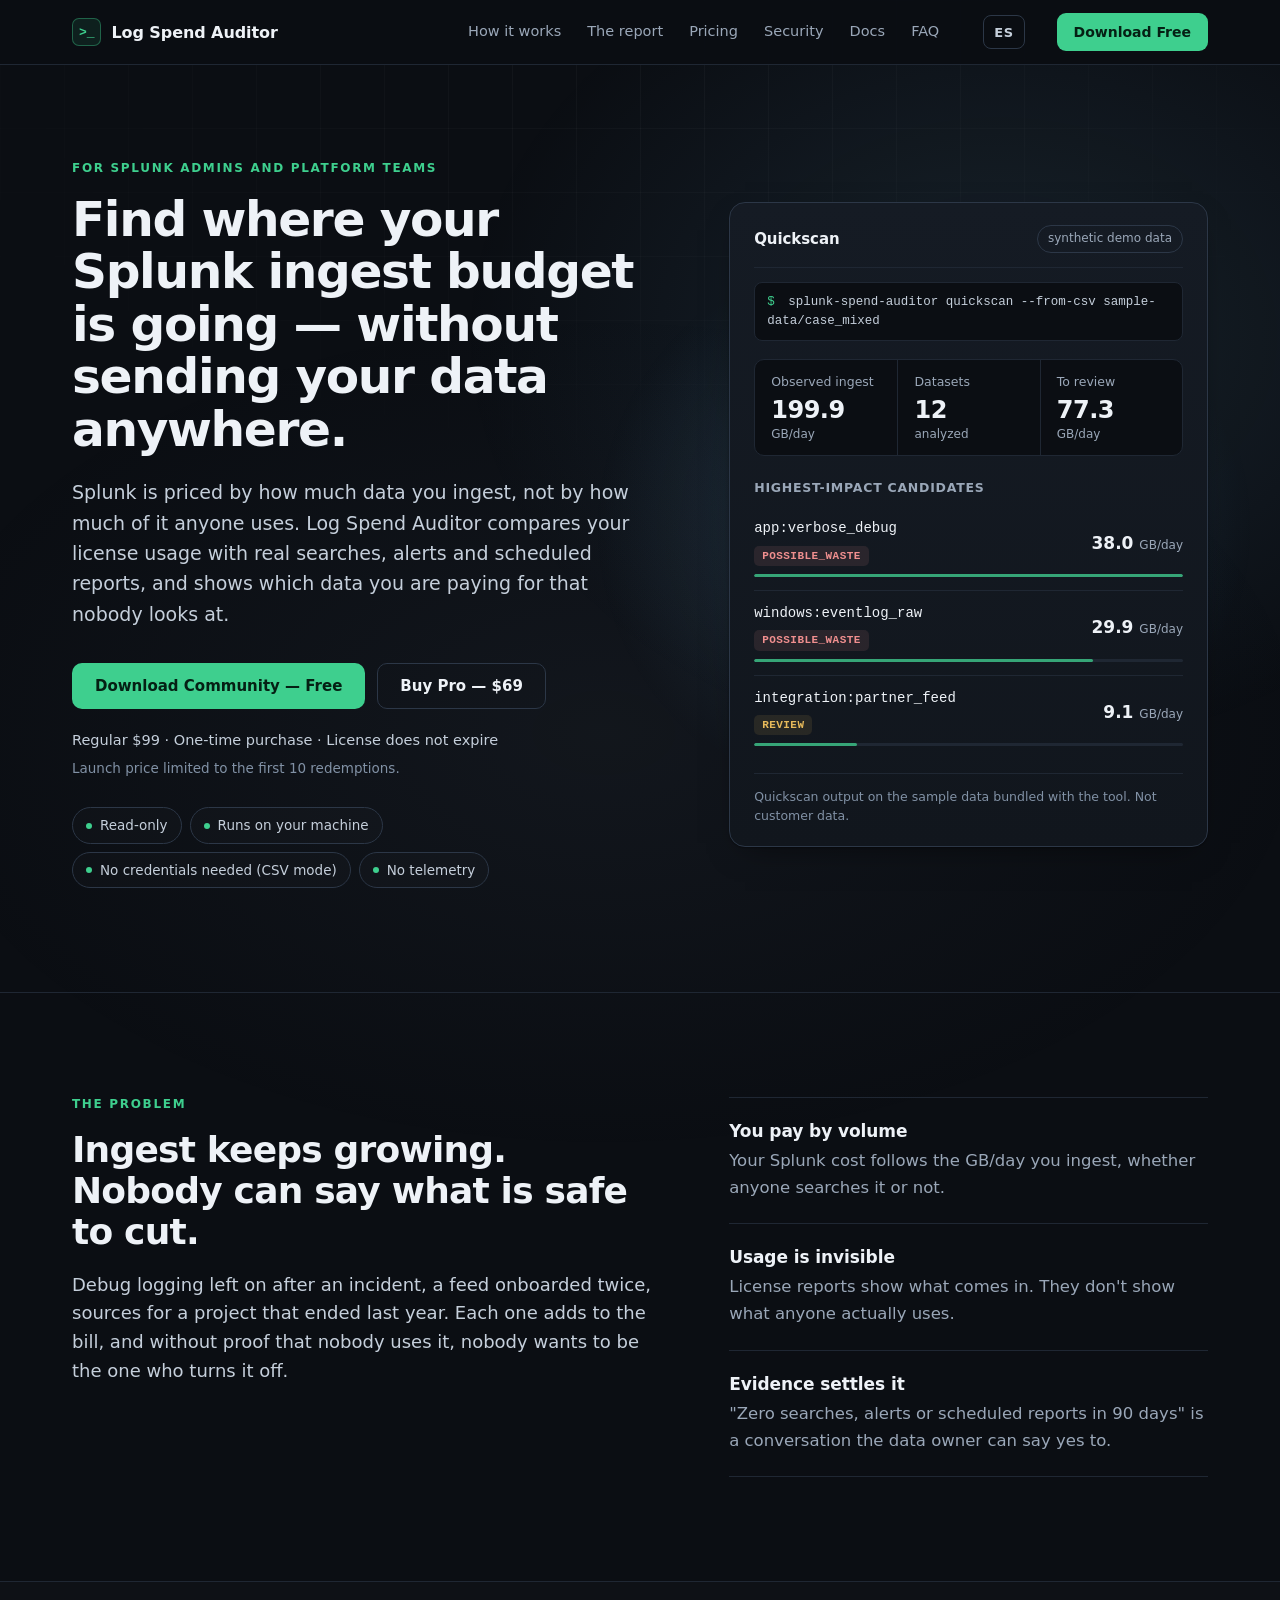
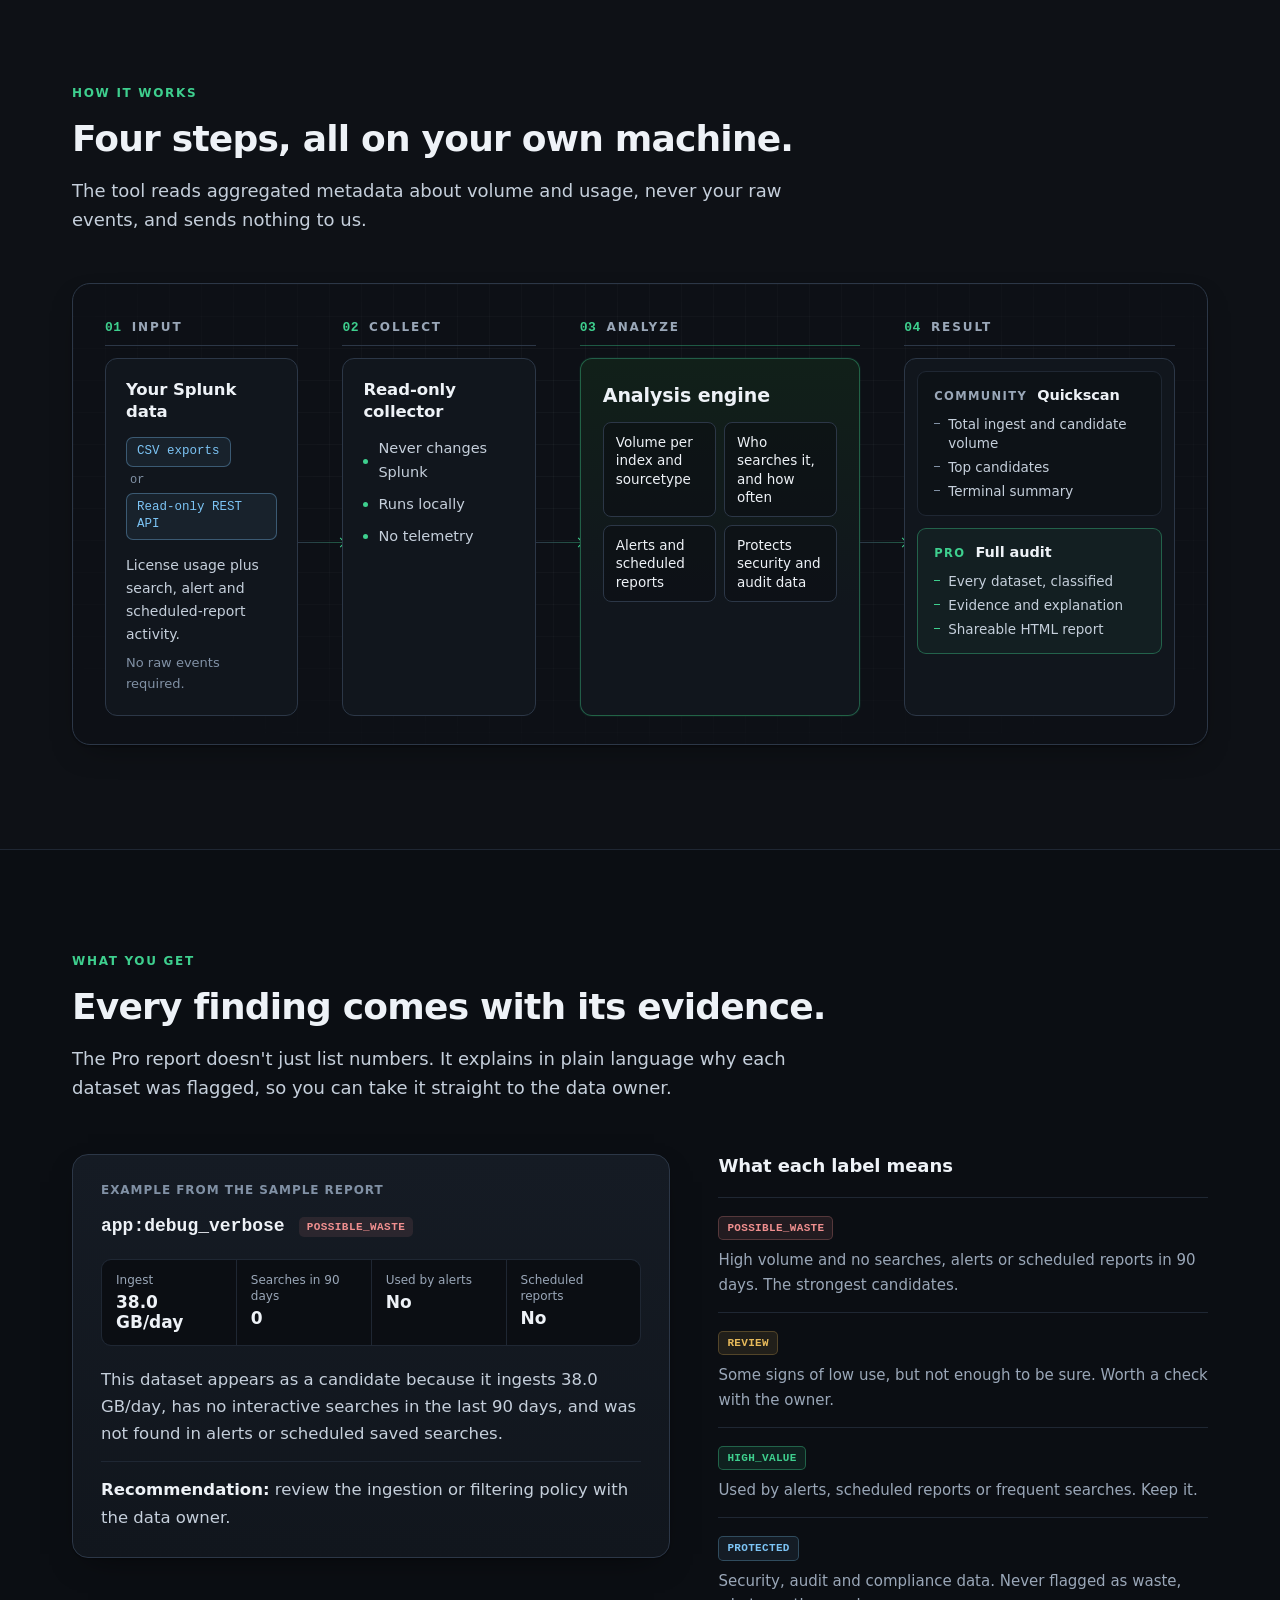
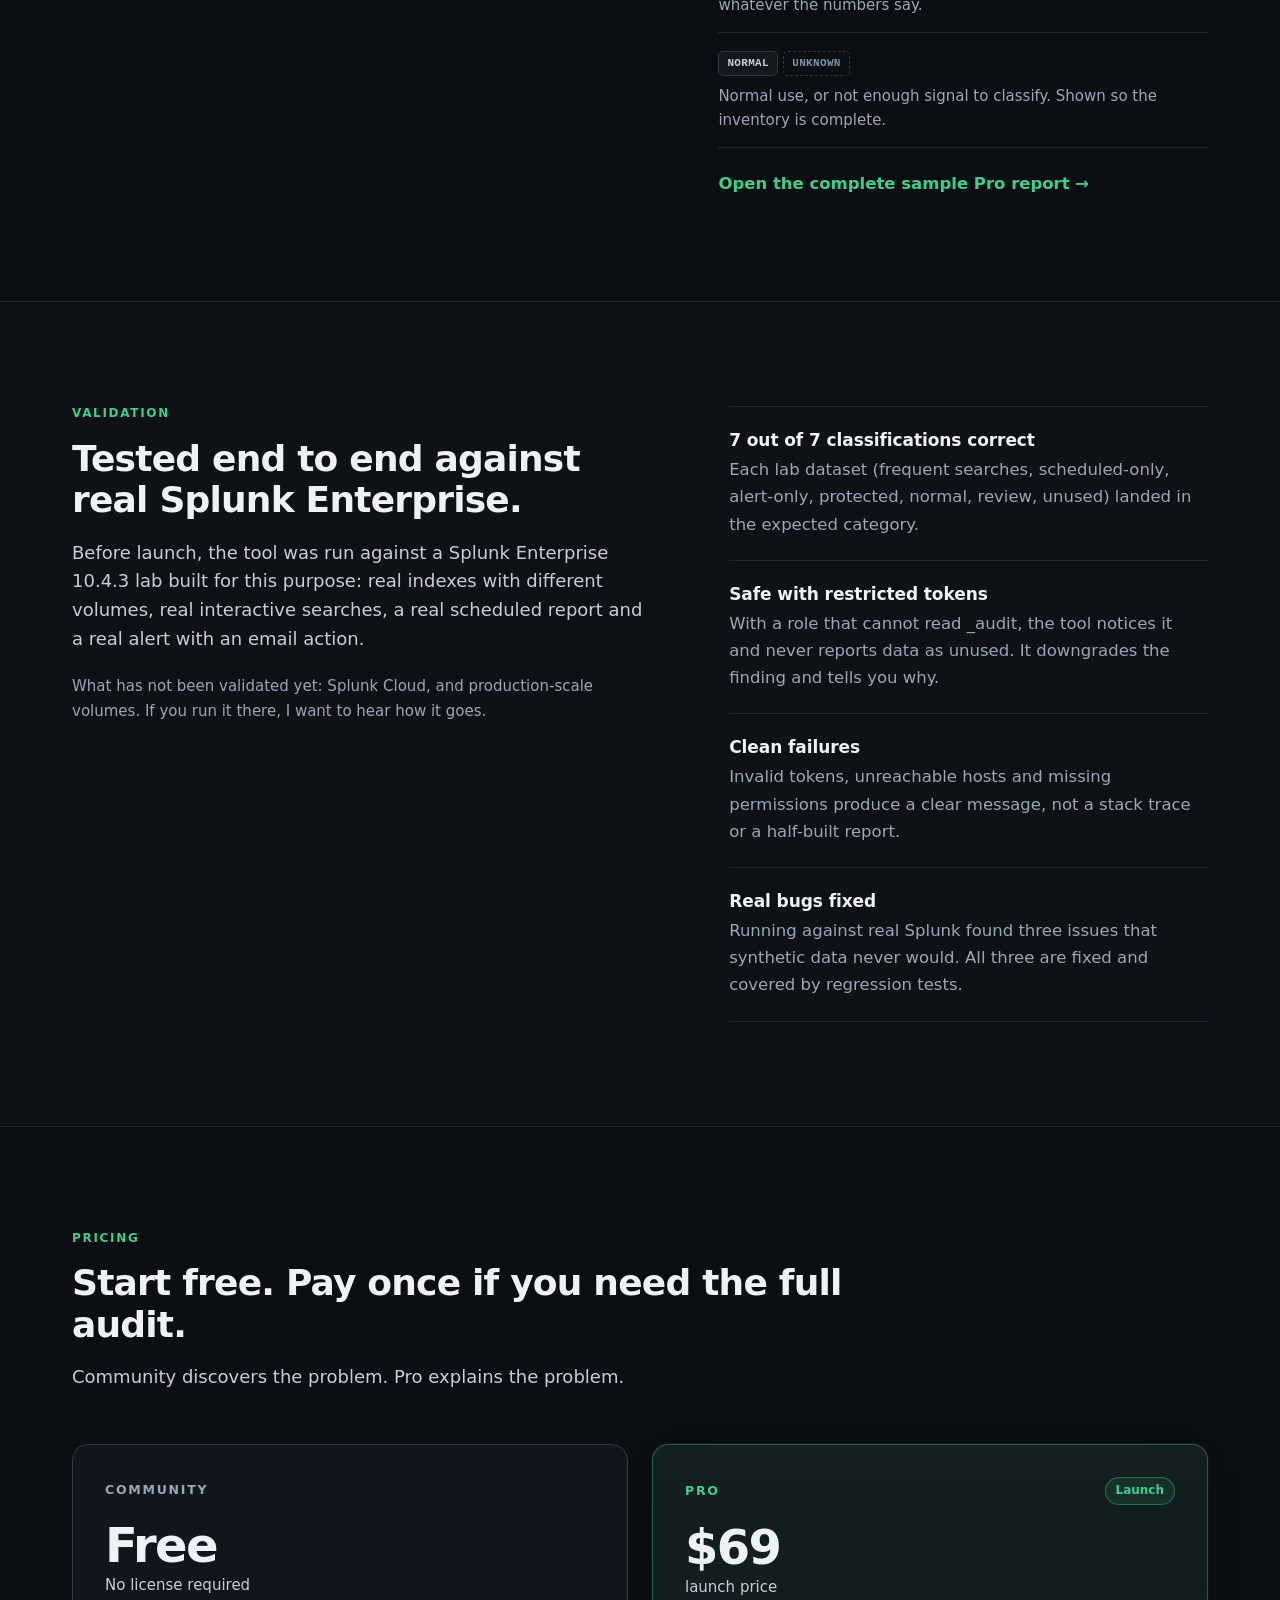
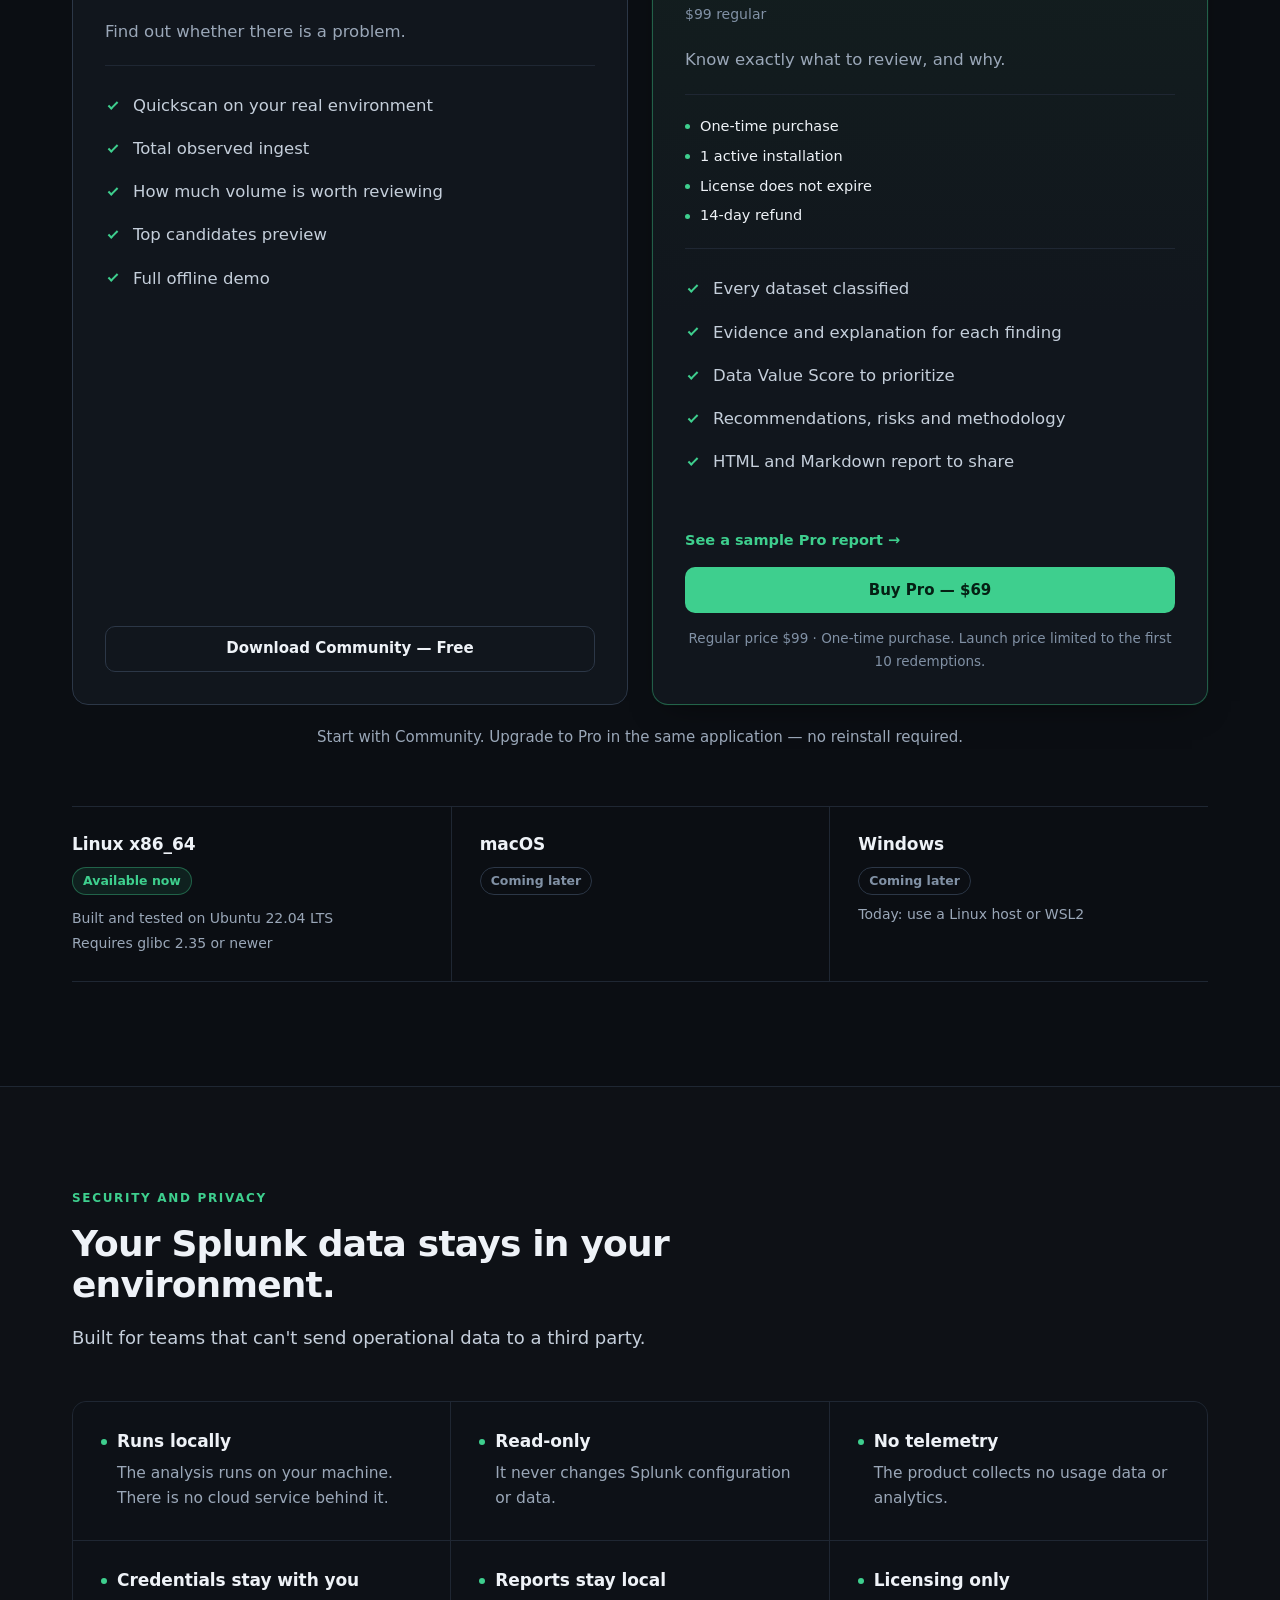
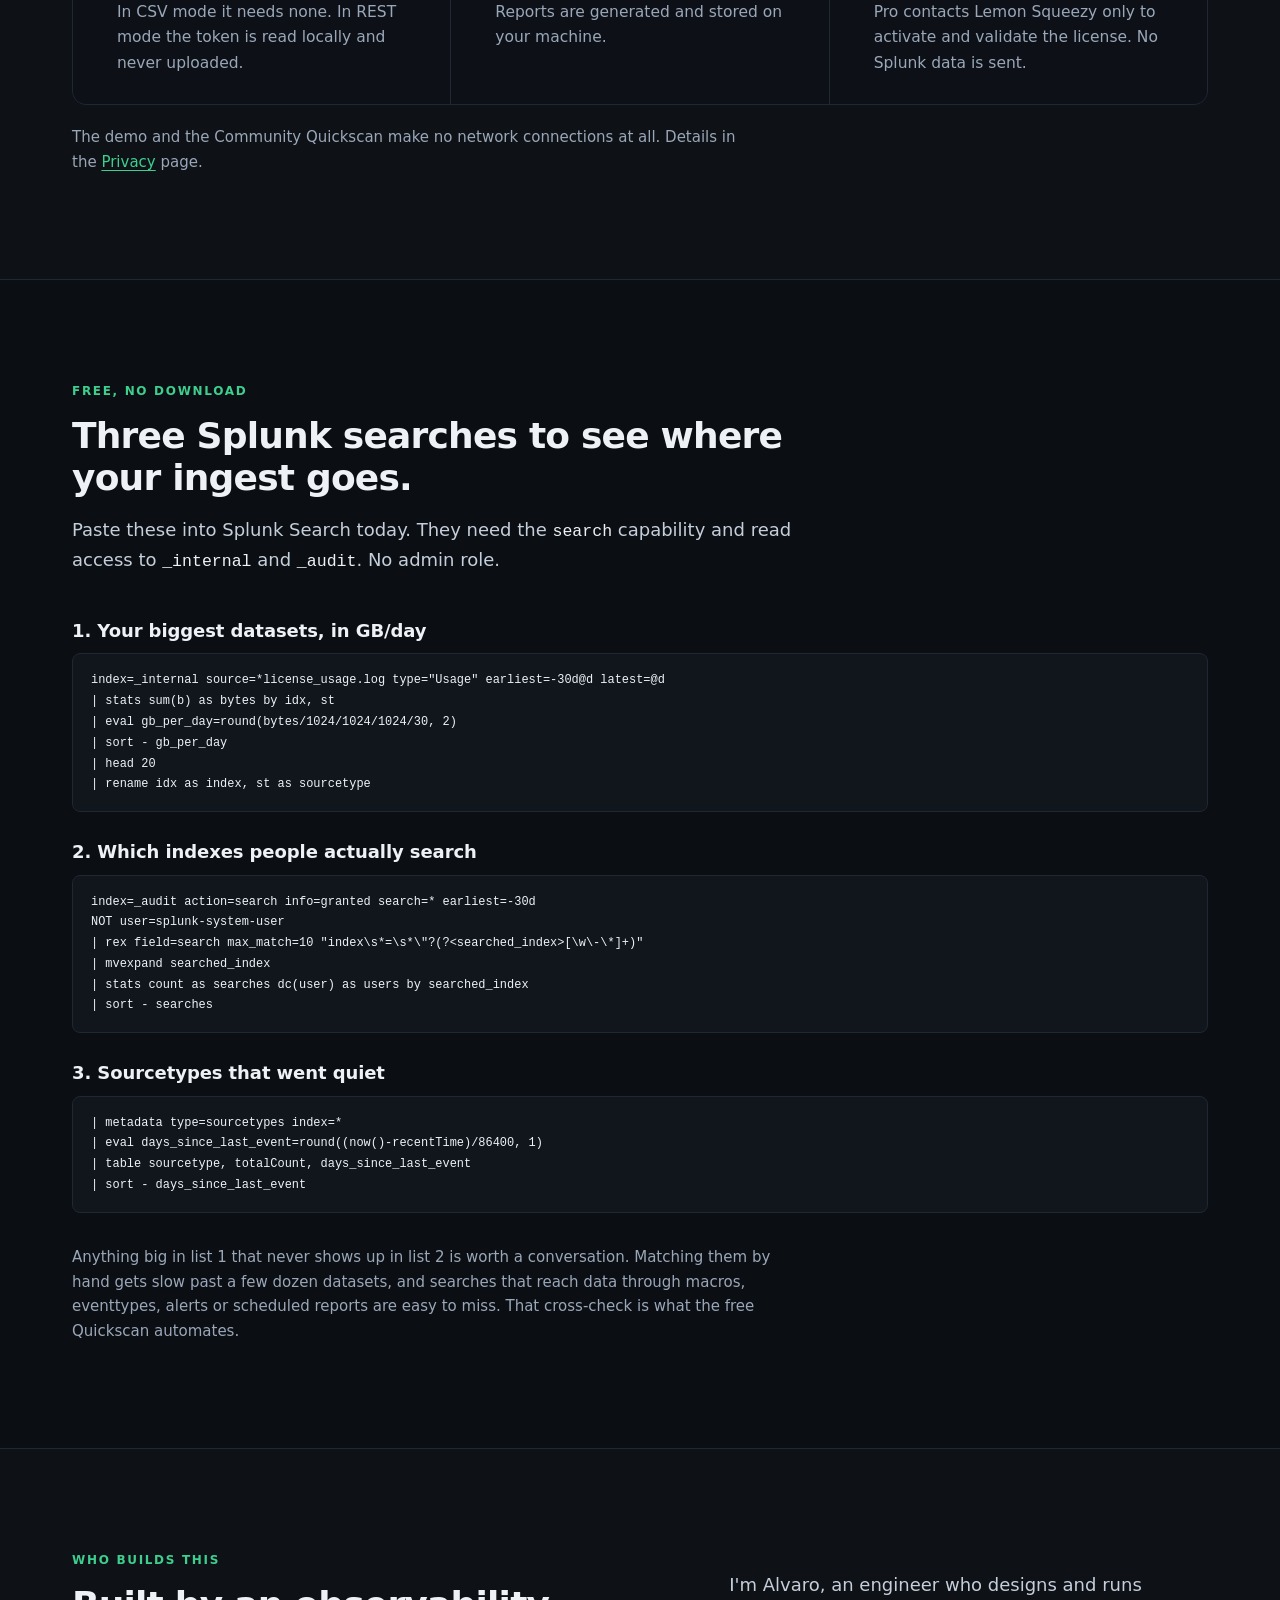
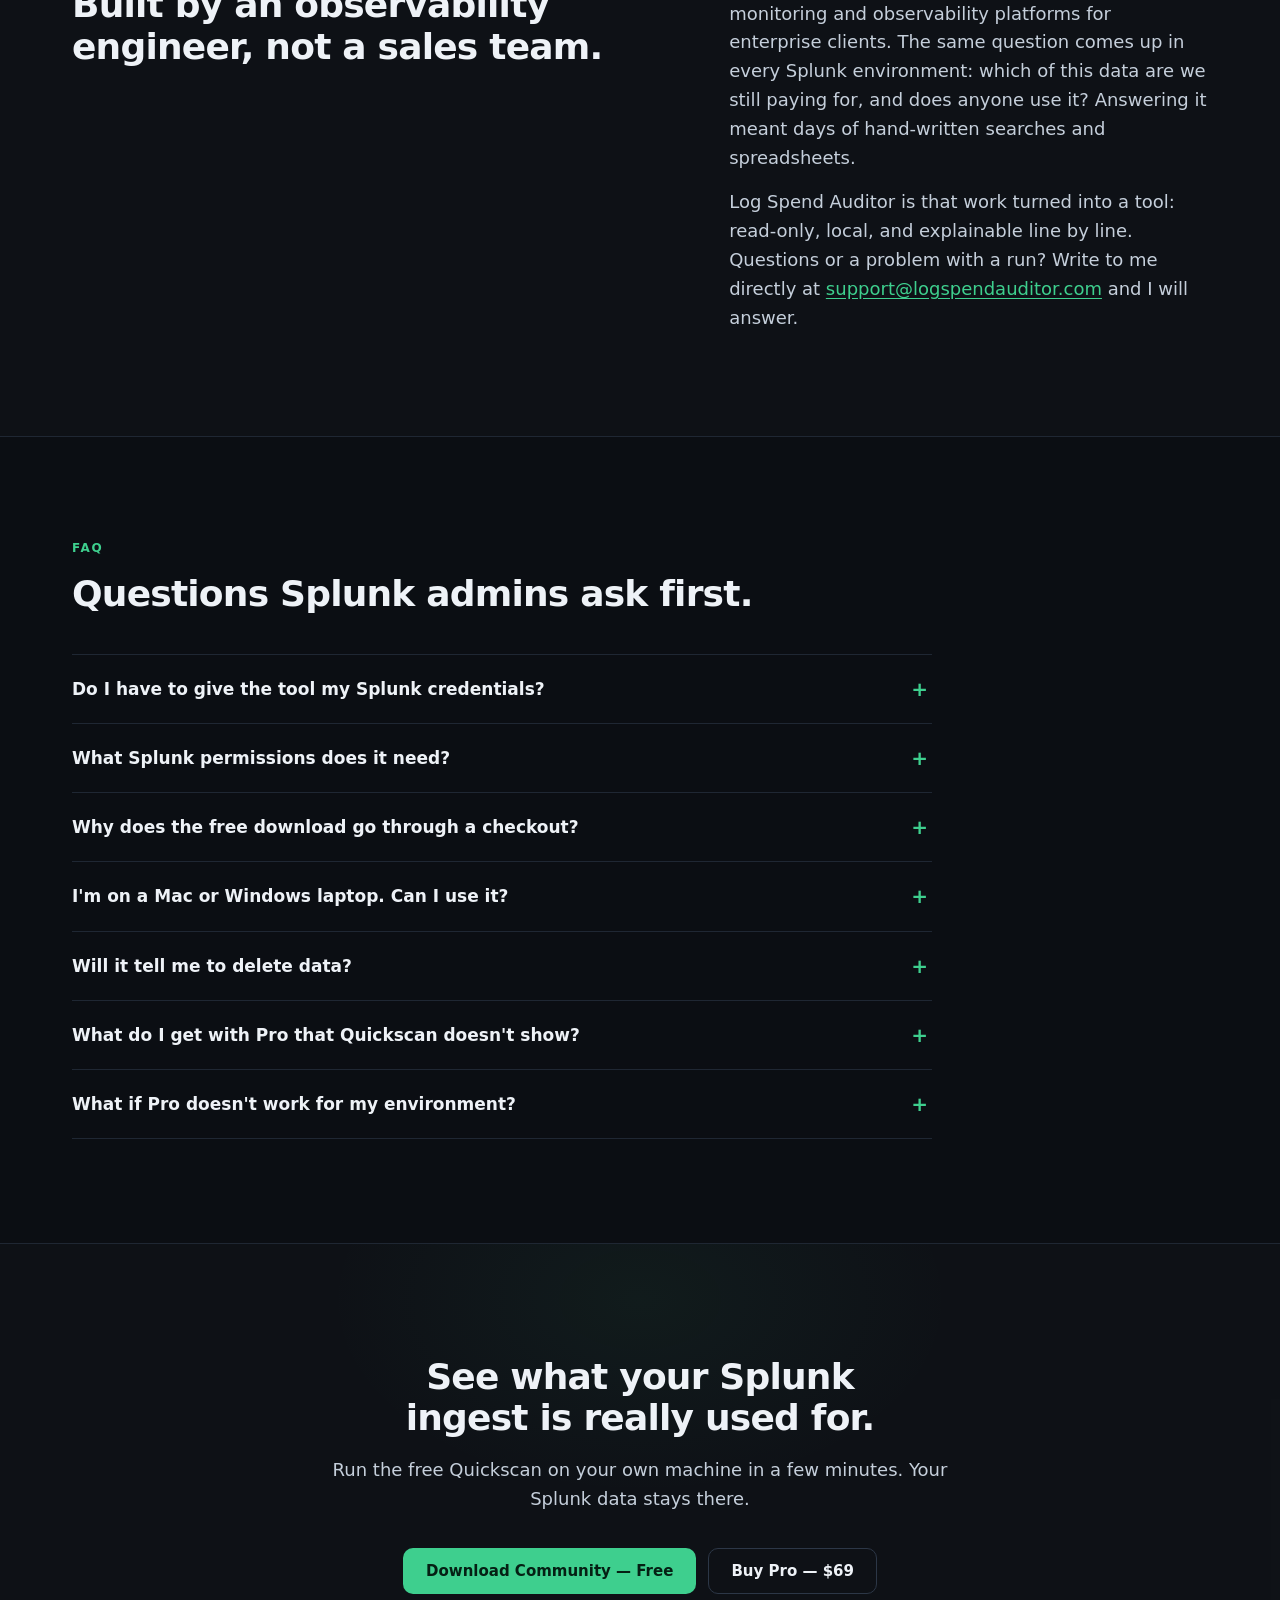
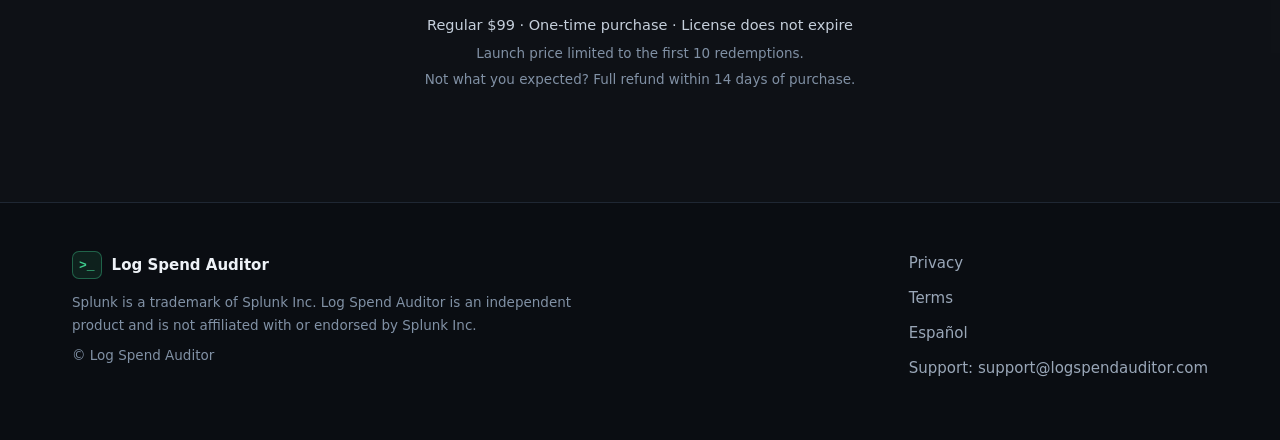
==== commit 991cc067: "Trust pass: docs (EN/ES), lab validation section, 14-day refund, support@ email - /docs/ and /es/doc" ====
--- a/index.html
+++ b/index.html
@@ -33,6 +33,7 @@
         <li><a href="#report">The report</a></li>
         <li><a href="#pricing">Pricing</a></li>
         <li><a href="#security">Security</a></li>
+        <li><a href="docs/">Docs</a></li>
         <li><a href="#faq">FAQ</a></li>
       </ul>
     </nav>
@@ -197,7 +198,24 @@
     </div>
   </section>
 
-  <section class="section section-alt" id="pricing" aria-labelledby="pricing-title">
+  <section class="section section-alt" id="tested" aria-labelledby="tested-title">
+    <div class="wrap two-col">
+      <div>
+        <p class="eyebrow">Validation</p>
+        <h2 id="tested-title">Tested end to end against real Splunk Enterprise.</h2>
+        <p class="body-lg">Before launch, the tool was run against a Splunk Enterprise 10.4.3 lab built for this purpose: real indexes with different volumes, real interactive searches, a real scheduled report and a real alert with an email action.</p>
+        <p class="muted">What has not been validated yet: Splunk Cloud, and production-scale volumes. If you run it there, I want to hear how it goes.</p>
+      </div>
+      <ul class="statements">
+        <li><h3>7 out of 7 classifications correct</h3><p>Each lab dataset (frequent searches, scheduled-only, alert-only, protected, normal, review, unused) landed in the expected category.</p></li>
+        <li><h3>Safe with restricted tokens</h3><p>With a role that cannot read _audit, the tool notices it and never reports data as unused. It downgrades the finding and tells you why.</p></li>
+        <li><h3>Clean failures</h3><p>Invalid tokens, unreachable hosts and missing permissions produce a clear message, not a stack trace or a half-built report.</p></li>
+        <li><h3>Real bugs fixed</h3><p>Running against real Splunk found three issues that synthetic data never would. All three are fixed and covered by regression tests.</p></li>
+      </ul>
+    </div>
+  </section>
+
+  <section class="section" id="pricing" aria-labelledby="pricing-title">
     <div class="wrap">
       <p class="eyebrow">Pricing</p>
       <h2 id="pricing-title">Start free. Pay once if you need the full audit.</h2>
@@ -234,6 +252,7 @@
             <li>One-time purchase</li>
             <li>1 active installation</li>
             <li>License does not expire</li>
+            <li>14-day refund</li>
           </ul>
           <ul class="check">
             <li>Every dataset classified</li>
@@ -268,7 +287,7 @@
     </div>
   </section>
 
-  <section class="section" id="security" aria-labelledby="security-title">
+  <section class="section section-alt" id="security" aria-labelledby="security-title">
     <div class="wrap">
       <p class="eyebrow">Security and privacy</p>
       <h2 id="security-title">Your Splunk data stays in your environment.</h2>
@@ -285,7 +304,7 @@
     </div>
   </section>
 
-  <section class="section section-alt" id="free-queries" aria-labelledby="queries-title">
+  <section class="section" id="free-queries" aria-labelledby="queries-title">
     <div class="wrap">
       <p class="eyebrow">Free, no download</p>
       <h2 id="queries-title">Three Splunk searches to see where your ingest goes.</h2>
@@ -321,7 +340,7 @@
     </div>
   </section>
 
-  <section class="section" id="builder" aria-labelledby="builder-title">
+  <section class="section section-alt" id="builder" aria-labelledby="builder-title">
     <div class="wrap two-col">
       <div>
         <p class="eyebrow">Who builds this</p>
@@ -329,12 +348,12 @@
       </div>
       <div>
         <p class="body-lg">I'm Alvaro, an engineer who designs and runs monitoring and observability platforms for enterprise clients. The same question comes up in every Splunk environment: which of this data are we still paying for, and does anyone use it? Answering it meant days of hand-written searches and spreadsheets.</p>
-        <p class="body-lg">Log Spend Auditor is that work turned into a tool: read-only, local, and explainable line by line. Questions or a problem with a run? Write to me directly at <a href="mailto:alvaro.duemis@gmail.com">alvaro.duemis@gmail.com</a> and I will answer.</p>
-      </div>
-    </div>
-  </section>
-
-  <section class="section section-alt" id="faq" aria-labelledby="faq-title">
+        <p class="body-lg">Log Spend Auditor is that work turned into a tool: read-only, local, and explainable line by line. Questions or a problem with a run? Write to me directly at <a href="mailto:support@logspendauditor.com">support@logspendauditor.com</a> and I will answer.</p>
+      </div>
+    </div>
+  </section>
+
+  <section class="section" id="faq" aria-labelledby="faq-title">
     <div class="wrap">
       <p class="eyebrow">FAQ</p>
       <h2 id="faq-title">Questions Splunk admins ask first.</h2>
@@ -345,6 +364,7 @@
         <details><summary>I'm on a Mac or Windows laptop. Can I use it?</summary><p>The current build runs on Linux x86_64 with glibc 2.35 or newer, for example a jump host, a VM or WSL2 with Ubuntu 22.04. Native macOS and Windows builds come later.</p></details>
         <details><summary>Will it tell me to delete data?</summary><p>No. It classifies each index and sourcetype and shows the evidence behind it. Findings are candidates to review with the data owner; savings are an estimate, not a guarantee, and you decide what to change.</p></details>
         <details><summary>What do I get with Pro that Quickscan doesn't show?</summary><p>The classification of every dataset, the evidence and explanation for each one, the Data Value Score, recommendations, risks and methodology, as an HTML and Markdown report you can share. <a href="sample-report/">Here is a complete example.</a></p></details>
+        <details><summary>What if Pro doesn't work for my environment?</summary><p>Write to <a href="mailto:support@logspendauditor.com">support@logspendauditor.com</a> within 14 days of purchase and you get a full refund. Purchases are processed by Lemon Squeezy, so the refund goes back to the same payment method.</p></details>
       </div>
     </div>
   </section>
@@ -359,6 +379,7 @@
       </div>
       <p class="price-line center">Regular $99 · One-time purchase · License does not expire</p>
       <p class="price-fine center">Launch price limited to the first 10 redemptions.</p>
+      <p class="price-fine center">Not what you expected? Full refund within 14 days of purchase.</p>
     </div>
   </section>
 </main>
@@ -375,7 +396,7 @@
         <li><a href="privacy/">Privacy</a></li>
         <li><a href="terms/">Terms</a></li>
         <li><a href="es/" hreflang="es" lang="es">Español</a></li>
-        <li><a href="mailto:alvaro.duemis@gmail.com">Support: alvaro.duemis@gmail.com</a></li>
+        <li><a href="mailto:support@logspendauditor.com">Support: support@logspendauditor.com</a></li>
       </ul>
     </nav>
   </div>
--- a/site-v2.css
+++ b/site-v2.css
@@ -432,3 +432,34 @@
   .finding-signals { grid-template-columns: repeat(2, minmax(0, 1fr)); }
   .finding { padding: 22px 20px; }
 }
+
+/* --- docs page --- */
+.docs { padding: 72px 0 104px; }
+.docs-grid { display: grid; grid-template-columns: 220px minmax(0, 1fr); gap: 64px; align-items: start; }
+.docs-toc { position: sticky; top: 96px; }
+.docs-toc ol { border-left: 1px solid var(--border); }
+.docs-toc a { display: block; padding: 6px 0 6px 16px; margin-left: -1px; border-left: 1px solid transparent; color: var(--muted); font-size: 14.5px; text-decoration: none; }
+.docs-toc a:hover { color: var(--text); border-left-color: var(--accent); }
+.docs-body { max-width: 760px; min-width: 0; }
+.docs-body > .eyebrow { display: none; }
+.docs-body section { padding-top: 48px; scroll-margin-top: 80px; }
+.docs-body h2 { font-size: 26px; max-width: none; }
+.docs-body p, .docs-body .doc-list { margin-top: 14px; color: var(--text-2); }
+.docs-body pre { margin: 16px 0 0; padding: 16px 18px; border: 1px solid var(--border); border-radius: var(--radius-sm); background: var(--surface); overflow-x: auto; font: 13.5px/1.65 var(--mono); color: var(--text); }
+.docs-body code { font-family: var(--mono); font-size: .9em; color: var(--text); }
+.docs-body :not(pre) > code { padding: 1px 6px; border-radius: 5px; background: var(--surface-2); border: 1px solid var(--border); }
+.doc-list { padding-left: 20px; list-style: disc; }
+.doc-list li { margin-top: 8px; }
+.doc-list li::marker { color: var(--accent); }
+.table-wrap { margin-top: 16px; overflow-x: auto; border: 1px solid var(--border); border-radius: var(--radius-sm); }
+.docs-body table { width: 100%; border-collapse: collapse; font-size: 14.5px; }
+.docs-body th, .docs-body td { padding: 11px 14px; text-align: left; vertical-align: top; border-bottom: 1px solid var(--border); }
+.docs-body th { background: var(--surface); color: var(--muted); font-weight: 600; font-size: 13px; }
+.docs-body td { color: var(--text-2); }
+.docs-body tr:last-child td { border-bottom: 0; }
+@media (max-width: 900px) {
+  .docs-grid { grid-template-columns: 1fr; gap: 0; }
+  .docs-toc { display: none; }
+  .docs-body > .eyebrow { display: block; }
+  .docs { padding: 48px 0 72px; }
+}
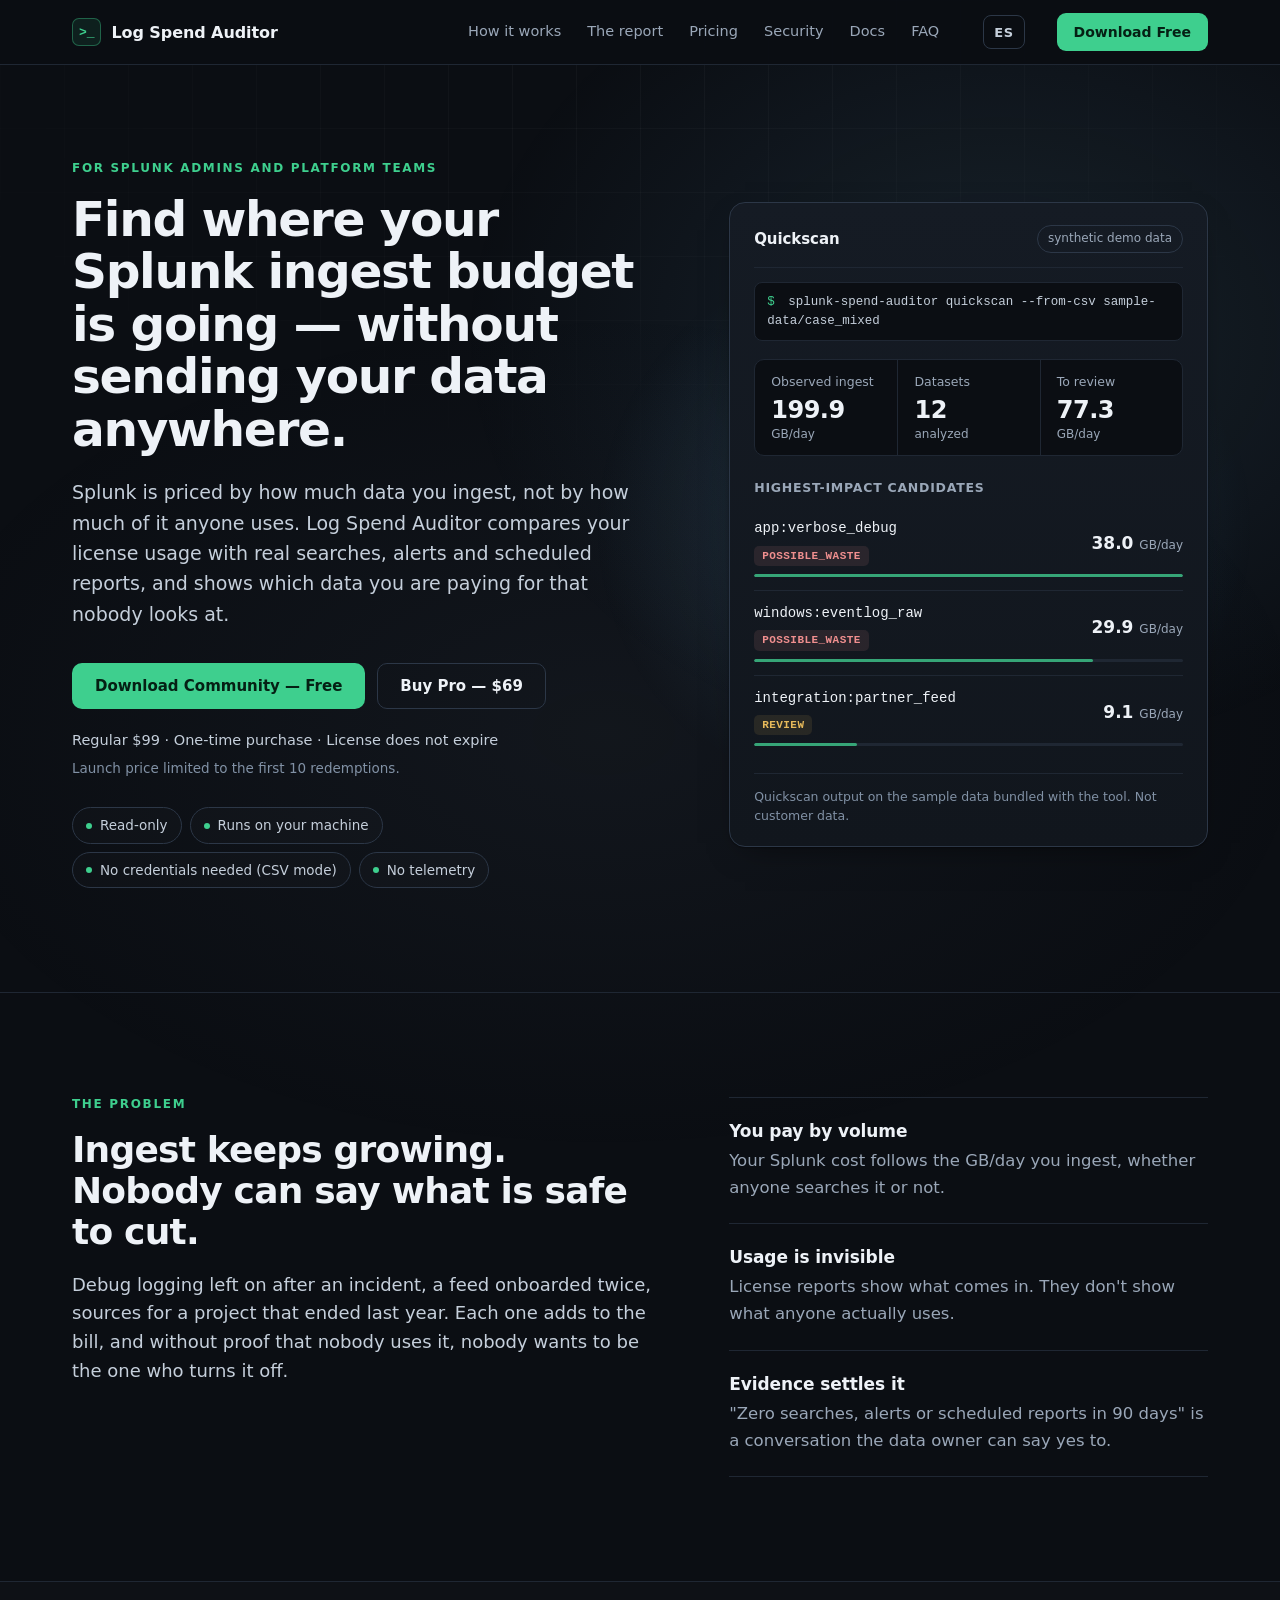
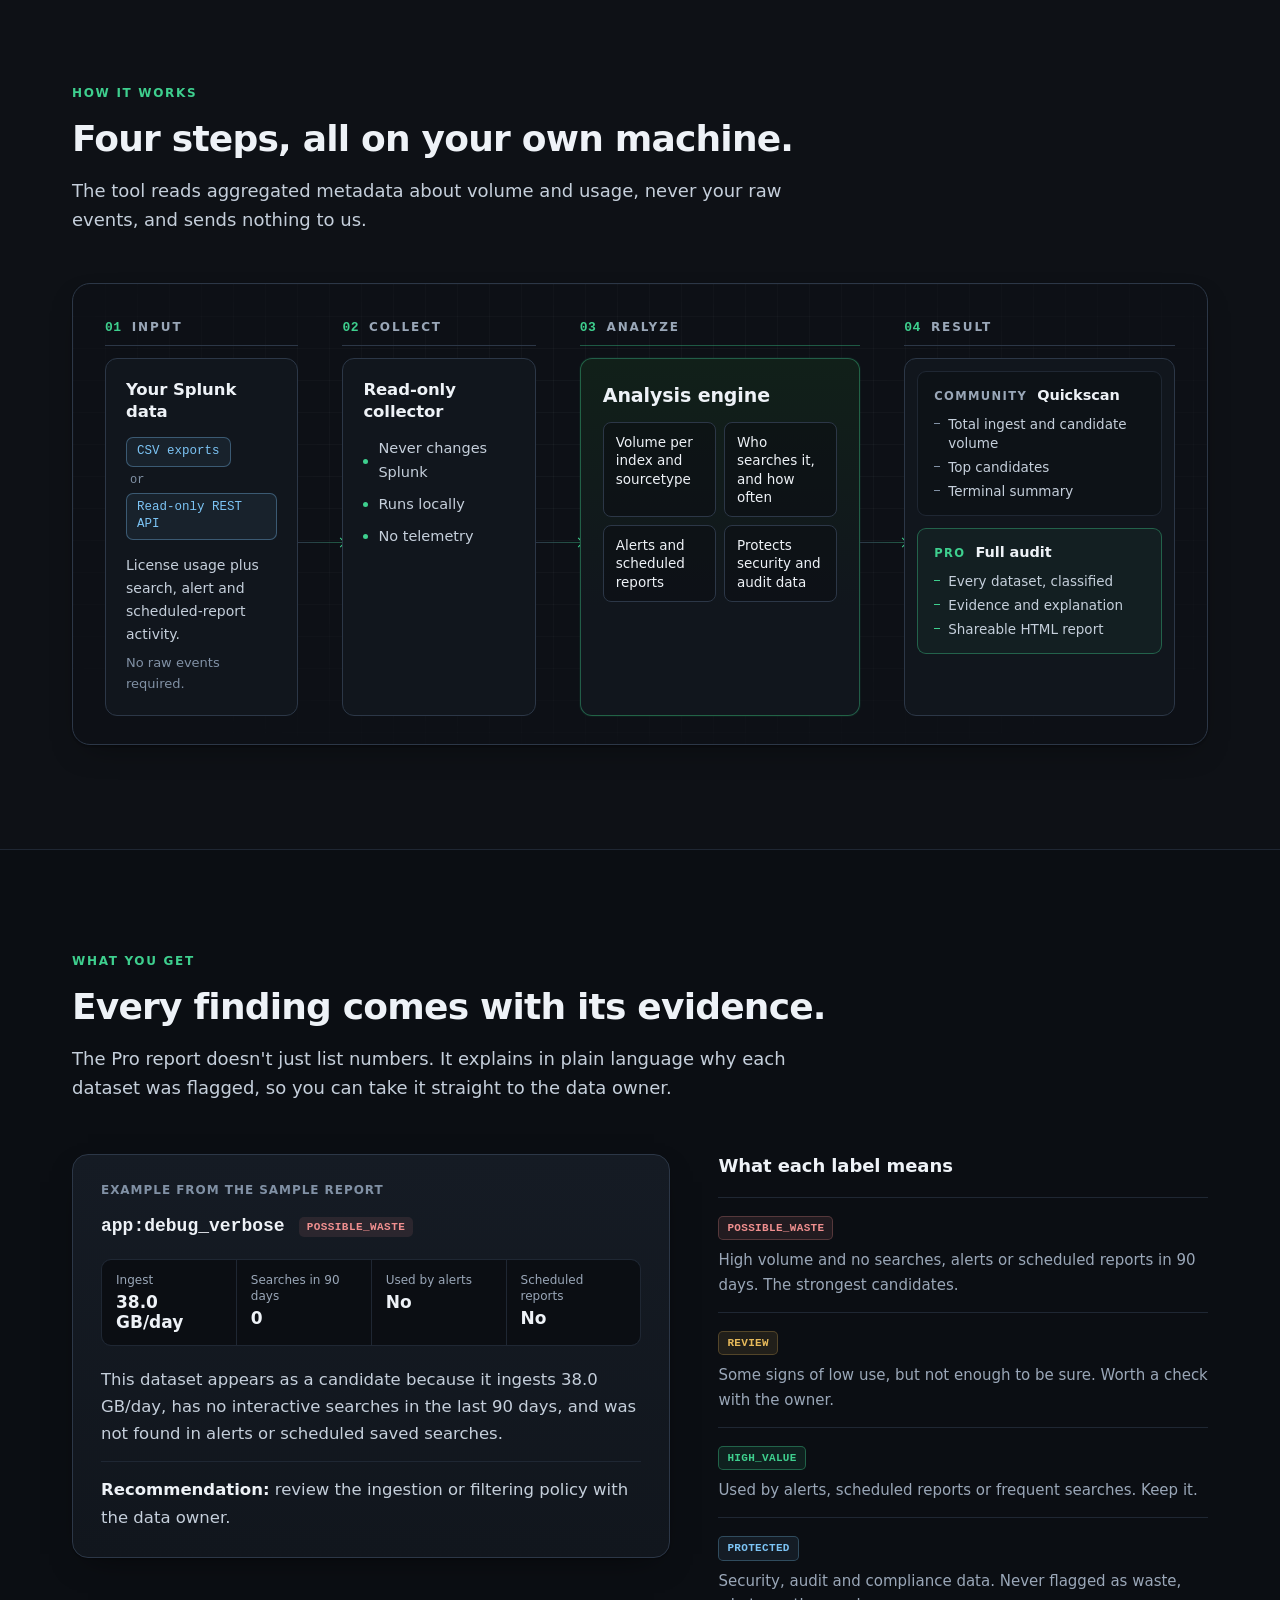
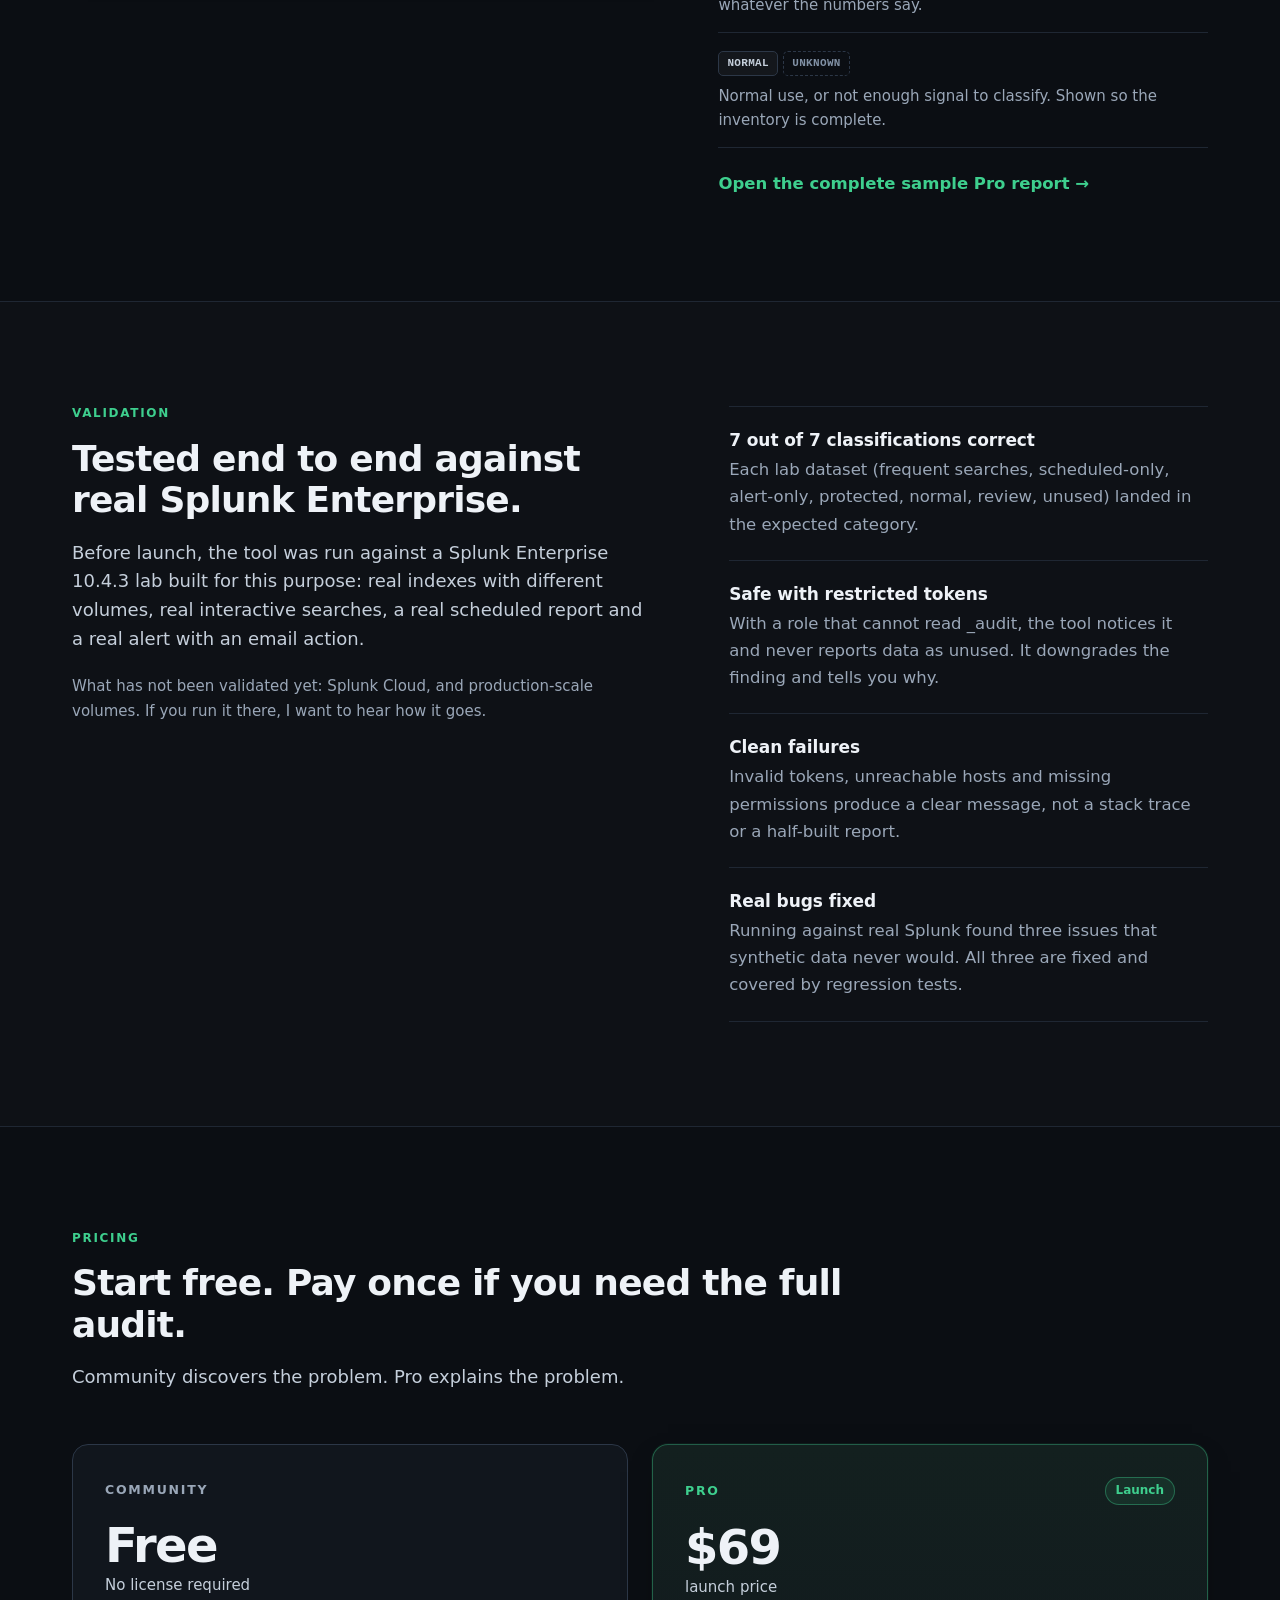
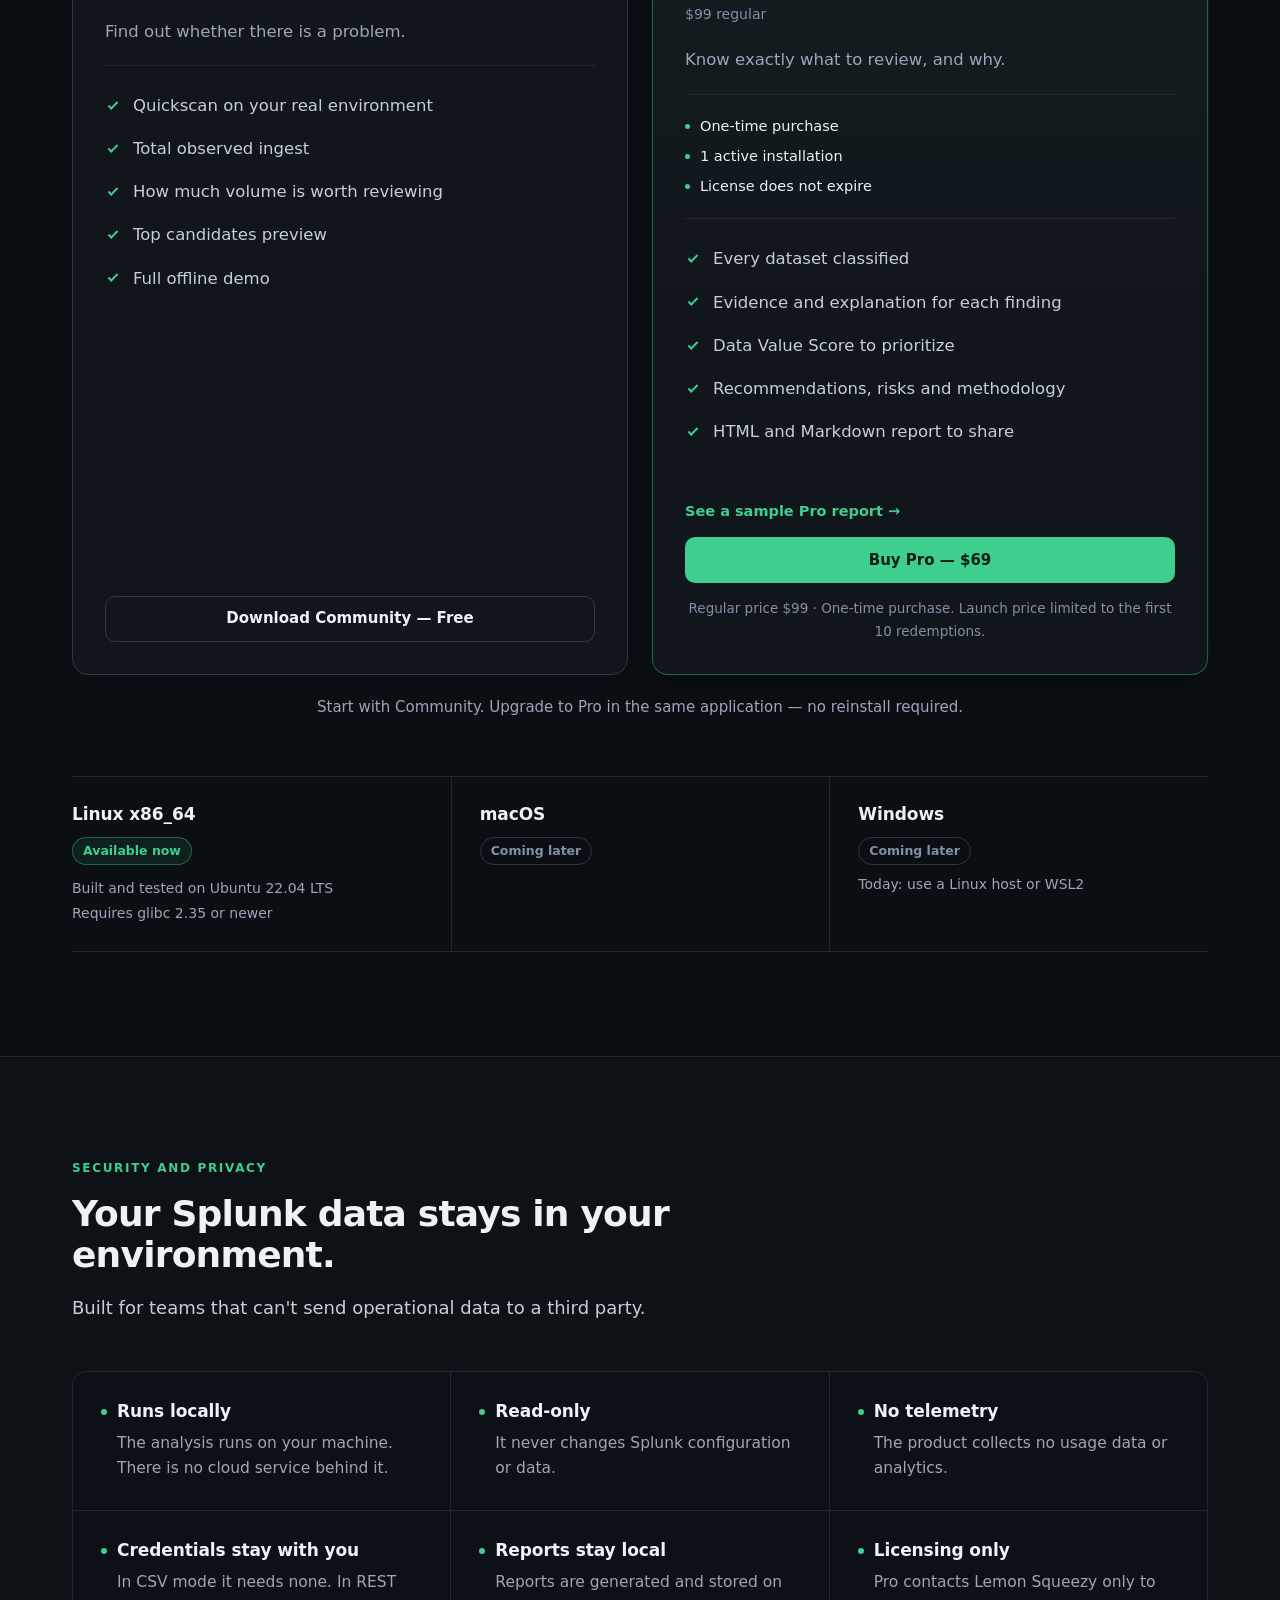
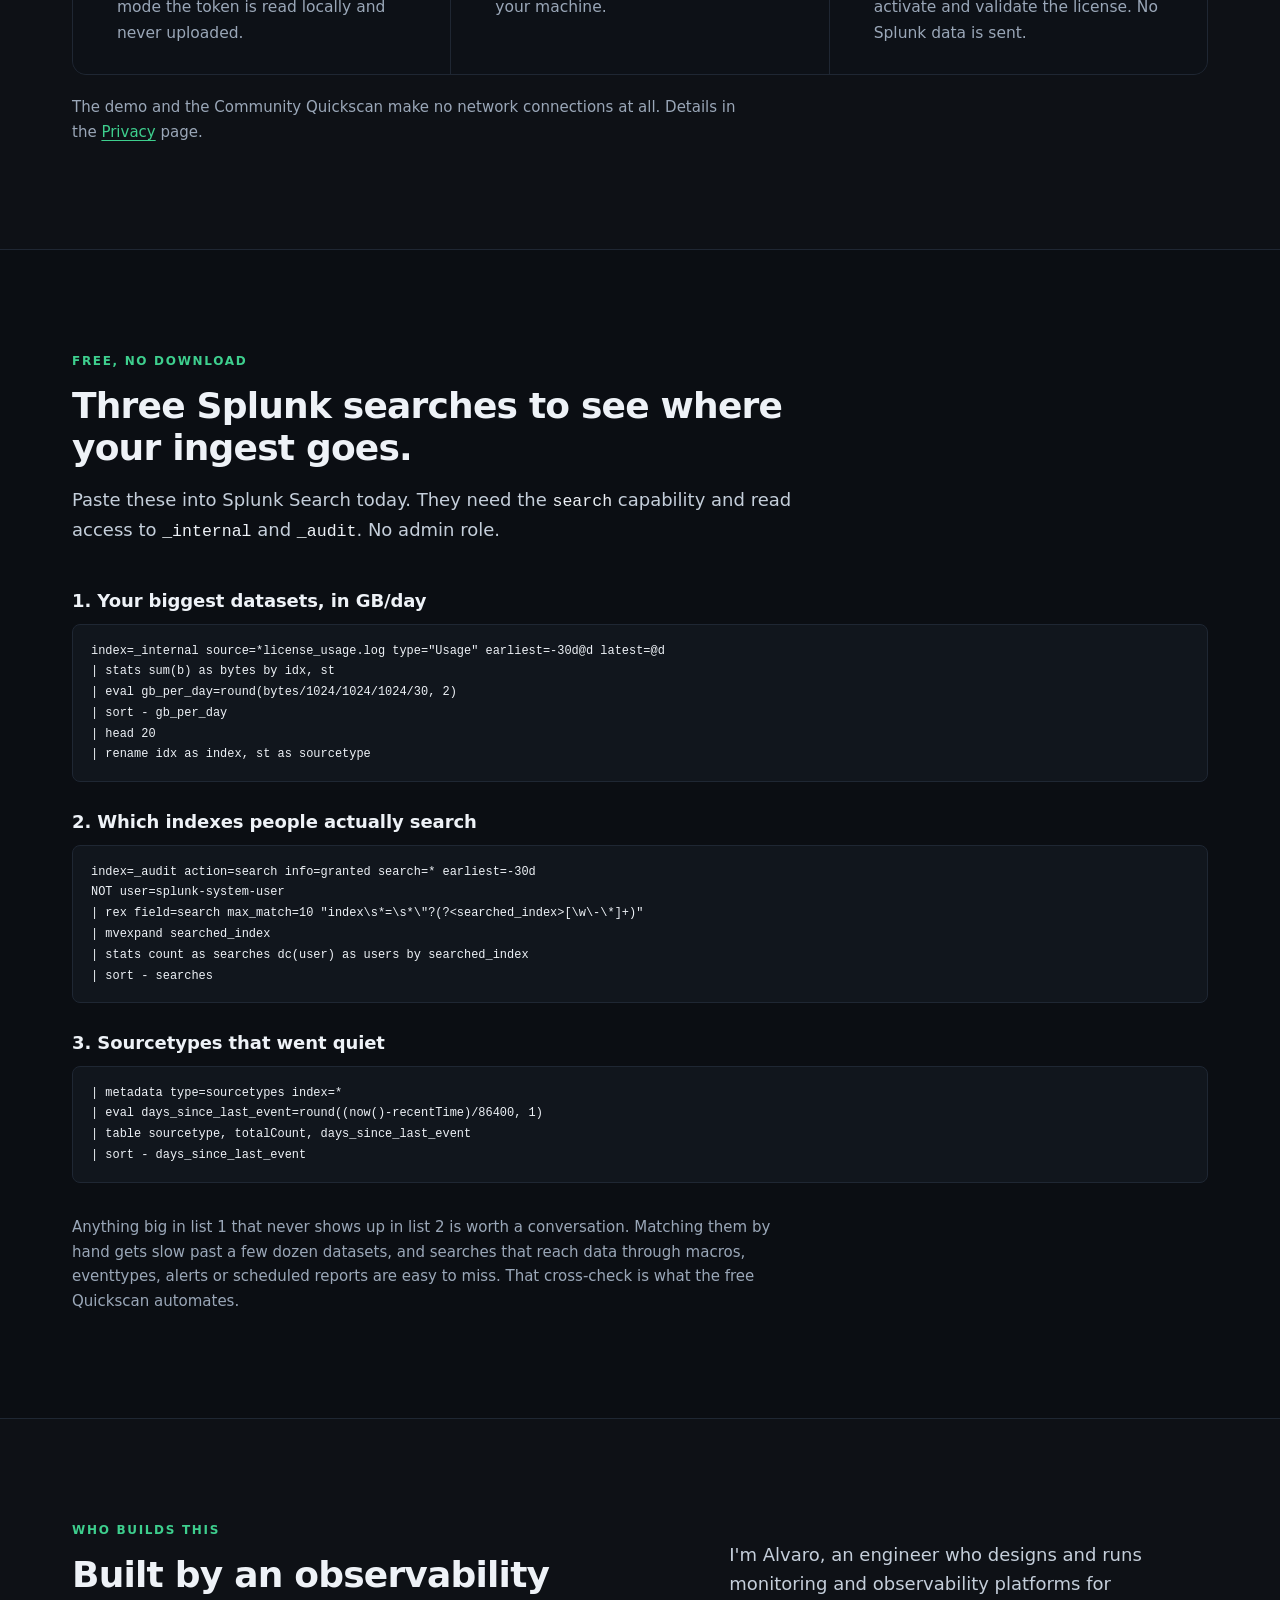
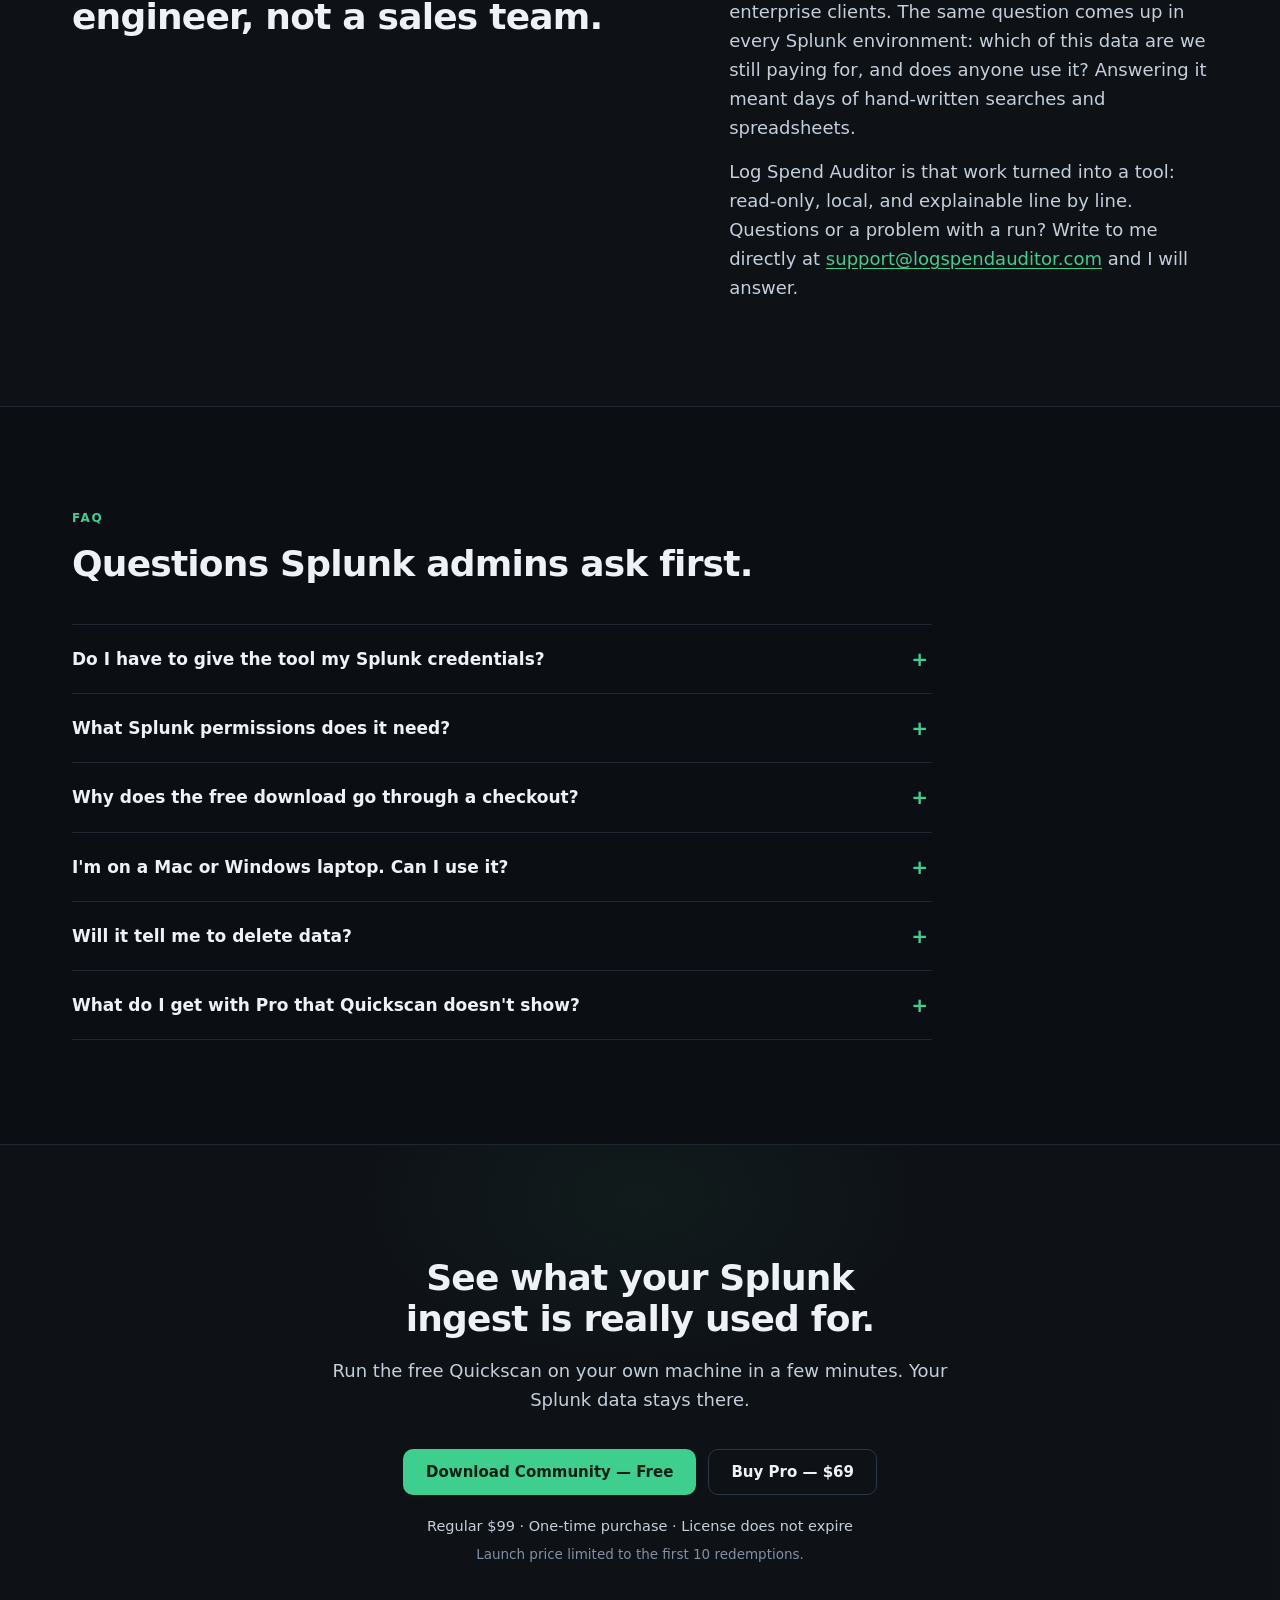
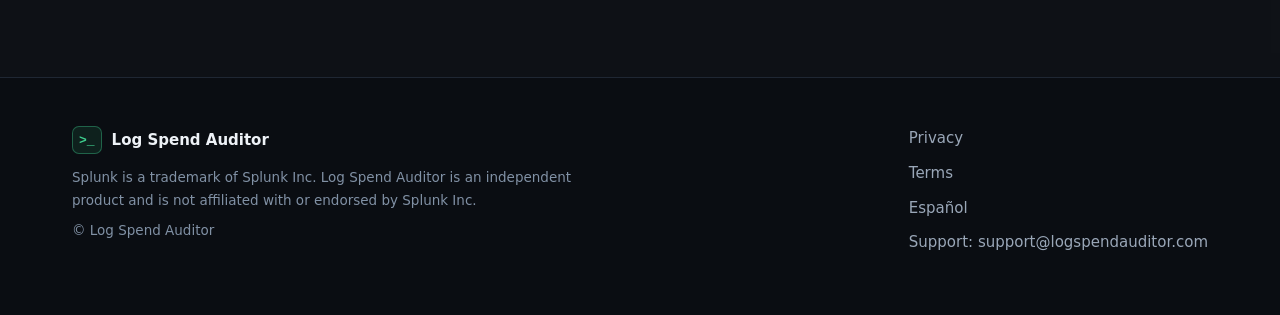
==== commit 0dce6477: "Remove the 14-day refund policy Drops the refund section from Terms and every refund mention from th" ====
--- a/index.html
+++ b/index.html
@@ -252,7 +252,6 @@
             <li>One-time purchase</li>
             <li>1 active installation</li>
             <li>License does not expire</li>
-            <li>14-day refund</li>
           </ul>
           <ul class="check">
             <li>Every dataset classified</li>
@@ -364,7 +363,6 @@
         <details><summary>I'm on a Mac or Windows laptop. Can I use it?</summary><p>The current build runs on Linux x86_64 with glibc 2.35 or newer, for example a jump host, a VM or WSL2 with Ubuntu 22.04. Native macOS and Windows builds come later.</p></details>
         <details><summary>Will it tell me to delete data?</summary><p>No. It classifies each index and sourcetype and shows the evidence behind it. Findings are candidates to review with the data owner; savings are an estimate, not a guarantee, and you decide what to change.</p></details>
         <details><summary>What do I get with Pro that Quickscan doesn't show?</summary><p>The classification of every dataset, the evidence and explanation for each one, the Data Value Score, recommendations, risks and methodology, as an HTML and Markdown report you can share. <a href="sample-report/">Here is a complete example.</a></p></details>
-        <details><summary>What if Pro doesn't work for my environment?</summary><p>Write to <a href="mailto:support@logspendauditor.com">support@logspendauditor.com</a> within 14 days of purchase and you get a full refund. Purchases are processed by Lemon Squeezy, so the refund goes back to the same payment method.</p></details>
       </div>
     </div>
   </section>
@@ -379,7 +377,6 @@
       </div>
       <p class="price-line center">Regular $99 · One-time purchase · License does not expire</p>
       <p class="price-fine center">Launch price limited to the first 10 redemptions.</p>
-      <p class="price-fine center">Not what you expected? Full refund within 14 days of purchase.</p>
     </div>
   </section>
 </main>
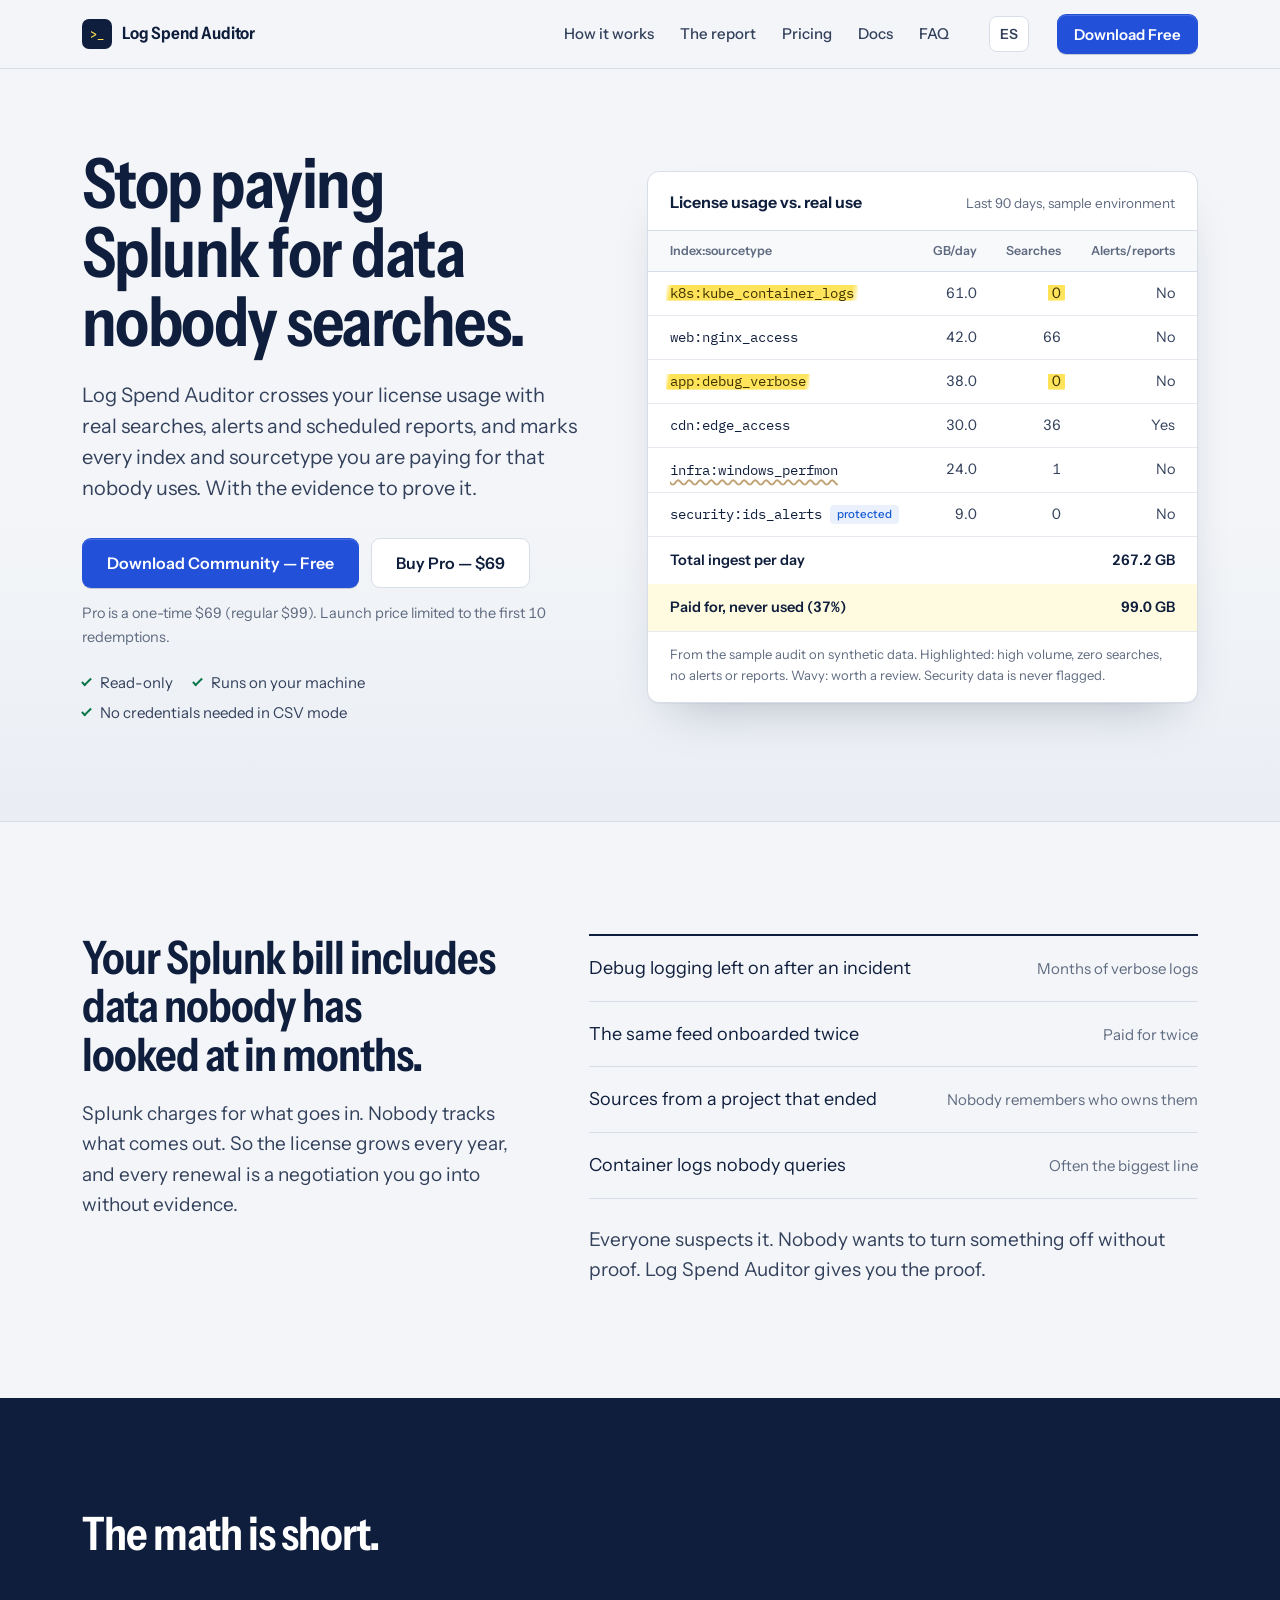
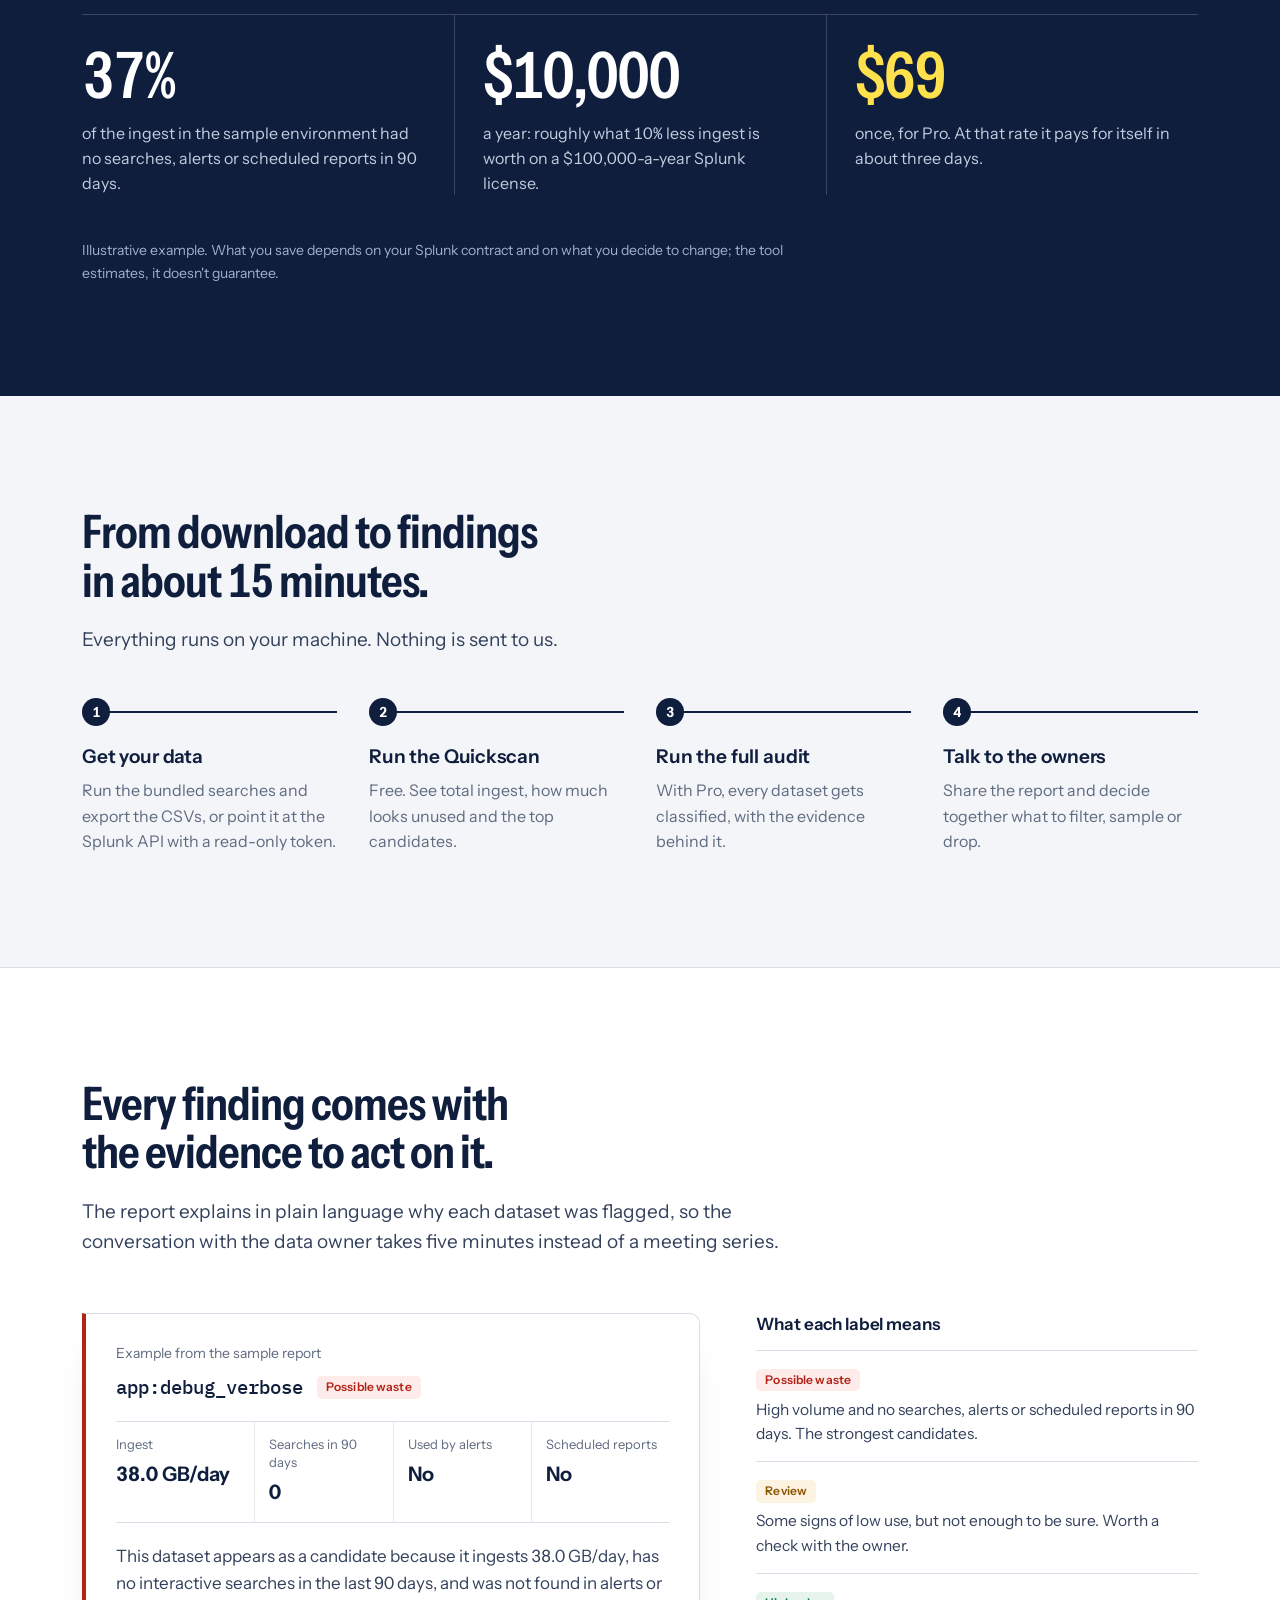
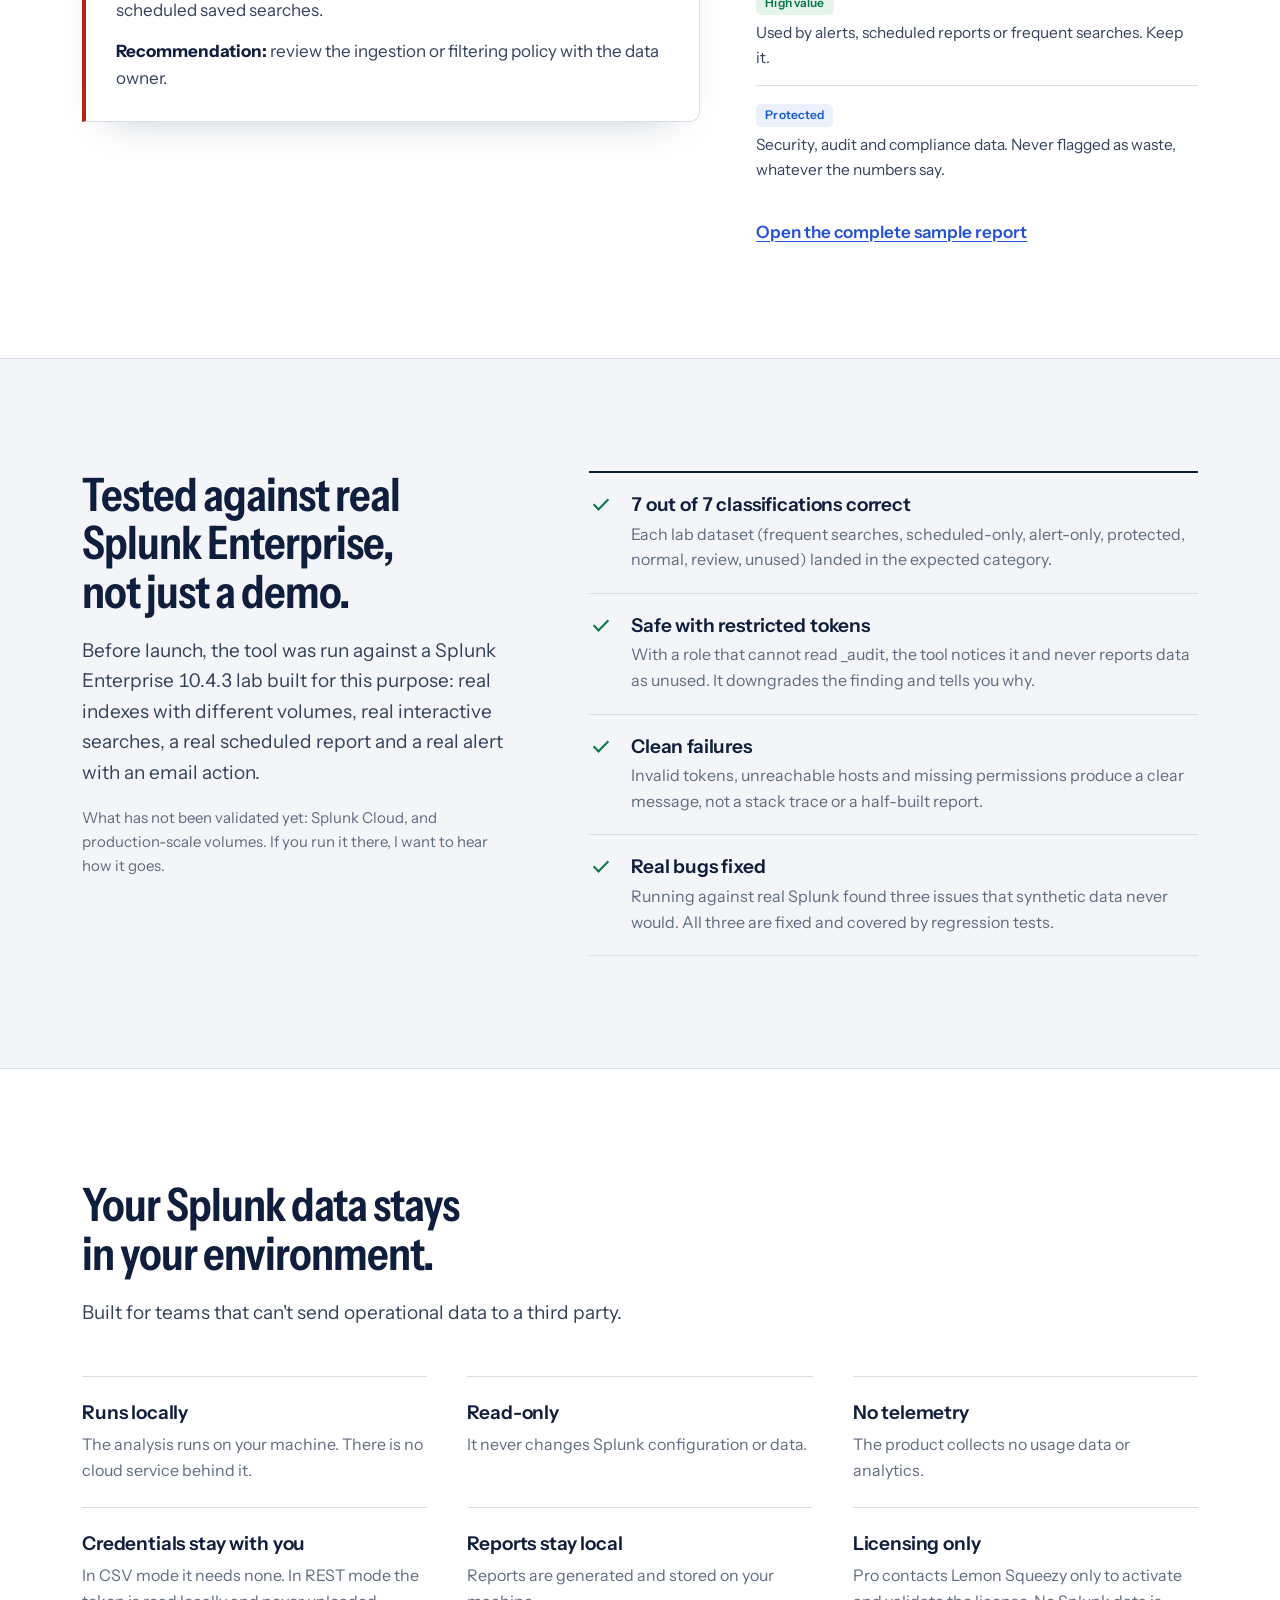
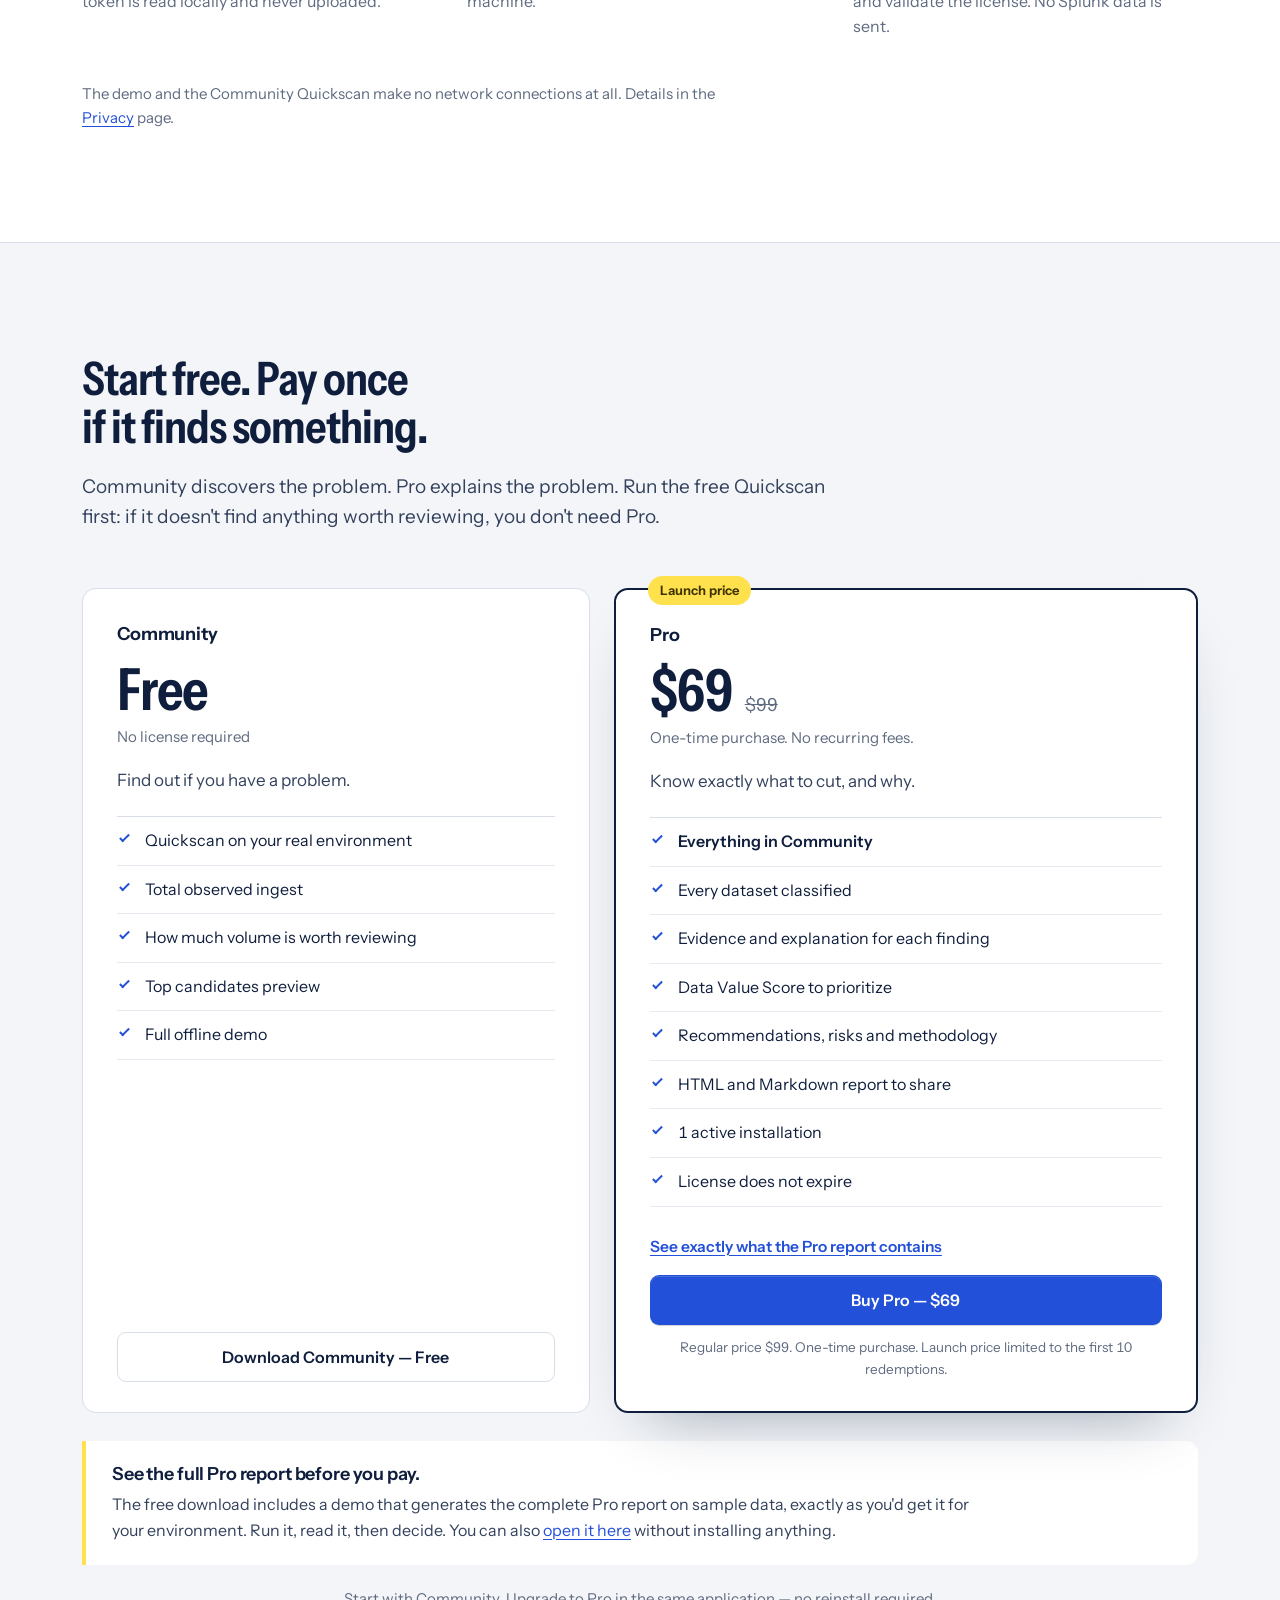
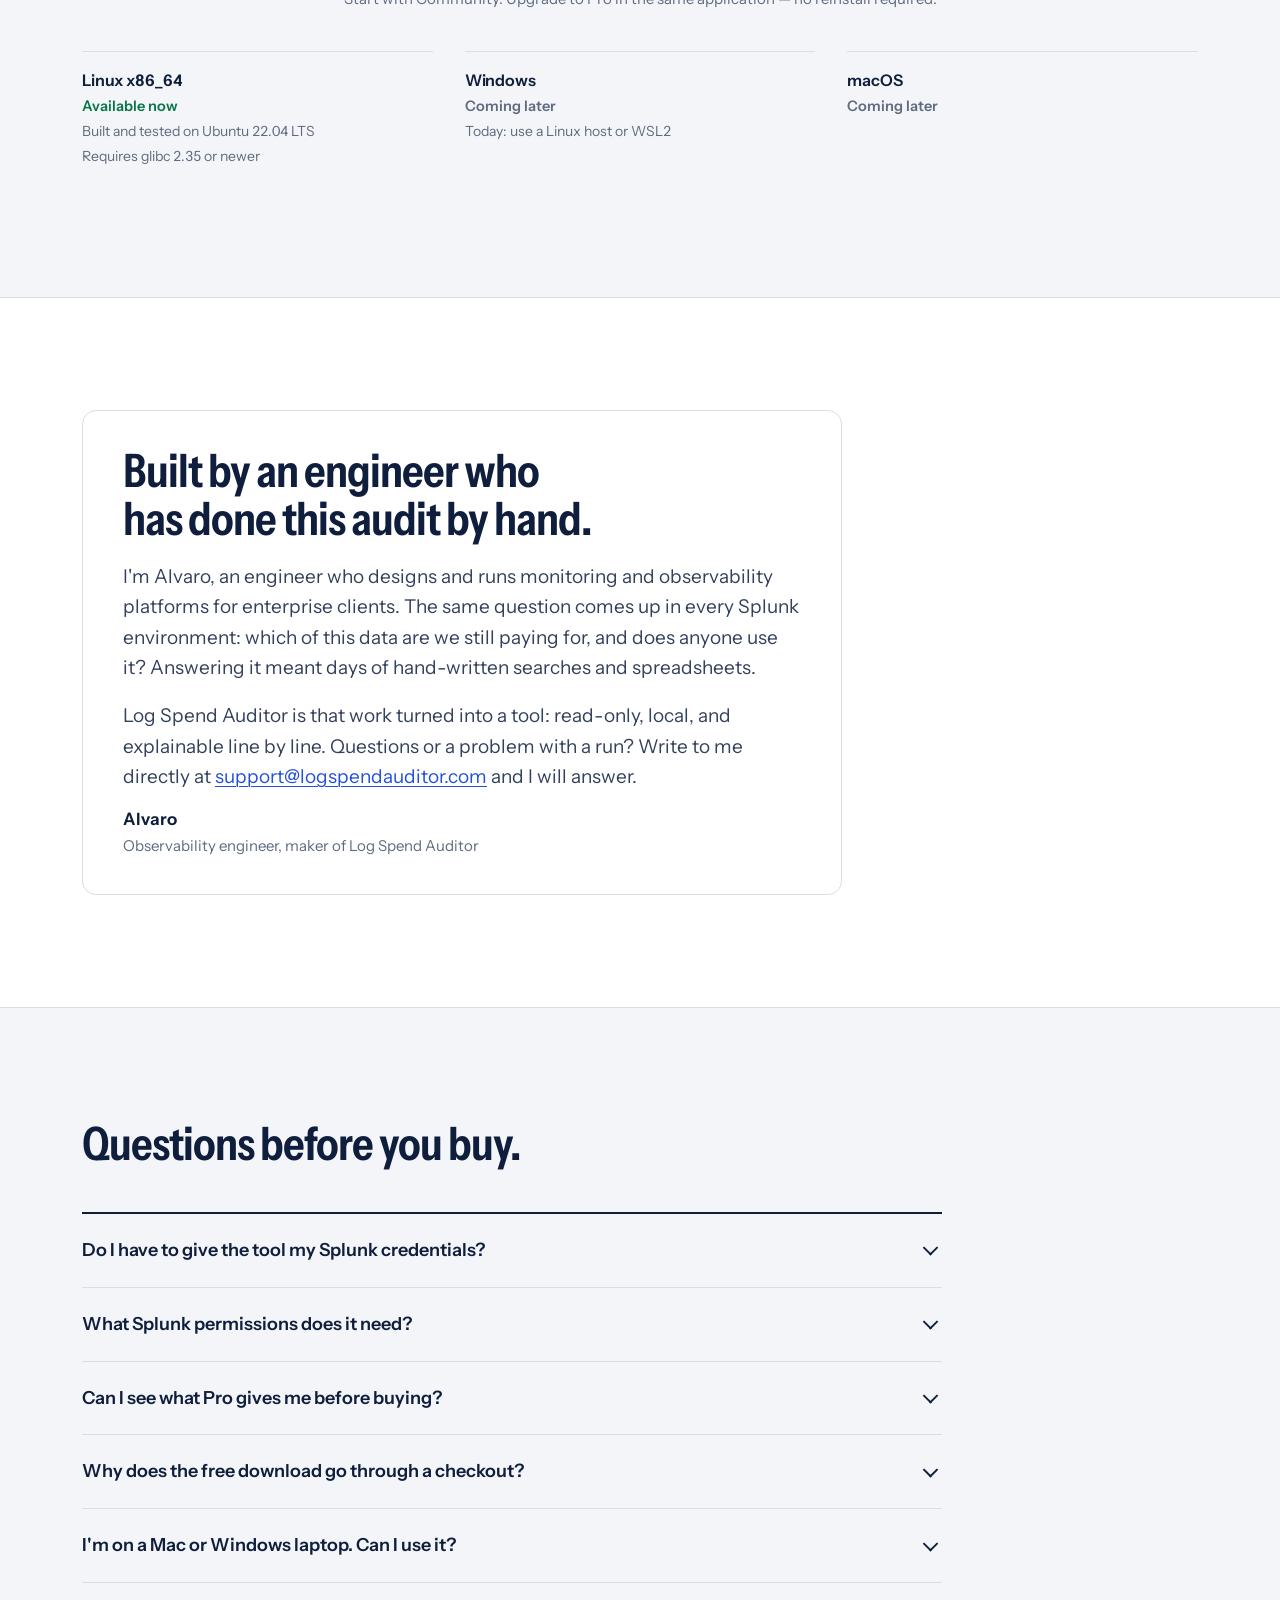
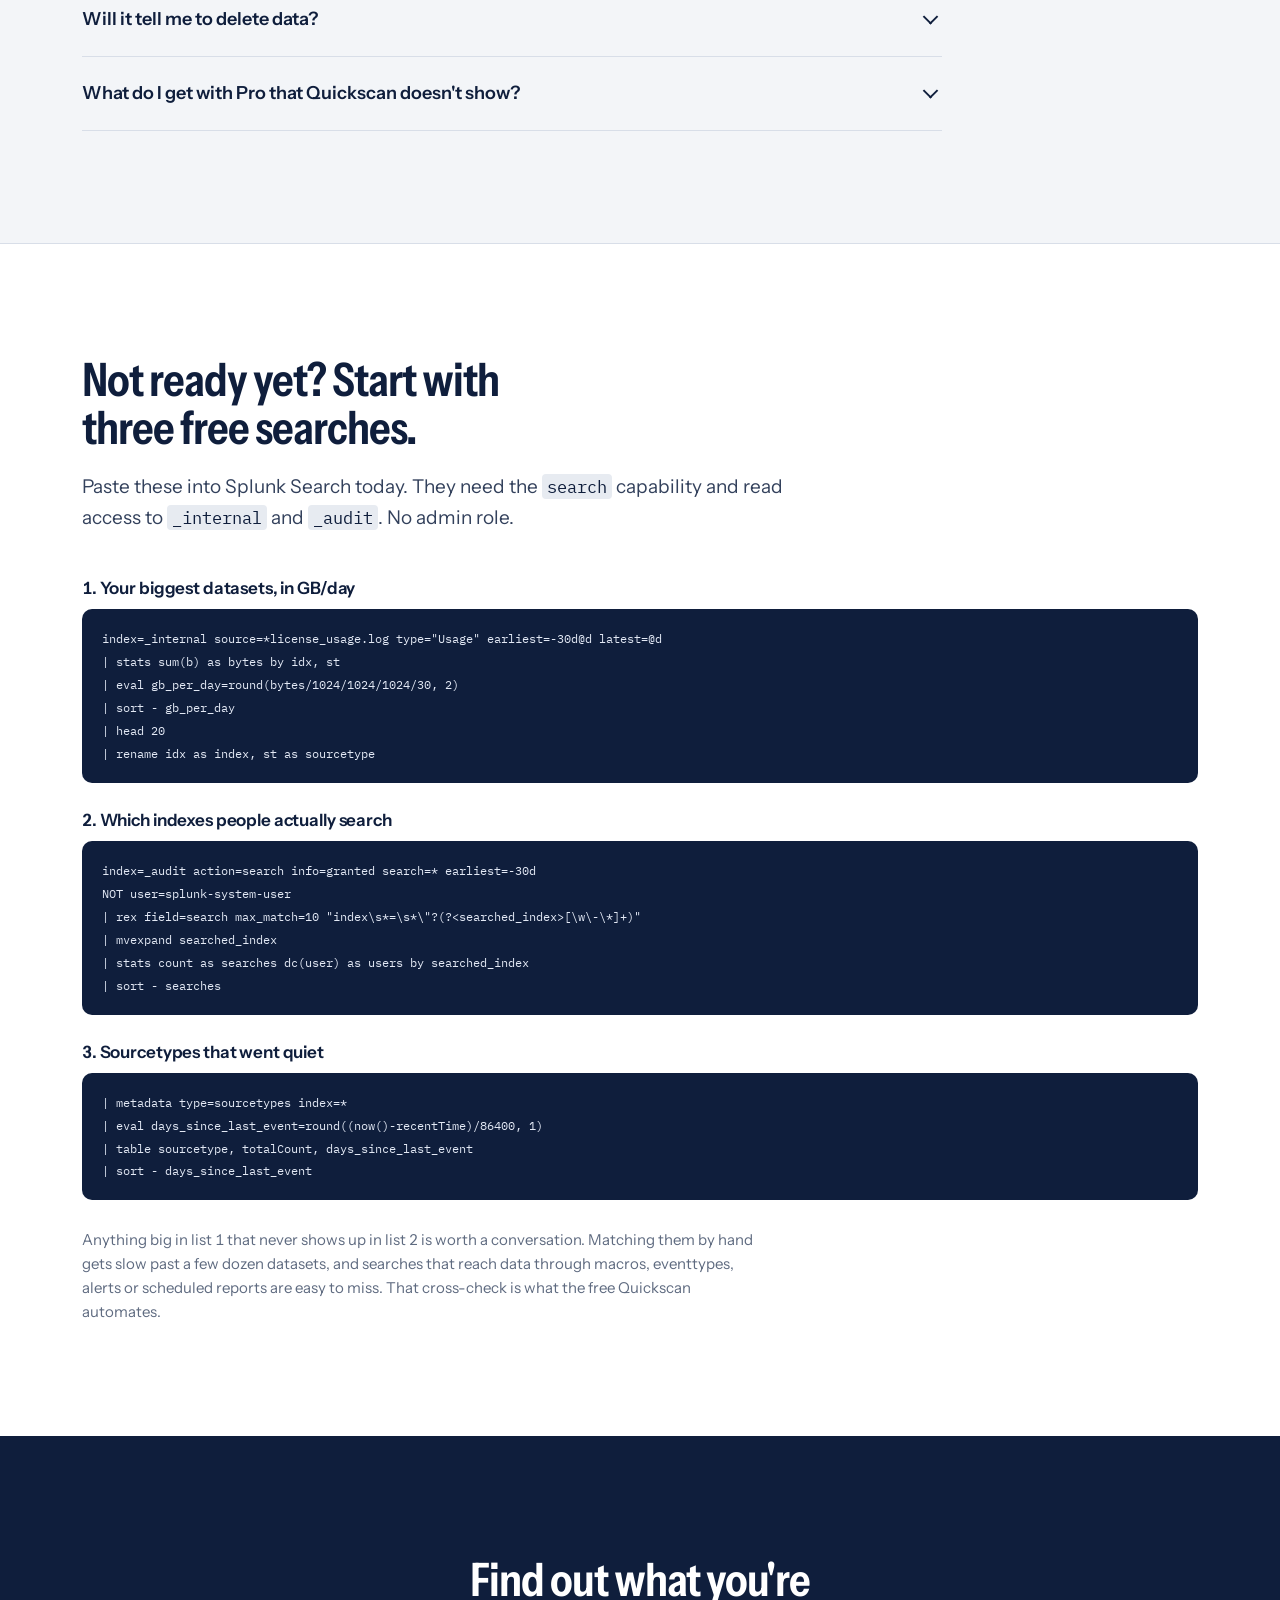
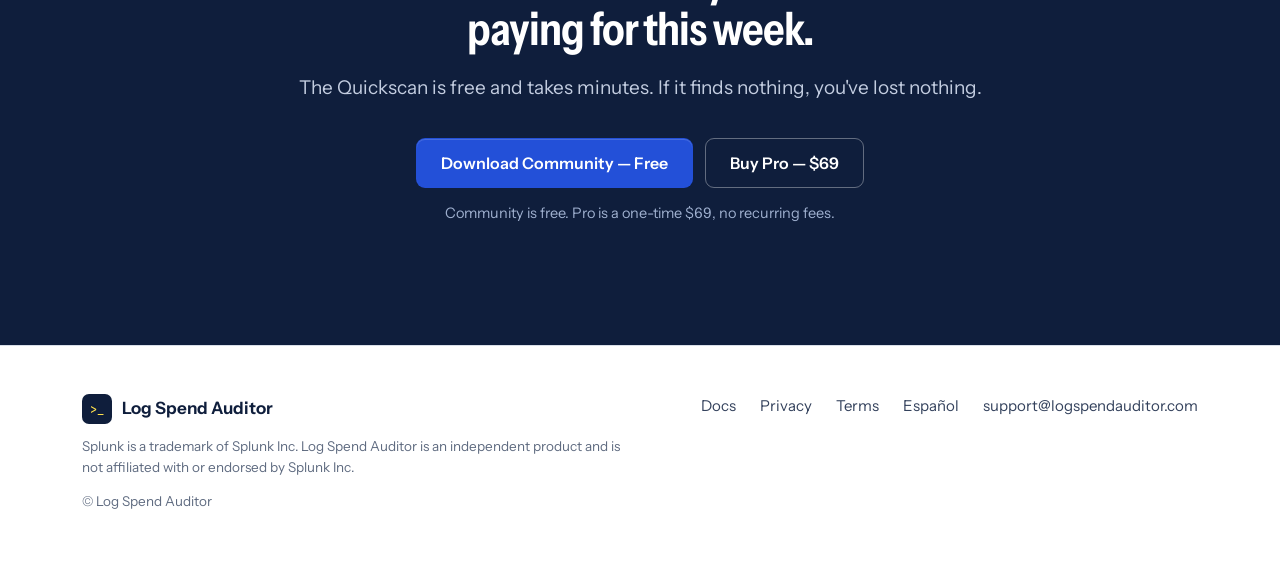
==== commit 96b18c61: "Visual redesign as a sales page (EN/ES) - New visual system (site-v3.css): cool paper, navy ink, blu" ====
--- a/index.html
+++ b/index.html
@@ -4,8 +4,8 @@
 <head>
 <meta charset="utf-8">
 <meta name="viewport" content="width=device-width, initial-scale=1">
-<title>Log Spend Auditor — Find the Splunk ingest nobody uses</title>
-<meta name="description" content="Find the Splunk data you pay to ingest but nobody searches. A read-only tool that runs on your own machine: free Quickscan, one-time Pro audit with evidence for every finding.">
+<title>Log Spend Auditor — Stop paying Splunk for data nobody searches</title>
+<meta name="description" content="Find the Splunk data you pay to ingest but nobody searches, alerts on or reports from. Read-only, runs on your machine. Free Quickscan; Pro audit is a one-time $69.">
 <link rel="canonical" href="https://logspendauditor.com/">
 <link rel="alternate" hreflang="en" href="https://logspendauditor.com/">
 <link rel="alternate" hreflang="es" href="https://logspendauditor.com/es/">
@@ -14,12 +14,13 @@
 <meta property="og:site_name" content="Log Spend Auditor">
 <meta property="og:locale" content="en_US">
 <meta property="og:url" content="https://logspendauditor.com/">
-<meta property="og:title" content="Log Spend Auditor — Find the Splunk ingest nobody uses">
-<meta property="og:description" content="Find the Splunk data you pay to ingest but nobody searches — without sending your data anywhere.">
+<meta property="og:title" content="Log Spend Auditor — Stop paying Splunk for data nobody searches">
+<meta property="og:description" content="Find the Splunk data you pay to ingest but nobody uses. Read-only, local, one-time price.">
 <meta name="twitter:card" content="summary">
-<meta name="theme-color" content="#0b0e13">
+<meta name="theme-color" content="#0f1e3c">
 <link rel="icon" type="image/svg+xml" href="favicon.svg">
-<link rel="stylesheet" href="site-v2.css">
+<link rel="preload" href="fonts/instrument-sans.woff2" as="font" type="font/woff2" crossorigin>
+<link rel="stylesheet" href="site-v3.css">
 </head>
 <body>
 <a class="skip" href="#main">Skip to content</a>
@@ -32,7 +33,6 @@
         <li><a href="#how-it-works">How it works</a></li>
         <li><a href="#report">The report</a></li>
         <li><a href="#pricing">Pricing</a></li>
-        <li><a href="#security">Security</a></li>
         <li><a href="docs/">Docs</a></li>
         <li><a href="#faq">FAQ</a></li>
       </ul>
@@ -47,132 +47,104 @@
   <section class="hero" aria-labelledby="hero-title">
     <div class="wrap hero-grid">
       <div class="hero-copy">
-        <p class="eyebrow">For Splunk admins and platform teams</p>
-        <h1 id="hero-title">Find where your Splunk ingest budget is going — without sending your data anywhere.</h1>
-        <p class="lead">Splunk is priced by how much data you ingest, not by how much of it anyone uses. Log Spend Auditor compares your license usage with real searches, alerts and scheduled reports, and shows which data you are paying for that nobody looks at.</p>
+        <h1 id="hero-title">Stop paying Splunk for data nobody searches.</h1>
+        <p class="lead">Log Spend Auditor crosses your license usage with real searches, alerts and scheduled reports, and marks every index and sourcetype you are paying for that nobody uses. With the evidence to prove it.</p>
         <div class="cta">
           <a class="btn btn-primary" href="https://logspendauditor.lemonsqueezy.com/checkout/buy/523549b0-405d-4bcf-a2f1-47c3e58e5934" rel="noopener">Download Community — Free</a>
           <a class="btn btn-secondary" href="https://logspendauditor.lemonsqueezy.com/checkout/buy/294c335c-f859-4297-9a2c-e9415ec3e669?checkout[discount_code]=LAUNCH69" rel="noopener">Buy Pro — $69</a>
         </div>
-        <p class="price-line">Regular $99 · One-time purchase · License does not expire</p>
-        <p class="price-fine">Launch price limited to the first 10 redemptions.</p>
-        <ul class="chips" aria-label="Key properties">
+        <p class="price-note">Pro is a one-time $69 (regular $99). Launch price limited to the first 10 redemptions.</p>
+        <ul class="assure" aria-label="Key properties">
           <li>Read-only</li>
           <li>Runs on your machine</li>
-          <li>No credentials needed (CSV mode)</li>
-          <li>No telemetry</li>
+          <li>No credentials needed in CSV mode</li>
         </ul>
       </div>
 
-      <figure class="result" aria-labelledby="result-cap">
-        <div class="result-head">
-          <span class="result-title">Quickscan</span>
-          <span class="result-tag">synthetic demo data</span>
+      <figure class="statement" aria-labelledby="statement-cap">
+        <div class="statement-head">
+          <p class="statement-title">License usage vs. real use</p>
+          <p class="statement-meta">Last 90 days, sample environment</p>
         </div>
-        <p class="result-cmd"><span class="prompt" aria-hidden="true">$</span> splunk-spend-auditor quickscan --from-csv sample-data/case_mixed</p>
-        <dl class="stats">
-          <div><dt>Observed ingest</dt><dd>199.9 <small>GB/day</small></dd></div>
-          <div><dt>Datasets</dt><dd>12 <small>analyzed</small></dd></div>
-          <div><dt>To review</dt><dd>77.3 <small>GB/day</small></dd></div>
-        </dl>
-        <p class="result-sub">Highest-impact candidates</p>
-        <ul class="cands">
-          <li><span class="cand-name">app:verbose_debug</span><span class="cand-val">38.0 <small>GB/day</small></span><span class="cand-status st-waste">POSSIBLE_WASTE</span><span class="cand-bar" aria-hidden="true"><i class="w100"></i></span></li>
-          <li><span class="cand-name">windows:eventlog_raw</span><span class="cand-val">29.9 <small>GB/day</small></span><span class="cand-status st-waste">POSSIBLE_WASTE</span><span class="cand-bar" aria-hidden="true"><i class="w79"></i></span></li>
-          <li><span class="cand-name">integration:partner_feed</span><span class="cand-val">9.1 <small>GB/day</small></span><span class="cand-status st-review">REVIEW</span><span class="cand-bar" aria-hidden="true"><i class="w24"></i></span></li>
+        <table>
+          <thead>
+            <tr><th scope="col">Index:sourcetype</th><th scope="col">GB/day</th><th scope="col">Searches</th><th scope="col">Alerts/reports</th></tr>
+          </thead>
+          <tbody>
+            <tr><td class="ds"><span class="mk d1">k8s:kube_container_logs</span></td><td>61.0</td><td><span class="mk d1">0</span></td><td>No</td></tr>
+            <tr><td class="ds">web:nginx_access</td><td>42.0</td><td>66</td><td>No</td></tr>
+            <tr><td class="ds"><span class="mk d2">app:debug_verbose</span></td><td>38.0</td><td><span class="mk d2">0</span></td><td>No</td></tr>
+            <tr><td class="ds">cdn:edge_access</td><td>30.0</td><td>36</td><td>Yes</td></tr>
+            <tr><td class="ds"><span class="mk-review">infra:windows_perfmon</span></td><td>24.0</td><td>1</td><td>No</td></tr>
+            <tr><td class="ds">security:ids_alerts<span class="note-protected">protected</span></td><td>9.0</td><td>0</td><td>No</td></tr>
+          </tbody>
+          <tfoot>
+            <tr><td colspan="3">Total ingest per day</td><td>267.2 GB</td></tr>
+            <tr class="tot-waste"><td colspan="3">Paid for, never used (37%)</td><td>99.0 GB</td></tr>
+          </tfoot>
+        </table>
+        <figcaption id="statement-cap">From the sample audit on synthetic data. Highlighted: high volume, zero searches, no alerts or reports. Wavy: worth a review. Security data is never flagged.</figcaption>
+      </figure>
+    </div>
+  </section>
+
+  <section class="section" id="problem" aria-labelledby="problem-title">
+    <div class="wrap split">
+      <div>
+        <h2 id="problem-title">Your Splunk bill includes data nobody has looked at in months.</h2>
+        <p class="body-lg">Splunk charges for what goes in. Nobody tracks what comes out. So the license grows every year, and every renewal is a negotiation you go into without evidence.</p>
+      </div>
+      <div>
+        <ul class="pain-list">
+          <li><span class="what">Debug logging left on after an incident</span><span class="why">Months of verbose logs</span></li>
+          <li><span class="what">The same feed onboarded twice</span><span class="why">Paid for twice</span></li>
+          <li><span class="what">Sources from a project that ended</span><span class="why">Nobody remembers who owns them</span></li>
+          <li><span class="what">Container logs nobody queries</span><span class="why">Often the biggest line</span></li>
         </ul>
-        <figcaption id="result-cap">Quickscan output on the sample data bundled with the tool. Not customer data.</figcaption>
-      </figure>
-    </div>
-  </section>
-
-  <section class="section" id="problem" aria-labelledby="problem-title">
-    <div class="wrap two-col">
-      <div>
-        <p class="eyebrow">The problem</p>
-        <h2 id="problem-title">Ingest keeps growing. Nobody can say what is safe to cut.</h2>
-        <p class="body-lg">Debug logging left on after an incident, a feed onboarded twice, sources for a project that ended last year. Each one adds to the bill, and without proof that nobody uses it, nobody wants to be the one who turns it off.</p>
-      </div>
-      <ul class="statements">
-        <li><h3>You pay by volume</h3><p>Your Splunk cost follows the GB/day you ingest, whether anyone searches it or not.</p></li>
-        <li><h3>Usage is invisible</h3><p>License reports show what comes in. They don't show what anyone actually uses.</p></li>
-        <li><h3>Evidence settles it</h3><p>"Zero searches, alerts or scheduled reports in 90 days" is a conversation the data owner can say yes to.</p></li>
-      </ul>
-    </div>
-  </section>
-
-  <section class="section section-alt" id="how-it-works" aria-labelledby="how-title">
-    <div class="wrap">
-      <p class="eyebrow">How it works</p>
-      <h2 id="how-title">Four steps, all on your own machine.</h2>
-      <p class="body-lg narrow">The tool reads aggregated metadata about volume and usage, never your raw events, and sends nothing to us.</p>
-      <div class="arch">
-        <ol class="arch-flow" aria-label="Log Spend Auditor processing steps">
-          <li class="stage stage-input">
-            <p class="stage-tag"><span class="stage-no">01</span><span class="stage-name">Input</span></p>
-            <div class="stage-body">
-              <h3>Your Splunk data</h3>
-              <ul class="sources">
-                <li class="src">CSV exports</li>
-                <li class="src-or" aria-hidden="true">or</li>
-                <li class="src">Read-only REST API</li>
-              </ul>
-              <p class="stage-text">License usage plus search, alert and scheduled-report activity.</p>
-              <p class="stage-note">No raw events required.</p>
-            </div>
-          </li>
-          <li class="stage stage-collect">
-            <p class="stage-tag"><span class="stage-no">02</span><span class="stage-name">Collect</span></p>
-            <div class="stage-body">
-              <h3>Read-only collector</h3>
-              <ul class="props">
-                <li>Never changes Splunk</li>
-                <li>Runs locally</li>
-                <li>No telemetry</li>
-              </ul>
-            </div>
-          </li>
-          <li class="stage stage-engine">
-            <p class="stage-tag"><span class="stage-no">03</span><span class="stage-name">Analyze</span></p>
-            <div class="stage-body">
-              <h3>Analysis engine</h3>
-              <ul class="signals">
-                <li>Volume per index and sourcetype</li>
-                <li>Who searches it, and how often</li>
-                <li>Alerts and scheduled reports</li>
-                <li>Protects security and audit data</li>
-              </ul>
-            </div>
-          </li>
-          <li class="stage stage-act">
-            <p class="stage-tag"><span class="stage-no">04</span><span class="stage-name">Result</span></p>
-            <div class="stage-body outputs">
-              <div class="output output-community">
-                <h3><span class="out-edition">Community</span> <span class="out-name">Quickscan</span></h3>
-                <ul><li>Total ingest and candidate volume</li><li>Top candidates</li><li>Terminal summary</li></ul>
-              </div>
-              <div class="output output-pro">
-                <h3><span class="out-edition">Pro</span> <span class="out-name">Full audit</span></h3>
-                <ul><li>Every dataset, classified</li><li>Evidence and explanation</li><li>Shareable HTML report</li></ul>
-              </div>
-            </div>
-          </li>
-        </ol>
-      </div>
-    </div>
-  </section>
-
-  <section class="section" id="report" aria-labelledby="report-title">
-    <div class="wrap">
-      <p class="eyebrow">What you get</p>
-      <h2 id="report-title">Every finding comes with its evidence.</h2>
-      <p class="body-lg narrow">The Pro report doesn't just list numbers. It explains in plain language why each dataset was flagged, so you can take it straight to the data owner.</p>
+        <p class="pain-close">Everyone suspects it. Nobody wants to turn something off without proof. Log Spend Auditor gives you the proof.</p>
+      </div>
+    </div>
+  </section>
+
+  <section class="math" id="math" aria-labelledby="math-title">
+    <div class="wrap">
+      <h2 id="math-title">The math is short.</h2>
+      <ul class="math-grid">
+        <li><span class="math-fig">37%</span><p>of the ingest in the sample environment had no searches, alerts or scheduled reports in 90 days.</p></li>
+        <li><span class="math-fig">$10,000</span><p>a year: roughly what 10% less ingest is worth on a $100,000-a-year Splunk license.</p></li>
+        <li><span class="math-fig">$69</span><p>once, for Pro. At that rate it pays for itself in about three days.</p></li>
+      </ul>
+      <p class="math-foot">Illustrative example. What you save depends on your Splunk contract and on what you decide to change; the tool estimates, it doesn't guarantee.</p>
+    </div>
+  </section>
+
+  <section class="section" id="how-it-works" aria-labelledby="how-title">
+    <div class="wrap">
+      <div class="section-head">
+        <h2 id="how-title">From download to findings in about 15 minutes.</h2>
+        <p class="body-lg">Everything runs on your machine. Nothing is sent to us.</p>
+      </div>
+      <ol class="steps">
+        <li><h3>Get your data</h3><p>Run the bundled searches and export the CSVs, or point it at the Splunk API with a read-only token.</p></li>
+        <li><h3>Run the Quickscan</h3><p>Free. See total ingest, how much looks unused and the top candidates.</p></li>
+        <li><h3>Run the full audit</h3><p>With Pro, every dataset gets classified, with the evidence behind it.</p></li>
+        <li><h3>Talk to the owners</h3><p>Share the report and decide together what to filter, sample or drop.</p></li>
+      </ol>
+    </div>
+  </section>
+
+  <section class="section section-paper" id="report" aria-labelledby="report-title">
+    <div class="wrap">
+      <div class="section-head">
+        <h2 id="report-title">Every finding comes with the evidence to act on it.</h2>
+        <p class="body-lg">The report explains in plain language why each dataset was flagged, so the conversation with the data owner takes five minutes instead of a meeting series.</p>
+      </div>
       <div class="report-grid">
         <article class="finding" aria-label="Example finding from the sample report">
           <p class="finding-kicker">Example from the sample report</p>
           <div class="finding-head">
             <span class="finding-name">app:debug_verbose</span>
-            <span class="cand-status st-waste">POSSIBLE_WASTE</span>
+            <span class="status status-waste">Possible waste</span>
           </div>
           <dl class="finding-signals">
             <div><dt>Ingest</dt><dd>38.0 GB/day</dd></div>
@@ -185,49 +157,64 @@
         </article>
         <div class="legend">
           <h3>What each label means</h3>
-          <ul>
-            <li><span class="tag tag-waste">POSSIBLE_WASTE</span><p>High volume and no searches, alerts or scheduled reports in 90 days. The strongest candidates.</p></li>
-            <li><span class="tag tag-review">REVIEW</span><p>Some signs of low use, but not enough to be sure. Worth a check with the owner.</p></li>
-            <li><span class="tag tag-value">HIGH_VALUE</span><p>Used by alerts, scheduled reports or frequent searches. Keep it.</p></li>
-            <li><span class="tag tag-protected">PROTECTED</span><p>Security, audit and compliance data. Never flagged as waste, whatever the numbers say.</p></li>
-            <li><span class="tag tag-normal">NORMAL</span> <span class="tag tag-unknown">UNKNOWN</span><p>Normal use, or not enough signal to classify. Shown so the inventory is complete.</p></li>
-          </ul>
-          <p class="legend-link"><a href="sample-report/">Open the complete sample Pro report →</a></p>
+          <dl>
+            <div><dt><span class="status status-waste">Possible waste</span></dt><dd>High volume and no searches, alerts or scheduled reports in 90 days. The strongest candidates.</dd></div>
+            <div><dt><span class="status status-review">Review</span></dt><dd>Some signs of low use, but not enough to be sure. Worth a check with the owner.</dd></div>
+            <div><dt><span class="status status-value">High value</span></dt><dd>Used by alerts, scheduled reports or frequent searches. Keep it.</dd></div>
+            <div><dt><span class="status status-protected">Protected</span></dt><dd>Security, audit and compliance data. Never flagged as waste, whatever the numbers say.</dd></div>
+          </dl>
+          <p class="legend-link"><a href="sample-report/">Open the complete sample report</a></p>
         </div>
       </div>
     </div>
   </section>
 
-  <section class="section section-alt" id="tested" aria-labelledby="tested-title">
-    <div class="wrap two-col">
+  <section class="section" id="tested" aria-labelledby="tested-title">
+    <div class="wrap split">
       <div>
-        <p class="eyebrow">Validation</p>
-        <h2 id="tested-title">Tested end to end against real Splunk Enterprise.</h2>
+        <h2 id="tested-title">Tested against real Splunk Enterprise, not just a demo.</h2>
         <p class="body-lg">Before launch, the tool was run against a Splunk Enterprise 10.4.3 lab built for this purpose: real indexes with different volumes, real interactive searches, a real scheduled report and a real alert with an email action.</p>
         <p class="muted">What has not been validated yet: Splunk Cloud, and production-scale volumes. If you run it there, I want to hear how it goes.</p>
       </div>
-      <ul class="statements">
-        <li><h3>7 out of 7 classifications correct</h3><p>Each lab dataset (frequent searches, scheduled-only, alert-only, protected, normal, review, unused) landed in the expected category.</p></li>
-        <li><h3>Safe with restricted tokens</h3><p>With a role that cannot read _audit, the tool notices it and never reports data as unused. It downgrades the finding and tells you why.</p></li>
-        <li><h3>Clean failures</h3><p>Invalid tokens, unreachable hosts and missing permissions produce a clear message, not a stack trace or a half-built report.</p></li>
-        <li><h3>Real bugs fixed</h3><p>Running against real Splunk found three issues that synthetic data never would. All three are fixed and covered by regression tests.</p></li>
-      </ul>
+      <ul class="proof">
+        <li><div><h3>7 out of 7 classifications correct</h3><p>Each lab dataset (frequent searches, scheduled-only, alert-only, protected, normal, review, unused) landed in the expected category.</p></div></li>
+        <li><div><h3>Safe with restricted tokens</h3><p>With a role that cannot read _audit, the tool notices it and never reports data as unused. It downgrades the finding and tells you why.</p></div></li>
+        <li><div><h3>Clean failures</h3><p>Invalid tokens, unreachable hosts and missing permissions produce a clear message, not a stack trace or a half-built report.</p></div></li>
+        <li><div><h3>Real bugs fixed</h3><p>Running against real Splunk found three issues that synthetic data never would. All three are fixed and covered by regression tests.</p></div></li>
+      </ul>
+    </div>
+  </section>
+
+  <section class="section section-paper" id="security" aria-labelledby="security-title">
+    <div class="wrap">
+      <div class="section-head">
+        <h2 id="security-title">Your Splunk data stays in your environment.</h2>
+        <p class="body-lg">Built for teams that can't send operational data to a third party.</p>
+      </div>
+      <ul class="facts">
+        <li><h3>Runs locally</h3><p>The analysis runs on your machine. There is no cloud service behind it.</p></li>
+        <li><h3>Read-only</h3><p>It never changes Splunk configuration or data.</p></li>
+        <li><h3>No telemetry</h3><p>The product collects no usage data or analytics.</p></li>
+        <li><h3>Credentials stay with you</h3><p>In CSV mode it needs none. In REST mode the token is read locally and never uploaded.</p></li>
+        <li><h3>Reports stay local</h3><p>Reports are generated and stored on your machine.</p></li>
+        <li><h3>Licensing only</h3><p>Pro contacts Lemon Squeezy only to activate and validate the license. No Splunk data is sent.</p></li>
+      </ul>
+      <p class="muted">The demo and the Community Quickscan make no network connections at all. Details in the <a href="privacy/">Privacy</a> page.</p>
     </div>
   </section>
 
   <section class="section" id="pricing" aria-labelledby="pricing-title">
     <div class="wrap">
-      <p class="eyebrow">Pricing</p>
-      <h2 id="pricing-title">Start free. Pay once if you need the full audit.</h2>
-      <p class="body-lg narrow">Community discovers the problem. Pro explains the problem.</p>
-      <div class="editions">
-        <article class="edition" aria-labelledby="ed-community">
-          <div class="ed-top"><h3 id="ed-community" class="ed-label">Community</h3></div>
-          <div class="ed-price">
-            <p class="amount">Free</p>
-            <p class="amount-sub">No license required</p>
-          </div>
-          <p class="ed-tagline">Find out whether there is a problem.</p>
+      <div class="section-head">
+        <h2 id="pricing-title">Start free. Pay once if it finds something.</h2>
+        <p class="body-lg">Community discovers the problem. Pro explains the problem. Run the free Quickscan first: if it doesn't find anything worth reviewing, you don't need Pro.</p>
+      </div>
+      <div class="pricing-grid">
+        <article class="plan" aria-labelledby="plan-community">
+          <h3 id="plan-community" class="plan-name">Community</h3>
+          <div class="plan-price"><span class="plan-amount">Free</span></div>
+          <p class="plan-sub">No license required</p>
+          <p class="plan-tagline">Find out if you have a problem.</p>
           <ul class="check">
             <li>Quickscan on your real environment</li>
             <li>Total observed ingest</li>
@@ -237,77 +224,84 @@
           </ul>
           <a class="btn btn-secondary btn-block" href="https://logspendauditor.lemonsqueezy.com/checkout/buy/523549b0-405d-4bcf-a2f1-47c3e58e5934" rel="noopener">Download Community — Free</a>
         </article>
-        <article class="edition edition-pro" aria-labelledby="ed-pro">
-          <div class="ed-top">
-            <h3 id="ed-pro" class="ed-label">Pro</h3>
-            <span class="badge-launch">Launch</span>
-          </div>
-          <div class="ed-price">
-            <p class="amount">$69</p>
-            <p class="amount-sub">launch price</p>
-            <p class="amount-was">$99 regular</p>
-          </div>
-          <p class="ed-tagline">Know exactly what to review, and why.</p>
-          <ul class="terms">
-            <li>One-time purchase</li>
-            <li>1 active installation</li>
-            <li>License does not expire</li>
-          </ul>
+        <article class="plan plan-pro" aria-labelledby="plan-pro">
+          <p class="plan-badge">Launch price</p>
+          <h3 id="plan-pro" class="plan-name">Pro</h3>
+          <div class="plan-price"><span class="plan-amount">$69</span><span class="plan-was">$99</span></div>
+          <p class="plan-sub">One-time purchase. No recurring fees.</p>
+          <p class="plan-tagline">Know exactly what to cut, and why.</p>
           <ul class="check">
+            <li class="strong">Everything in Community</li>
             <li>Every dataset classified</li>
             <li>Evidence and explanation for each finding</li>
             <li>Data Value Score to prioritize</li>
             <li>Recommendations, risks and methodology</li>
             <li>HTML and Markdown report to share</li>
+            <li>1 active installation</li>
+            <li>License does not expire</li>
           </ul>
-          <p class="ed-sample"><a href="sample-report/">See a sample Pro report →</a></p>
+          <p class="plan-sample"><a href="sample-report/">See exactly what the Pro report contains</a></p>
           <a class="btn btn-primary btn-block" href="https://logspendauditor.lemonsqueezy.com/checkout/buy/294c335c-f859-4297-9a2c-e9415ec3e669?checkout[discount_code]=LAUNCH69" rel="noopener">Buy Pro — $69</a>
-          <p class="fine">Regular price $99 · One-time purchase. Launch price limited to the first 10 redemptions.</p>
+          <p class="plan-fine">Regular price $99. One-time purchase. Launch price limited to the first 10 redemptions.</p>
         </article>
       </div>
-      <p class="muted center">Start with Community. Upgrade to Pro in the same application — no reinstall required.</p>
+      <div class="try-first">
+        <h3>See the full Pro report before you pay.</h3>
+        <p>The free download includes a demo that generates the complete Pro report on sample data, exactly as you'd get it for your environment. Run it, read it, then decide. You can also <a href="sample-report/">open it here</a> without installing anything.</p>
+      </div>
+      <p class="upgrade-note">Start with Community. Upgrade to Pro in the same application — no reinstall required.</p>
       <ul class="platforms" aria-label="Supported platforms">
-        <li class="plat-live">
+        <li>
           <h3>Linux x86_64</h3>
-          <p class="plat-status"><span class="status-ok">Available now</span></p>
+          <p class="plat-status status-ok">Available now</p>
           <p class="plat-detail">Built and tested on Ubuntu 22.04 LTS</p>
           <p class="plat-detail">Requires glibc 2.35 or newer</p>
         </li>
         <li>
+          <h3>Windows</h3>
+          <p class="plat-status status-later">Coming later</p>
+          <p class="plat-detail">Today: use a Linux host or WSL2</p>
+        </li>
+        <li>
           <h3>macOS</h3>
-          <p class="plat-status"><span class="status-later">Coming later</span></p>
-        </li>
-        <li>
-          <h3>Windows</h3>
-          <p class="plat-status"><span class="status-later">Coming later</span></p>
-          <p class="plat-detail">Today: use a Linux host or WSL2</p>
-        </li>
-      </ul>
-    </div>
-  </section>
-
-  <section class="section section-alt" id="security" aria-labelledby="security-title">
-    <div class="wrap">
-      <p class="eyebrow">Security and privacy</p>
-      <h2 id="security-title">Your Splunk data stays in your environment.</h2>
-      <p class="body-lg narrow">Built for teams that can't send operational data to a third party.</p>
-      <ul class="facts">
-        <li><h3>Runs locally</h3><p>The analysis runs on your machine. There is no cloud service behind it.</p></li>
-        <li><h3>Read-only</h3><p>It never changes Splunk configuration or data.</p></li>
-        <li><h3>No telemetry</h3><p>The product collects no usage data or analytics.</p></li>
-        <li><h3>Credentials stay with you</h3><p>In CSV mode it needs none. In REST mode the token is read locally and never uploaded.</p></li>
-        <li><h3>Reports stay local</h3><p>Reports are generated and stored on your machine.</p></li>
-        <li><h3>Licensing only</h3><p>Pro contacts Lemon Squeezy only to activate and validate the license. No Splunk data is sent.</p></li>
-      </ul>
-      <p class="muted">The demo and the Community Quickscan make no network connections at all. Details in the <a href="privacy/">Privacy</a> page.</p>
-    </div>
-  </section>
-
-  <section class="section" id="free-queries" aria-labelledby="queries-title">
-    <div class="wrap">
-      <p class="eyebrow">Free, no download</p>
-      <h2 id="queries-title">Three Splunk searches to see where your ingest goes.</h2>
-      <p class="body-lg narrow">Paste these into Splunk Search today. They need the <code>search</code> capability and read access to <code>_internal</code> and <code>_audit</code>. No admin role.</p>
+          <p class="plat-status status-later">Coming later</p>
+        </li>
+      </ul>
+    </div>
+  </section>
+
+  <section class="section section-paper" id="builder" aria-labelledby="builder-title">
+    <div class="wrap">
+      <div class="note-card">
+        <h2 id="builder-title">Built by an engineer who has done this audit by hand.</h2>
+        <p class="body-lg">I'm Alvaro, an engineer who designs and runs monitoring and observability platforms for enterprise clients. The same question comes up in every Splunk environment: which of this data are we still paying for, and does anyone use it? Answering it meant days of hand-written searches and spreadsheets.</p>
+        <p class="body-lg">Log Spend Auditor is that work turned into a tool: read-only, local, and explainable line by line. Questions or a problem with a run? Write to me directly at <a href="mailto:support@logspendauditor.com">support@logspendauditor.com</a> and I will answer.</p>
+        <p class="signature">Alvaro<span>Observability engineer, maker of Log Spend Auditor</span></p>
+      </div>
+    </div>
+  </section>
+
+  <section class="section" id="faq" aria-labelledby="faq-title">
+    <div class="wrap">
+      <h2 id="faq-title">Questions before you buy.</h2>
+      <div class="faq">
+        <details><summary>Do I have to give the tool my Splunk credentials?</summary><p>No. In CSV mode you run the bundled searches yourself, export the results and point the tool at the folder. It never talks to Splunk. REST mode is optional and uses a read-only token you provide, which stays on your machine.</p></details>
+        <details><summary>What Splunk permissions does it need?</summary><p>The <code>search</code> capability plus read access to <code>_internal</code> (license usage) and <code>_audit</code> (search activity). No admin role. It never creates, modifies or deletes configuration or data.</p></details>
+        <details><summary>Can I see what Pro gives me before buying?</summary><p>Yes. Run <code>splunk-spend-auditor demo</code> from the free download: it writes the complete Pro report on sample data. The same report is <a href="sample-report/">on this site</a>. And the free Quickscan on your own data tells you whether there is anything worth auditing before you pay.</p></details>
+        <details><summary>Why does the free download go through a checkout?</summary><p>Community is delivered through Lemon Squeezy so you get a permanent download link by email. It costs nothing and needs no license key.</p></details>
+        <details><summary>I'm on a Mac or Windows laptop. Can I use it?</summary><p>The current build runs on Linux x86_64 with glibc 2.35 or newer, for example a jump host, a VM or WSL2 with Ubuntu 22.04. Native macOS and Windows builds come later.</p></details>
+        <details><summary>Will it tell me to delete data?</summary><p>No. It classifies each index and sourcetype and shows the evidence behind it. Findings are candidates to review with the data owner; savings are an estimate, not a guarantee, and you decide what to change.</p></details>
+        <details><summary>What do I get with Pro that Quickscan doesn't show?</summary><p>The classification of every dataset, the evidence and explanation for each one, the Data Value Score, recommendations, risks and methodology, as an HTML and Markdown report you can share. <a href="sample-report/">Here is a complete example.</a></p></details>
+      </div>
+    </div>
+  </section>
+
+  <section class="section section-paper" id="free-queries" aria-labelledby="queries-title">
+    <div class="wrap">
+      <div class="section-head">
+        <h2 id="queries-title">Not ready yet? Start with three free searches.</h2>
+        <p class="body-lg">Paste these into Splunk Search today. They need the <code>search</code> capability and read access to <code>_internal</code> and <code>_audit</code>. No admin role.</p>
+      </div>
       <ol class="queries">
         <li>
           <h3>1. Your biggest datasets, in GB/day</h3>
@@ -339,44 +333,15 @@
     </div>
   </section>
 
-  <section class="section section-alt" id="builder" aria-labelledby="builder-title">
-    <div class="wrap two-col">
-      <div>
-        <p class="eyebrow">Who builds this</p>
-        <h2 id="builder-title">Built by an observability engineer, not a sales team.</h2>
-      </div>
-      <div>
-        <p class="body-lg">I'm Alvaro, an engineer who designs and runs monitoring and observability platforms for enterprise clients. The same question comes up in every Splunk environment: which of this data are we still paying for, and does anyone use it? Answering it meant days of hand-written searches and spreadsheets.</p>
-        <p class="body-lg">Log Spend Auditor is that work turned into a tool: read-only, local, and explainable line by line. Questions or a problem with a run? Write to me directly at <a href="mailto:support@logspendauditor.com">support@logspendauditor.com</a> and I will answer.</p>
-      </div>
-    </div>
-  </section>
-
-  <section class="section" id="faq" aria-labelledby="faq-title">
-    <div class="wrap">
-      <p class="eyebrow">FAQ</p>
-      <h2 id="faq-title">Questions Splunk admins ask first.</h2>
-      <div class="faq">
-        <details><summary>Do I have to give the tool my Splunk credentials?</summary><p>No. In CSV mode you run the bundled searches yourself, export the results and point the tool at the folder. It never talks to Splunk. REST mode is optional and uses a read-only token you provide, which stays on your machine.</p></details>
-        <details><summary>What Splunk permissions does it need?</summary><p>The <code>search</code> capability plus read access to <code>_internal</code> (license usage) and <code>_audit</code> (search activity). No admin role. It never creates, modifies or deletes configuration or data.</p></details>
-        <details><summary>Why does the free download go through a checkout?</summary><p>Community is delivered through Lemon Squeezy so you get a permanent download link by email. It costs nothing and needs no license key.</p></details>
-        <details><summary>I'm on a Mac or Windows laptop. Can I use it?</summary><p>The current build runs on Linux x86_64 with glibc 2.35 or newer, for example a jump host, a VM or WSL2 with Ubuntu 22.04. Native macOS and Windows builds come later.</p></details>
-        <details><summary>Will it tell me to delete data?</summary><p>No. It classifies each index and sourcetype and shows the evidence behind it. Findings are candidates to review with the data owner; savings are an estimate, not a guarantee, and you decide what to change.</p></details>
-        <details><summary>What do I get with Pro that Quickscan doesn't show?</summary><p>The classification of every dataset, the evidence and explanation for each one, the Data Value Score, recommendations, risks and methodology, as an HTML and Markdown report you can share. <a href="sample-report/">Here is a complete example.</a></p></details>
-      </div>
-    </div>
-  </section>
-
   <section class="final" id="get-started" aria-labelledby="final-title">
     <div class="wrap final-inner">
-      <h2 id="final-title">See what your Splunk ingest is really used for.</h2>
-      <p class="body-lg">Run the free Quickscan on your own machine in a few minutes. Your Splunk data stays there.</p>
+      <h2 id="final-title">Find out what you're paying for this week.</h2>
+      <p class="body-lg">The Quickscan is free and takes minutes. If it finds nothing, you've lost nothing.</p>
       <div class="cta cta-center">
         <a class="btn btn-primary" href="https://logspendauditor.lemonsqueezy.com/checkout/buy/523549b0-405d-4bcf-a2f1-47c3e58e5934" rel="noopener">Download Community — Free</a>
         <a class="btn btn-secondary" href="https://logspendauditor.lemonsqueezy.com/checkout/buy/294c335c-f859-4297-9a2c-e9415ec3e669?checkout[discount_code]=LAUNCH69" rel="noopener">Buy Pro — $69</a>
       </div>
-      <p class="price-line center">Regular $99 · One-time purchase · License does not expire</p>
-      <p class="price-fine center">Launch price limited to the first 10 redemptions.</p>
+      <p class="price-note">Community is free. Pro is a one-time $69, no recurring fees.</p>
     </div>
   </section>
 </main>
@@ -390,10 +355,11 @@
     </div>
     <nav aria-label="Footer">
       <ul class="links">
+        <li><a href="docs/">Docs</a></li>
         <li><a href="privacy/">Privacy</a></li>
         <li><a href="terms/">Terms</a></li>
         <li><a href="es/" hreflang="es" lang="es">Español</a></li>
-        <li><a href="mailto:support@logspendauditor.com">Support: support@logspendauditor.com</a></li>
+        <li><a href="mailto:support@logspendauditor.com">support@logspendauditor.com</a></li>
       </ul>
     </nav>
   </div>
--- a/site-v3.css
+++ b/site-v3.css
@@ -0,0 +1,367 @@
+/* Log Spend Auditor — site-v3.css
+   Concept: an audit statement. Cool paper, navy ink, and one auditor's
+   highlighter (--marker) reserved for data that is paid for and unused. */
+
+@font-face {
+  font-family: "Instrument Sans";
+  src: url("fonts/instrument-sans.woff2") format("woff2-variations"), url("fonts/instrument-sans.woff2") format("woff2");
+  font-weight: 400 700;
+  font-stretch: 75% 100%;
+  font-style: normal;
+  font-display: swap;
+}
+@font-face {
+  font-family: "IBM Plex Mono";
+  src: url("fonts/ibm-plex-mono-400.woff2") format("woff2");
+  font-weight: 400;
+  font-style: normal;
+  font-display: swap;
+}
+@font-face {
+  font-family: "IBM Plex Mono";
+  src: url("fonts/ibm-plex-mono-500.woff2") format("woff2");
+  font-weight: 500;
+  font-style: normal;
+  font-display: swap;
+}
+
+:root {
+  --page: #f3f5f8;
+  --paper: #ffffff;
+  --ink: #0f1e3c;
+  --ink-2: #33415c;
+  --muted: #5f6b80;
+  --rule: #d8dee8;
+  --rule-soft: #e7ebf1;
+  --blue: #2350d8;
+  --blue-hover: #1a3daa;
+  --blue-soft: #e8eefc;
+  --marker: #ffe14d;
+  --marker-ink: #3d3200;
+  --waste: #b42318;
+  --review: #8a5300;
+  --value: #067647;
+  --protected: #175cd3;
+  --navy-2: #172a52;
+  --sans: "Instrument Sans", ui-sans-serif, system-ui, -apple-system, "Segoe UI", Roboto, Arial, sans-serif;
+  --mono: "IBM Plex Mono", ui-monospace, "SF Mono", Menlo, Consolas, monospace;
+  --maxw: 1180px;
+  --gutter: 32px;
+  --radius: 10px;
+  --radius-sm: 6px;
+  color-scheme: light;
+}
+
+*, *::before, *::after { box-sizing: border-box; }
+html { -webkit-text-size-adjust: 100%; scroll-behavior: smooth; }
+body { margin: 0; background: var(--page); color: var(--ink); font: 400 17px/1.6 var(--sans); font-stretch: 100%; -webkit-font-smoothing: antialiased; text-rendering: optimizeLegibility; font-variant-numeric: tabular-nums; }
+h1, h2, h3, p, ul, ol, dl, dd, figure, blockquote { margin: 0; padding: 0; }
+ul, ol { list-style: none; }
+img, svg { display: block; max-width: 100%; }
+a { color: var(--blue); text-underline-offset: 3px; text-decoration-thickness: 1px; }
+a:hover { color: var(--blue-hover); }
+:focus-visible { outline: 3px solid var(--blue); outline-offset: 3px; border-radius: 4px; }
+code, pre, kbd { font-family: var(--mono); }
+::selection { background: var(--marker); color: var(--ink); }
+
+.skip { position: absolute; left: -999px; top: 8px; z-index: 50; padding: 10px 16px; border-radius: var(--radius-sm); background: var(--ink); color: #fff; font-weight: 600; }
+.skip:focus { left: 8px; }
+.wrap { width: 100%; max-width: var(--maxw); margin: 0 auto; padding: 0 var(--gutter); }
+.center { text-align: center; margin-left: auto; margin-right: auto; }
+
+/* ---------- type ---------- */
+h1, h2, .display { font-family: var(--sans); font-stretch: 82%; font-weight: 640; letter-spacing: -.022em; color: var(--ink); }
+h1 { font-size: clamp(42px, 5.4vw, 70px); line-height: 1.0; max-width: 14ch; text-wrap: balance; }
+h2 { font-size: clamp(32px, 3.6vw, 48px); line-height: 1.05; max-width: 22ch; text-wrap: balance; }
+h3 { font-size: 19px; line-height: 1.3; font-weight: 620; letter-spacing: -.008em; }
+.lead { margin-top: 24px; font-size: 20px; line-height: 1.55; color: var(--ink-2); max-width: 46ch; }
+.body-lg { margin-top: 20px; font-size: 19px; line-height: 1.6; color: var(--ink-2); max-width: 60ch; }
+.muted { margin-top: 18px; font-size: 15px; color: var(--muted); max-width: 68ch; }
+.kicker { margin-bottom: 14px; font-size: 15px; font-weight: 600; color: var(--blue); }
+
+/* ---------- header ---------- */
+header.site { position: sticky; top: 0; z-index: 30; background: rgba(243, 245, 248, .94); border-bottom: 1px solid var(--rule); -webkit-backdrop-filter: saturate(1.4) blur(10px); backdrop-filter: saturate(1.4) blur(10px); }
+.bar { display: flex; align-items: center; gap: 10px 28px; min-height: 68px; }
+.brand { display: inline-flex; align-items: center; gap: 10px; color: var(--ink); text-decoration: none; font-weight: 650; font-size: 17px; font-stretch: 90%; letter-spacing: -.01em; }
+.brand:hover { color: var(--ink); }
+.mark { display: inline-grid; place-items: center; width: 30px; height: 30px; border-radius: 7px; background: var(--ink); color: var(--marker); font: 500 12px/1 var(--mono); letter-spacing: -.04em; }
+header.site nav { margin-left: auto; }
+header.site nav ul { display: flex; gap: 2px; }
+header.site nav a { display: block; padding: 8px 12px; border-radius: 8px; color: var(--ink-2); text-decoration: none; font-size: 15px; font-weight: 500; }
+header.site nav a:hover, header.site nav a[aria-current="page"] { color: var(--ink); background: var(--rule-soft); }
+.lang { display: inline-flex; align-items: center; justify-content: center; height: 36px; min-width: 40px; padding: 0 10px; border: 1px solid var(--rule); border-radius: 8px; background: var(--paper); color: var(--ink-2); font-size: 14px; font-weight: 600; text-decoration: none; }
+.lang:hover { color: var(--ink); border-color: var(--muted); }
+
+/* ---------- buttons ---------- */
+.btn { display: inline-flex; align-items: center; justify-content: center; gap: 8px; min-height: 50px; padding: 0 24px; border-radius: 9px; border: 1px solid transparent; font: 600 16px/1 var(--sans); text-decoration: none; text-align: center; cursor: pointer; transition: background-color .15s ease, border-color .15s ease, color .15s ease, box-shadow .15s ease; }
+.btn-primary { background: var(--blue); color: #fff; box-shadow: 0 1px 0 rgba(15, 30, 60, .2), inset 0 1px 0 rgba(255, 255, 255, .16); }
+.btn-primary:hover { background: var(--blue-hover); color: #fff; }
+.btn-secondary { background: var(--paper); color: var(--ink); border-color: var(--rule); }
+.btn-secondary:hover { color: var(--ink); border-color: var(--ink-2); }
+.btn-nav { min-height: 40px; padding: 0 16px; font-size: 15px; }
+.btn-block { width: 100%; }
+.btn:active { transform: translateY(1px); }
+.cta { display: flex; flex-wrap: wrap; gap: 12px; margin-top: 34px; }
+.cta-center { justify-content: center; }
+.assure { display: flex; flex-wrap: wrap; gap: 6px 20px; margin-top: 22px; font-size: 15px; color: var(--ink-2); }
+.assure li { display: inline-flex; align-items: center; gap: 8px; }
+.assure li::before { content: ""; width: 5px; height: 10px; margin: 0 3px 3px 2px; flex: none; border-right: 2px solid var(--value); border-bottom: 2px solid var(--value); transform: rotate(45deg); }
+.price-note { margin-top: 14px; font-size: 14.5px; color: var(--muted); }
+
+/* ---------- hero ---------- */
+.hero { padding: 80px 0 96px; border-bottom: 1px solid var(--rule); background: linear-gradient(180deg, var(--page) 0%, var(--page) 60%, #eaeef4 100%); }
+.hero-grid { display: grid; grid-template-columns: minmax(0, 10fr) minmax(0, 11fr); gap: 64px; align-items: center; }
+
+/* the audit statement */
+.statement { position: relative; background: var(--paper); border: 1px solid var(--rule); border-radius: 12px; box-shadow: 0 1px 1px rgba(15, 30, 60, .04), 0 24px 48px -24px rgba(15, 30, 60, .28); overflow: hidden; }
+.statement-head { display: flex; justify-content: space-between; align-items: baseline; gap: 12px; padding: 18px 22px 14px; border-bottom: 1px solid var(--rule); }
+.statement-title { font-weight: 650; font-size: 16px; }
+.statement-meta { font-size: 13.5px; color: var(--muted); }
+.statement table { width: 100%; border-collapse: collapse; font-size: 14.5px; }
+.statement th { padding: 10px 14px; text-align: right; font-size: 12.5px; font-weight: 600; color: var(--muted); background: #f8f9fb; border-bottom: 1px solid var(--rule); white-space: nowrap; }
+.statement th:first-child, .statement td:first-child { text-align: left; padding-left: 22px; }
+.statement th:last-child, .statement td:last-child { padding-right: 22px; }
+.statement td { padding: 10px 14px; text-align: right; border-bottom: 1px solid var(--rule-soft); color: var(--ink-2); white-space: nowrap; }
+.statement td.ds { font: 400 13.5px/1.4 var(--mono); color: var(--ink); white-space: normal; overflow-wrap: anywhere; }
+.statement tfoot td { border-bottom: 0; padding-top: 12px; padding-bottom: 12px; font-weight: 600; color: var(--ink); }
+.statement tfoot tr:first-child td { border-top: 1px solid var(--rule); }
+.statement tfoot .tot-waste td { background: #fffbe0; }
+.note-protected { display: inline-block; margin-left: 8px; padding: 1px 7px; border-radius: 4px; background: #eaf1fd; color: var(--protected); font: 500 11.5px/1.5 var(--sans); vertical-align: 1px; }
+.statement figcaption { padding: 12px 22px 16px; font-size: 13px; color: var(--muted); border-top: 1px solid var(--rule-soft); }
+
+/* highlighter: drawn once on load across unused rows */
+.mk { background-image: linear-gradient(100deg, rgba(255, 225, 77, 0) 0, rgba(255, 225, 77, .95) 3%, rgba(255, 225, 77, .9) 96%, rgba(255, 225, 77, 0) 100%); background-repeat: no-repeat; background-size: 100% 78%; background-position: 0 60%; padding: 1px 4px; margin: 0 -4px; border-radius: 3px; -webkit-box-decoration-break: clone; box-decoration-break: clone; color: var(--marker-ink); animation: mark-draw .6s cubic-bezier(.3, .7, .3, 1) both; }
+.mk.d1 { animation-delay: .45s; }
+.mk.d2 { animation-delay: .8s; }
+.mk-review { text-decoration: underline wavy rgba(138, 83, 0, .55); text-underline-offset: 4px; text-decoration-thickness: 1.5px; }
+@keyframes mark-draw { from { background-size: 0% 78%; } to { background-size: 100% 78%; } }
+
+/* ---------- sections ---------- */
+.section { padding: 112px 0; scroll-margin-top: 72px; }
+.section + .section { border-top: 1px solid var(--rule); }
+.section-paper { background: var(--paper); }
+.section-head { display: grid; gap: 0; max-width: 760px; }
+.split { display: grid; grid-template-columns: minmax(0, 5fr) minmax(0, 7fr); gap: 72px; align-items: start; }
+
+/* pain: a short list of familiar line items */
+.pain-list { border-top: 2px solid var(--ink); }
+.pain-list li { display: grid; grid-template-columns: minmax(0, 1fr) auto; gap: 16px; align-items: baseline; padding: 18px 0; border-bottom: 1px solid var(--rule); }
+.pain-list .what { font-size: 18px; color: var(--ink); }
+.pain-list .why { font-size: 15px; color: var(--muted); text-align: right; }
+.pain-close { margin-top: 26px; font-size: 19px; color: var(--ink-2); max-width: 56ch; }
+
+/* the math band */
+.math { background: var(--ink); color: #dfe6f3; padding: 112px 0; }
+.math h2 { color: #fff; }
+.math-grid { display: grid; grid-template-columns: repeat(3, minmax(0, 1fr)); margin-top: 56px; border-top: 1px solid rgba(255, 255, 255, .18); }
+.math-grid li { padding: 28px 28px 0 0; }
+.math-grid li + li { padding-left: 28px; border-left: 1px solid rgba(255, 255, 255, .18); }
+.math-fig { display: block; font-stretch: 80%; font-weight: 600; font-size: clamp(44px, 5vw, 64px); line-height: 1; letter-spacing: -.03em; color: #fff; }
+.math-grid li:last-child .math-fig { color: var(--marker); }
+.math-grid p { margin-top: 14px; font-size: 16px; line-height: 1.55; color: #c3cde0; max-width: 34ch; }
+.math-foot { margin-top: 44px; font-size: 14px; color: #9fb0cf; max-width: 80ch; }
+
+/* steps (a real sequence) */
+.steps { display: grid; grid-template-columns: repeat(4, minmax(0, 1fr)); gap: 32px; margin-top: 56px; counter-reset: step; }
+.steps li { position: relative; padding-top: 26px; border-top: 2px solid var(--ink); counter-increment: step; }
+.steps li::before { content: counter(step); position: absolute; top: -15px; left: 0; display: grid; place-items: center; width: 28px; height: 28px; border-radius: 50%; background: var(--ink); color: #fff; font-size: 14px; font-weight: 650; }
+.steps h3 { margin-top: 6px; }
+.steps p { margin-top: 8px; color: var(--muted); font-size: 16px; }
+
+/* report excerpt */
+.report-grid { display: grid; grid-template-columns: minmax(0, 7fr) minmax(0, 5fr); gap: 56px; margin-top: 56px; align-items: start; }
+.finding { background: var(--paper); border: 1px solid var(--rule); border-left: 4px solid var(--waste); border-radius: 0 var(--radius) var(--radius) 0; padding: 28px 30px; box-shadow: 0 18px 40px -28px rgba(15, 30, 60, .35); min-width: 0; }
+.finding-kicker { font-size: 14px; color: var(--muted); }
+.finding-head { display: flex; flex-wrap: wrap; align-items: center; gap: 10px 14px; margin-top: 10px; }
+.finding-name { font: 500 19px/1.3 var(--mono); color: var(--ink); overflow-wrap: anywhere; }
+.status { display: inline-block; padding: 3px 9px; border-radius: 5px; font: 600 12px/1.4 var(--sans); letter-spacing: .01em; }
+.status-waste { color: var(--waste); background: #fdecea; }
+.status-review { color: var(--review); background: #fdf3e1; }
+.status-value { color: var(--value); background: #e6f4ec; }
+.status-protected { color: var(--protected); background: #eaf1fd; }
+.status-other { color: var(--ink-2); background: var(--rule-soft); }
+.finding-signals { display: grid; grid-template-columns: repeat(4, minmax(0, 1fr)); margin-top: 22px; border-top: 1px solid var(--rule); border-bottom: 1px solid var(--rule); }
+.finding-signals div { padding: 14px 12px 14px 0; min-width: 0; }
+.finding-signals div + div { padding-left: 14px; border-left: 1px solid var(--rule-soft); }
+.finding-signals dt { font-size: 13px; color: var(--muted); line-height: 1.35; }
+.finding-signals dd { margin-top: 4px; font-size: 20px; font-weight: 650; color: var(--ink); }
+.finding-why { margin-top: 20px; color: var(--ink-2); }
+.finding-rec { margin-top: 14px; color: var(--ink-2); }
+.finding-rec strong { color: var(--ink); }
+.legend h3 { font-size: 17px; }
+.legend dl { margin-top: 14px; }
+.legend dl div { padding: 14px 0; border-top: 1px solid var(--rule); }
+.legend dd { margin-top: 6px; font-size: 15.5px; color: var(--ink-2); }
+.legend-link { margin-top: 22px; font-weight: 600; }
+
+/* proof */
+.proof { list-style: none; border-top: 2px solid var(--ink); }
+.proof li { display: grid; grid-template-columns: 28px minmax(0, 1fr); gap: 14px; padding: 20px 0; border-bottom: 1px solid var(--rule); }
+.proof li::before { content: ""; width: 8px; height: 15px; margin: 2px 0 0 8px; border-right: 2.5px solid var(--value); border-bottom: 2.5px solid var(--value); transform: rotate(45deg); }
+.proof p { margin-top: 4px; color: var(--muted); font-size: 16px; }
+
+/* security */
+.facts { display: grid; grid-template-columns: repeat(3, minmax(0, 1fr)); gap: 0 40px; margin-top: 48px; }
+.facts li { padding: 24px 0; border-top: 1px solid var(--rule); }
+.facts p { margin-top: 6px; color: var(--muted); font-size: 16px; }
+
+/* pricing */
+.pricing-grid { display: grid; grid-template-columns: minmax(0, 1fr) minmax(0, 1.15fr); gap: 24px; margin-top: 56px; align-items: stretch; }
+.plan { display: flex; flex-direction: column; background: var(--paper); border: 1px solid var(--rule); border-radius: 14px; padding: 34px 34px 30px; }
+.plan-pro { border: 2px solid var(--ink); box-shadow: 0 30px 60px -36px rgba(15, 30, 60, .45); position: relative; }
+.plan-badge { position: absolute; top: -14px; left: 32px; padding: 4px 12px; border-radius: 999px; background: var(--marker); color: var(--marker-ink); font-size: 13px; font-weight: 650; }
+.plan-name { font-size: 18px; font-weight: 650; }
+.plan-price { display: flex; align-items: baseline; gap: 12px; margin-top: 14px; }
+.plan-amount { font-stretch: 80%; font-size: 58px; font-weight: 640; line-height: 1; letter-spacing: -.03em; }
+.plan-was { font-size: 18px; color: var(--muted); text-decoration: line-through; }
+.plan-sub { margin-top: 6px; font-size: 15px; color: var(--muted); }
+.plan-tagline { margin-top: 18px; font-size: 17px; color: var(--ink-2); }
+.plan .check { margin: 22px 0 28px; border-top: 1px solid var(--rule); }
+.plan .check li { position: relative; padding: 11px 0 11px 28px; border-bottom: 1px solid var(--rule-soft); font-size: 16px; }
+.plan .check li::before { content: ""; position: absolute; left: 5px; top: 15px; width: 5px; height: 10px; border-right: 2px solid var(--blue); border-bottom: 2px solid var(--blue); transform: rotate(45deg); }
+.plan .check li.strong { font-weight: 600; }
+.plan .btn { margin-top: auto; }
+.plan-fine { margin-top: 12px; font-size: 13.5px; color: var(--muted); text-align: center; }
+.plan-sample { margin-bottom: 16px; font-size: 15.5px; font-weight: 600; }
+.try-first { margin-top: 28px; padding: 22px 26px; border-left: 4px solid var(--marker); background: var(--paper); border-radius: 0 12px 12px 0; }
+.try-first h3 { font-size: 18px; }
+.try-first p { margin-top: 6px; color: var(--ink-2); font-size: 16px; max-width: 80ch; }
+.platforms { display: grid; grid-template-columns: repeat(3, minmax(0, 1fr)); gap: 0 32px; margin-top: 40px; }
+.platforms li { padding: 18px 0; border-top: 1px solid var(--rule); }
+.platforms h3 { font-size: 16px; }
+.plat-status { margin-top: 4px; font-size: 14.5px; font-weight: 600; }
+.status-ok { color: var(--value); }
+.status-later { color: var(--muted); }
+.plat-detail { margin-top: 2px; font-size: 14px; color: var(--muted); }
+.upgrade-note { margin-top: 22px; font-size: 15px; color: var(--muted); text-align: center; }
+
+/* free queries */
+.queries { display: grid; grid-template-columns: minmax(0, 1fr); gap: 26px; margin-top: 44px; }
+.queries li { min-width: 0; }
+.queries h3 { font-size: 17px; margin-bottom: 10px; }
+.queries pre { margin: 0; padding: 18px 20px; border-radius: var(--radius); background: var(--ink); color: #e3e9f5; overflow-x: auto; font: 13.5px/1.7 var(--mono); }
+.queries + .muted { margin-top: 28px; }
+.section code { font-family: var(--mono); font-size: .9em; }
+.section :not(pre) > code { padding: 1px 5px; border-radius: 4px; background: var(--rule-soft); color: var(--ink); }
+
+/* builder note */
+.note-card { max-width: 760px; padding: 36px 40px; background: var(--paper); border: 1px solid var(--rule); border-radius: 14px; }
+.note-card p + p { margin-top: 14px; }
+.note-card .body-lg { margin-top: 18px; }
+.signature { margin-top: 22px; font-weight: 650; }
+.signature span { display: block; font-weight: 400; font-size: 15px; color: var(--muted); }
+
+/* faq */
+.faq { margin-top: 44px; max-width: 860px; border-top: 2px solid var(--ink); }
+.faq details { border-bottom: 1px solid var(--rule); }
+.faq summary { position: relative; padding: 22px 44px 22px 0; cursor: pointer; list-style: none; font-size: 18px; font-weight: 600; }
+.faq summary::-webkit-details-marker { display: none; }
+.faq summary::after { content: ""; position: absolute; right: 6px; top: 50%; width: 11px; height: 11px; border-right: 2px solid var(--ink); border-bottom: 2px solid var(--ink); transform: translateY(-70%) rotate(45deg); transition: transform .2s ease; }
+.faq details[open] summary::after { transform: translateY(-30%) rotate(-135deg); }
+.faq details p { padding: 0 0 24px; color: var(--ink-2); max-width: 70ch; }
+
+/* final */
+.final { padding: 120px 0; background: var(--ink); color: #dfe6f3; text-align: center; }
+.final h2 { color: #fff; margin: 0 auto; }
+.final .body-lg { color: #c3cde0; margin-left: auto; margin-right: auto; }
+.final .btn-secondary { background: transparent; color: #fff; border-color: rgba(255, 255, 255, .35); }
+.final .btn-secondary:hover { border-color: #fff; color: #fff; }
+.final .price-note { color: #9fb0cf; }
+.final-inner { position: relative; }
+
+/* footer */
+.site-foot { padding: 48px 0 56px; background: var(--paper); border-top: 1px solid var(--rule); }
+.foot-grid { display: flex; flex-wrap: wrap; justify-content: space-between; gap: 28px 48px; }
+.foot-brand { display: inline-flex; align-items: center; gap: 10px; font-weight: 650; }
+.legal { margin-top: 12px; font-size: 13.5px; color: var(--muted); max-width: 62ch; }
+.links { display: flex; flex-wrap: wrap; gap: 8px 24px; font-size: 15px; }
+.links a { color: var(--ink-2); text-decoration: none; }
+.links a:hover { color: var(--ink); text-decoration: underline; }
+
+/* ---------- docs ---------- */
+.docs { padding: 64px 0 112px; }
+.docs-grid { display: grid; grid-template-columns: 230px minmax(0, 1fr); gap: 64px; align-items: start; }
+.docs-toc { position: sticky; top: 96px; }
+.docs-toc .eyebrow { margin-bottom: 10px; font-size: 14px; font-weight: 650; color: var(--ink); }
+.docs-toc ol { border-left: 1px solid var(--rule); }
+.docs-toc a { display: block; padding: 6px 0 6px 16px; margin-left: -1px; border-left: 2px solid transparent; color: var(--ink-2); font-size: 15px; text-decoration: none; }
+.docs-toc a:hover { color: var(--ink); border-left-color: var(--blue); }
+.docs-body { max-width: 760px; min-width: 0; }
+.docs-body > .eyebrow { display: none; }
+.docs-body h1 { font-size: clamp(40px, 4.4vw, 56px); max-width: none; }
+.docs-body section { padding-top: 52px; scroll-margin-top: 84px; }
+.docs-body h2 { font-size: 30px; max-width: none; }
+.docs-body p, .docs-body .doc-list { margin-top: 14px; color: var(--ink-2); }
+.docs-body pre { margin: 16px 0 0; padding: 16px 20px; border-radius: var(--radius); background: var(--ink); color: #e3e9f5; overflow-x: auto; font: 13.5px/1.7 var(--mono); }
+.docs-body :not(pre) > code { padding: 1px 5px; border-radius: 4px; background: var(--rule-soft); font-size: .88em; }
+.doc-list { padding-left: 20px; list-style: disc; }
+.doc-list li { margin-top: 8px; }
+.doc-list li::marker { color: var(--blue); }
+.table-wrap { margin-top: 18px; overflow-x: auto; background: var(--paper); border: 1px solid var(--rule); border-radius: var(--radius); }
+.docs-body table { width: 100%; border-collapse: collapse; font-size: 15px; }
+.docs-body th, .docs-body td { padding: 12px 16px; text-align: left; vertical-align: top; border-bottom: 1px solid var(--rule-soft); }
+.docs-body th { background: #f8f9fb; color: var(--muted); font-weight: 600; font-size: 13.5px; }
+.docs-body td { color: var(--ink-2); }
+.docs-body tr:last-child td { border-bottom: 0; }
+
+/* ---------- legal pages (privacy, terms) and 404 ---------- */
+.doc { padding: 64px 0 112px; }
+.prose { max-width: 760px; }
+.prose h1 { font-size: clamp(40px, 4.4vw, 56px); max-width: none; }
+.prose h2 { margin-top: 44px; font-size: 26px; max-width: none; }
+.prose p, .prose ul { margin-top: 14px; color: var(--ink-2); }
+.prose ul { padding-left: 20px; list-style: disc; }
+.prose li { margin-top: 6px; }
+.note { margin-top: 12px; font-size: 15px; color: var(--muted); }
+.final h1 { color: #fff; margin: 0 auto; max-width: 18ch; }
+
+/* ---------- responsive ---------- */
+@media (max-width: 1080px) {
+  header.site nav a { padding: 8px 9px; font-size: 14.5px; }
+  .steps { grid-template-columns: repeat(2, minmax(0, 1fr)); row-gap: 48px; }
+}
+@media (max-width: 960px) {
+  .hero-grid, .split, .report-grid, .pricing-grid { grid-template-columns: 1fr; gap: 48px; }
+  .math-grid, .facts { grid-template-columns: 1fr; }
+  .math-grid li, .math-grid li + li { padding: 26px 0; border-left: 0; }
+  .math-grid li + li { border-top: 1px solid rgba(255, 255, 255, .18); }
+  .section, .math { padding: 88px 0; }
+  .docs-grid { grid-template-columns: 1fr; gap: 0; }
+  .docs-toc { display: none; }
+  .docs-body > .eyebrow { display: block; margin-bottom: 8px; font-size: 14px; font-weight: 650; color: var(--blue); }
+}
+@media (max-width: 760px) {
+  header.site { position: static; }
+  .bar { flex-wrap: wrap; padding-top: 12px; padding-bottom: 8px; gap: 8px 10px; }
+  .btn-nav { margin-left: auto; }
+  header.site nav { order: 3; flex-basis: 100%; margin: 0 -9px; }
+  header.site nav ul { flex-wrap: wrap; }
+  .platforms { grid-template-columns: 1fr; }
+  .finding-signals { grid-template-columns: repeat(2, minmax(0, 1fr)); }
+  .finding-signals div:nth-child(3) { padding-left: 0; border-left: 0; border-top: 1px solid var(--rule-soft); }
+  .finding-signals div:nth-child(4) { border-top: 1px solid var(--rule-soft); }
+  .statement th:nth-child(4), .statement td:nth-child(4) { display: none; }
+}
+@media (max-width: 560px) {
+  :root { --gutter: 20px; }
+  body { font-size: 16.5px; }
+  .hero { padding: 48px 0 64px; }
+  .lead { font-size: 18px; }
+  .cta .btn { width: 100%; }
+  .section, .math, .final { padding: 72px 0; }
+  .steps { grid-template-columns: 1fr; }
+  .plan { padding: 28px 22px 24px; }
+  .plan-badge { left: 22px; }
+  .note-card { padding: 26px 22px; }
+  .finding { padding: 22px 20px; }
+  .statement th, .statement td { padding: 9px 8px; }
+  .statement th:first-child, .statement td:first-child { padding-left: 14px; }
+  .statement th:last-child, .statement td:last-child { padding-right: 14px; }
+  .statement-head, .statement figcaption { padding-left: 14px; padding-right: 14px; }
+  .pain-list li { grid-template-columns: 1fr; gap: 4px; }
+  .pain-list .why { text-align: left; }
+}
+@media (prefers-reduced-motion: reduce) {
+  *, *::before, *::after { animation: none !important; transition: none !important; scroll-behavior: auto !important; }
+  .mk { animation: none; background-size: 100% 78%; }
+}
